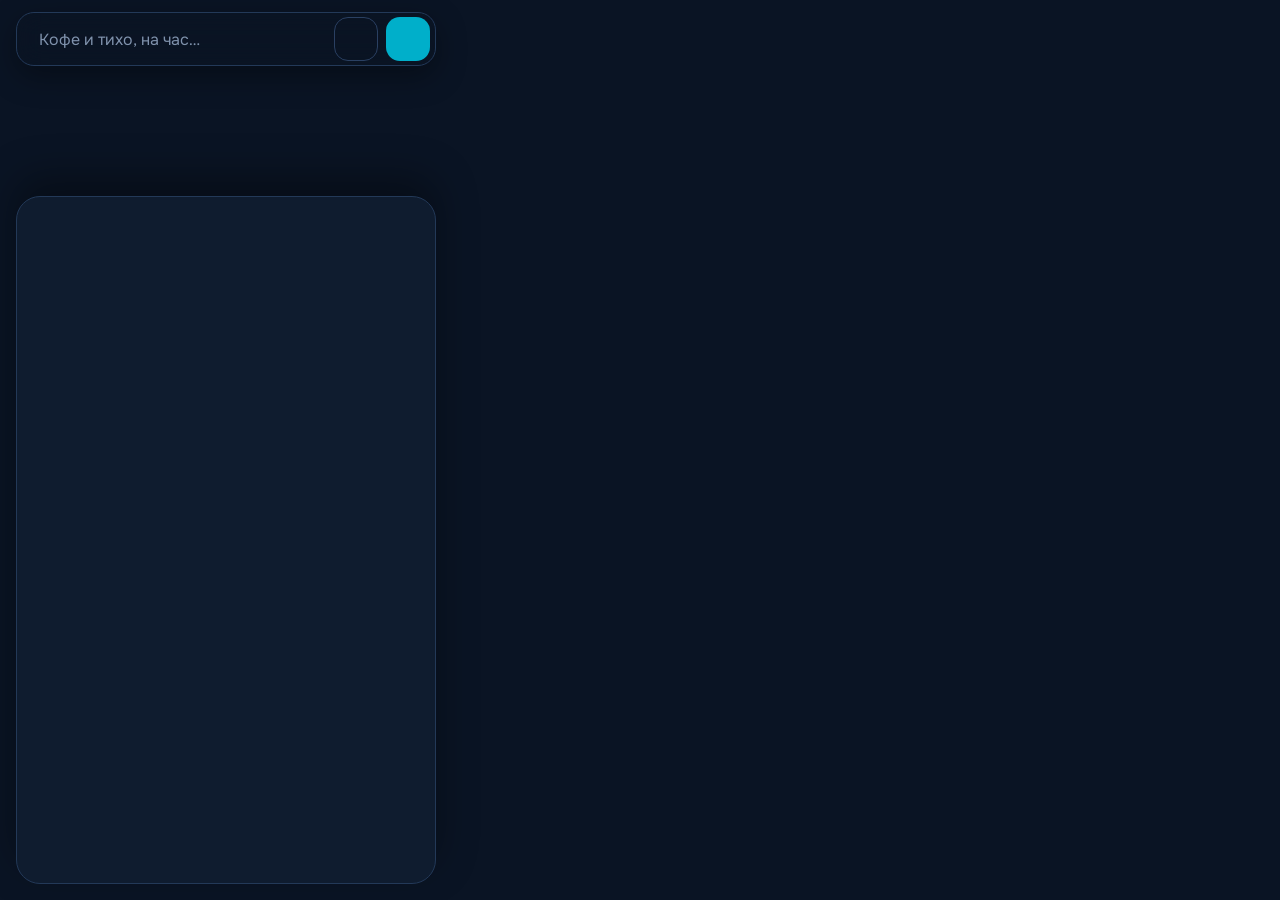
==== qydyr_data/web/index.html @ 6bf4c0cb "baseline: merged prod + data_2" ====
<!doctype html>
<html lang="ru" data-theme="dark">
<head>
<meta charset="utf-8">
<meta name="viewport" content="width=device-width, initial-scale=1, viewport-fit=cover">
<meta name="theme-color" content="#0A1424">
<meta name="description" content="Qydyr — подскажу, куда пойти рядом в Астане прямо сейчас: с учётом времени, погоды, часов работы и событий.">
<title>Qydyr — куда пойти рядом</title>
<link rel="icon" href="data:image/svg+xml,%3Csvg xmlns='http://www.w3.org/2000/svg' viewBox='0 0 24 24' fill='none' stroke='%2300AFCA' stroke-width='1.8'%3E%3Ccircle cx='12' cy='12' r='9.5'/%3E%3Ccircle cx='12' cy='12' r='3.2'/%3E%3Cpath d='M4.2 7.5C8 10 16 10 19.8 7.5M4.2 16.5C8 14 16 14 19.8 16.5M8.8 2.9C10.5 7 10.5 17 8.8 21.1M15.2 2.9C13.5 7 13.5 17 15.2 21.1'/%3E%3C/svg%3E">
<link rel="stylesheet" href="assets/fonts.css">
<link rel="stylesheet" href="assets/vendor/maplibre-gl.css">
<link rel="stylesheet" href="assets/app.css">
<script src="https://telegram.org/js/telegram-web-app.js?59" defer></script>
<script type="module" src="assets/app.js"></script>
</head>
<body>
<div id="app">
  <div id="map" role="region" aria-label="Карта"></div>
  <canvas id="fx" aria-hidden="true"></canvas>

  <div class="top">
    <form id="ask" class="ask" role="search" autocomplete="off">
      <span id="logo" aria-hidden="true"></span>
      <label class="sr-only" for="q">Что хотите сделать</label>
      <input id="q" type="text" enterkeyhint="search" placeholder="Кофе и тихо, на час…">
      <button id="mic" class="icon-btn" type="button" aria-label="Сказать голосом"></button>
      <button id="go" class="icon-btn solid" type="submit" aria-label="Спросить"></button>
    </form>
    <div id="chips" class="chips" role="toolbar" aria-label="Как я понял запрос"></div>
    <div id="wx" class="wx" hidden></div>
  </div>

  <section id="sheet" class="sheet" aria-label="Подборка">
    <div class="grab" role="button" tabindex="0" aria-label="Развернуть или свернуть"><span></span></div>
    <div class="body" aria-live="polite"></div>
  </section>
</div>
<noscript>Для работы Qydyr нужен JavaScript.</noscript>
</body>
</html>
---- qydyr_data/web/assets/fonts.css ----
/* Vendored from @fontsource (SIL Open Font License 1.1): Unbounded, Onest, JetBrains Mono. */
@font-face {
  font-family: 'Unbounded';
  font-style: normal;
  font-display: swap;
  font-weight: 600;
  src: url(./fonts/unbounded-cyrillic-ext-600-normal.woff2) format('woff2');
  unicode-range: U+0460-052F,U+1C80-1C8A,U+20B4,U+2DE0-2DFF,U+A640-A69F,U+FE2E-FE2F;
}
@font-face {
  font-family: 'Unbounded';
  font-style: normal;
  font-display: swap;
  font-weight: 600;
  src: url(./fonts/unbounded-cyrillic-600-normal.woff2) format('woff2');
  unicode-range: U+0301,U+0400-045F,U+0490-0491,U+04B0-04B1,U+2116;
}
@font-face {
  font-family: 'Unbounded';
  font-style: normal;
  font-display: swap;
  font-weight: 600;
  src: url(./fonts/unbounded-latin-ext-600-normal.woff2) format('woff2');
  unicode-range: U+0100-02BA,U+02BD-02C5,U+02C7-02CC,U+02CE-02D7,U+02DD-02FF,U+0304,U+0308,U+0329,U+1D00-1DBF,U+1E00-1E9F,U+1EF2-1EFF,U+2020,U+20A0-20AB,U+20AD-20C0,U+2113,U+2C60-2C7F,U+A720-A7FF;
}
@font-face {
  font-family: 'Unbounded';
  font-style: normal;
  font-display: swap;
  font-weight: 600;
  src: url(./fonts/unbounded-latin-600-normal.woff2) format('woff2');
  unicode-range: U+0000-00FF,U+0131,U+0152-0153,U+02BB-02BC,U+02C6,U+02DA,U+02DC,U+0304,U+0308,U+0329,U+2000-206F,U+20AC,U+2122,U+2191,U+2193,U+2212,U+2215,U+FEFF,U+FFFD;
}
@font-face {
  font-family: 'Unbounded';
  font-style: normal;
  font-display: swap;
  font-weight: 700;
  src: url(./fonts/unbounded-cyrillic-ext-700-normal.woff2) format('woff2');
  unicode-range: U+0460-052F,U+1C80-1C8A,U+20B4,U+2DE0-2DFF,U+A640-A69F,U+FE2E-FE2F;
}
@font-face {
  font-family: 'Unbounded';
  font-style: normal;
  font-display: swap;
  font-weight: 700;
  src: url(./fonts/unbounded-cyrillic-700-normal.woff2) format('woff2');
  unicode-range: U+0301,U+0400-045F,U+0490-0491,U+04B0-04B1,U+2116;
}
@font-face {
  font-family: 'Unbounded';
  font-style: normal;
  font-display: swap;
  font-weight: 700;
  src: url(./fonts/unbounded-latin-ext-700-normal.woff2) format('woff2');
  unicode-range: U+0100-02BA,U+02BD-02C5,U+02C7-02CC,U+02CE-02D7,U+02DD-02FF,U+0304,U+0308,U+0329,U+1D00-1DBF,U+1E00-1E9F,U+1EF2-1EFF,U+2020,U+20A0-20AB,U+20AD-20C0,U+2113,U+2C60-2C7F,U+A720-A7FF;
}
@font-face {
  font-family: 'Unbounded';
  font-style: normal;
  font-display: swap;
  font-weight: 700;
  src: url(./fonts/unbounded-latin-700-normal.woff2) format('woff2');
  unicode-range: U+0000-00FF,U+0131,U+0152-0153,U+02BB-02BC,U+02C6,U+02DA,U+02DC,U+0304,U+0308,U+0329,U+2000-206F,U+20AC,U+2122,U+2191,U+2193,U+2212,U+2215,U+FEFF,U+FFFD;
}
@font-face {
  font-family: 'Onest';
  font-style: normal;
  font-display: swap;
  font-weight: 400;
  src: url(./fonts/onest-cyrillic-ext-400-normal.woff2) format('woff2');
  unicode-range: U+0460-052F,U+1C80-1C8A,U+20B4,U+2DE0-2DFF,U+A640-A69F,U+FE2E-FE2F;
}
@font-face {
  font-family: 'Onest';
  font-style: normal;
  font-display: swap;
  font-weight: 400;
  src: url(./fonts/onest-cyrillic-400-normal.woff2) format('woff2');
  unicode-range: U+0301,U+0400-045F,U+0490-0491,U+04B0-04B1,U+2116;
}
@font-face {
  font-family: 'Onest';
  font-style: normal;
  font-display: swap;
  font-weight: 400;
  src: url(./fonts/onest-latin-ext-400-normal.woff2) format('woff2');
  unicode-range: U+0100-02BA,U+02BD-02C5,U+02C7-02CC,U+02CE-02D7,U+02DD-02FF,U+0304,U+0308,U+0329,U+1D00-1DBF,U+1E00-1E9F,U+1EF2-1EFF,U+2020,U+20A0-20AB,U+20AD-20C0,U+2113,U+2C60-2C7F,U+A720-A7FF;
}
@font-face {
  font-family: 'Onest';
  font-style: normal;
  font-display: swap;
  font-weight: 400;
  src: url(./fonts/onest-latin-400-normal.woff2) format('woff2');
  unicode-range: U+0000-00FF,U+0131,U+0152-0153,U+02BB-02BC,U+02C6,U+02DA,U+02DC,U+0304,U+0308,U+0329,U+2000-206F,U+20AC,U+2122,U+2191,U+2193,U+2212,U+2215,U+FEFF,U+FFFD;
}
@font-face {
  font-family: 'Onest';
  font-style: normal;
  font-display: swap;
  font-weight: 500;
  src: url(./fonts/onest-cyrillic-ext-500-normal.woff2) format('woff2');
  unicode-range: U+0460-052F,U+1C80-1C8A,U+20B4,U+2DE0-2DFF,U+A640-A69F,U+FE2E-FE2F;
}
@font-face {
  font-family: 'Onest';
  font-style: normal;
  font-display: swap;
  font-weight: 500;
  src: url(./fonts/onest-cyrillic-500-normal.woff2) format('woff2');
  unicode-range: U+0301,U+0400-045F,U+0490-0491,U+04B0-04B1,U+2116;
}
@font-face {
  font-family: 'Onest';
  font-style: normal;
  font-display: swap;
  font-weight: 500;
  src: url(./fonts/onest-latin-ext-500-normal.woff2) format('woff2');
  unicode-range: U+0100-02BA,U+02BD-02C5,U+02C7-02CC,U+02CE-02D7,U+02DD-02FF,U+0304,U+0308,U+0329,U+1D00-1DBF,U+1E00-1E9F,U+1EF2-1EFF,U+2020,U+20A0-20AB,U+20AD-20C0,U+2113,U+2C60-2C7F,U+A720-A7FF;
}
@font-face {
  font-family: 'Onest';
  font-style: normal;
  font-display: swap;
  font-weight: 500;
  src: url(./fonts/onest-latin-500-normal.woff2) format('woff2');
  unicode-range: U+0000-00FF,U+0131,U+0152-0153,U+02BB-02BC,U+02C6,U+02DA,U+02DC,U+0304,U+0308,U+0329,U+2000-206F,U+20AC,U+2122,U+2191,U+2193,U+2212,U+2215,U+FEFF,U+FFFD;
}
@font-face {
  font-family: 'Onest';
  font-style: normal;
  font-display: swap;
  font-weight: 600;
  src: url(./fonts/onest-cyrillic-ext-600-normal.woff2) format('woff2');
  unicode-range: U+0460-052F,U+1C80-1C8A,U+20B4,U+2DE0-2DFF,U+A640-A69F,U+FE2E-FE2F;
}
@font-face {
  font-family: 'Onest';
  font-style: normal;
  font-display: swap;
  font-weight: 600;
  src: url(./fonts/onest-cyrillic-600-normal.woff2) format('woff2');
  unicode-range: U+0301,U+0400-045F,U+0490-0491,U+04B0-04B1,U+2116;
}
@font-face {
  font-family: 'Onest';
  font-style: normal;
  font-display: swap;
  font-weight: 600;
  src: url(./fonts/onest-latin-ext-600-normal.woff2) format('woff2');
  unicode-range: U+0100-02BA,U+02BD-02C5,U+02C7-02CC,U+02CE-02D7,U+02DD-02FF,U+0304,U+0308,U+0329,U+1D00-1DBF,U+1E00-1E9F,U+1EF2-1EFF,U+2020,U+20A0-20AB,U+20AD-20C0,U+2113,U+2C60-2C7F,U+A720-A7FF;
}
@font-face {
  font-family: 'Onest';
  font-style: normal;
  font-display: swap;
  font-weight: 600;
  src: url(./fonts/onest-latin-600-normal.woff2) format('woff2');
  unicode-range: U+0000-00FF,U+0131,U+0152-0153,U+02BB-02BC,U+02C6,U+02DA,U+02DC,U+0304,U+0308,U+0329,U+2000-206F,U+20AC,U+2122,U+2191,U+2193,U+2212,U+2215,U+FEFF,U+FFFD;
}
@font-face {
  font-family: 'Onest';
  font-style: normal;
  font-display: swap;
  font-weight: 700;
  src: url(./fonts/onest-cyrillic-ext-700-normal.woff2) format('woff2');
  unicode-range: U+0460-052F,U+1C80-1C8A,U+20B4,U+2DE0-2DFF,U+A640-A69F,U+FE2E-FE2F;
}
@font-face {
  font-family: 'Onest';
  font-style: normal;
  font-display: swap;
  font-weight: 700;
  src: url(./fonts/onest-cyrillic-700-normal.woff2) format('woff2');
  unicode-range: U+0301,U+0400-045F,U+0490-0491,U+04B0-04B1,U+2116;
}
@font-face {
  font-family: 'Onest';
  font-style: normal;
  font-display: swap;
  font-weight: 700;
  src: url(./fonts/onest-latin-ext-700-normal.woff2) format('woff2');
  unicode-range: U+0100-02BA,U+02BD-02C5,U+02C7-02CC,U+02CE-02D7,U+02DD-02FF,U+0304,U+0308,U+0329,U+1D00-1DBF,U+1E00-1E9F,U+1EF2-1EFF,U+2020,U+20A0-20AB,U+20AD-20C0,U+2113,U+2C60-2C7F,U+A720-A7FF;
}
@font-face {
  font-family: 'Onest';
  font-style: normal;
  font-display: swap;
  font-weight: 700;
  src: url(./fonts/onest-latin-700-normal.woff2) format('woff2');
  unicode-range: U+0000-00FF,U+0131,U+0152-0153,U+02BB-02BC,U+02C6,U+02DA,U+02DC,U+0304,U+0308,U+0329,U+2000-206F,U+20AC,U+2122,U+2191,U+2193,U+2212,U+2215,U+FEFF,U+FFFD;
}
@font-face {
  font-family: 'JetBrains Mono';
  font-style: normal;
  font-display: swap;
  font-weight: 400;
  src: url(./fonts/jetbrains-mono-cyrillic-ext-400-normal.woff2) format('woff2');
  unicode-range: U+0460-052F,U+1C80-1C8A,U+20B4,U+2DE0-2DFF,U+A640-A69F,U+FE2E-FE2F;
}
@font-face {
  font-family: 'JetBrains Mono';
  font-style: normal;
  font-display: swap;
  font-weight: 400;
  src: url(./fonts/jetbrains-mono-cyrillic-400-normal.woff2) format('woff2');
  unicode-range: U+0301,U+0400-045F,U+0490-0491,U+04B0-04B1,U+2116;
}
@font-face {
  font-family: 'JetBrains Mono';
  font-style: normal;
  font-display: swap;
  font-weight: 400;
  src: url(./fonts/jetbrains-mono-latin-ext-400-normal.woff2) format('woff2');
  unicode-range: U+0100-02BA,U+02BD-02C5,U+02C7-02CC,U+02CE-02D7,U+02DD-02FF,U+0304,U+0308,U+0329,U+1D00-1DBF,U+1E00-1E9F,U+1EF2-1EFF,U+2020,U+20A0-20AB,U+20AD-20C0,U+2113,U+2C60-2C7F,U+A720-A7FF;
}
@font-face {
  font-family: 'JetBrains Mono';
  font-style: normal;
  font-display: swap;
  font-weight: 400;
  src: url(./fonts/jetbrains-mono-latin-400-normal.woff2) format('woff2');
  unicode-range: U+0000-00FF,U+0131,U+0152-0153,U+02BB-02BC,U+02C6,U+02DA,U+02DC,U+0304,U+0308,U+0329,U+2000-206F,U+20AC,U+2122,U+2191,U+2193,U+2212,U+2215,U+FEFF,U+FFFD;
}
@font-face {
  font-family: 'JetBrains Mono';
  font-style: normal;
  font-display: swap;
  font-weight: 500;
  src: url(./fonts/jetbrains-mono-cyrillic-ext-500-normal.woff2) format('woff2');
  unicode-range: U+0460-052F,U+1C80-1C8A,U+20B4,U+2DE0-2DFF,U+A640-A69F,U+FE2E-FE2F;
}
@font-face {
  font-family: 'JetBrains Mono';
  font-style: normal;
  font-display: swap;
  font-weight: 500;
  src: url(./fonts/jetbrains-mono-cyrillic-500-normal.woff2) format('woff2');
  unicode-range: U+0301,U+0400-045F,U+0490-0491,U+04B0-04B1,U+2116;
}
@font-face {
  font-family: 'JetBrains Mono';
  font-style: normal;
  font-display: swap;
  font-weight: 500;
  src: url(./fonts/jetbrains-mono-latin-ext-500-normal.woff2) format('woff2');
  unicode-range: U+0100-02BA,U+02BD-02C5,U+02C7-02CC,U+02CE-02D7,U+02DD-02FF,U+0304,U+0308,U+0329,U+1D00-1DBF,U+1E00-1E9F,U+1EF2-1EFF,U+2020,U+20A0-20AB,U+20AD-20C0,U+2113,U+2C60-2C7F,U+A720-A7FF;
}
@font-face {
  font-family: 'JetBrains Mono';
  font-style: normal;
  font-display: swap;
  font-weight: 500;
  src: url(./fonts/jetbrains-mono-latin-500-normal.woff2) format('woff2');
  unicode-range: U+0000-00FF,U+0131,U+0152-0153,U+02BB-02BC,U+02C6,U+02DA,U+02DC,U+0304,U+0308,U+0329,U+2000-206F,U+20AC,U+2122,U+2191,U+2193,U+2212,U+2215,U+FEFF,U+FFFD;
}
---- qydyr_data/web/assets/vendor/maplibre-gl.css ----
.maplibregl-map{font:12px/20px Helvetica Neue,Arial,Helvetica,sans-serif;overflow:hidden;position:relative;-webkit-tap-highlight-color:rgb(0 0 0/0);-webkit-touch-callout:none}.maplibregl-canvas{position:absolute;left:0;top:0}.maplibregl-map:fullscreen{width:100%;height:100%}.maplibregl-ctrl-group button.maplibregl-ctrl-compass{touch-action:none}.maplibregl-canvas-container.maplibregl-interactive,.maplibregl-ctrl-group button.maplibregl-ctrl-compass{cursor:grab;-webkit-user-select:none;-moz-user-select:none;user-select:none}.maplibregl-canvas-container.maplibregl-interactive.maplibregl-track-pointer{cursor:pointer}.maplibregl-canvas-container.maplibregl-interactive:active,.maplibregl-ctrl-group button.maplibregl-ctrl-compass:active{cursor:grabbing}.maplibregl-canvas-container.maplibregl-touch-zoom-rotate,.maplibregl-canvas-container.maplibregl-touch-zoom-rotate .maplibregl-canvas{touch-action:pan-x pan-y}.maplibregl-canvas-container.maplibregl-touch-drag-pan,.maplibregl-canvas-container.maplibregl-touch-drag-pan .maplibregl-canvas{touch-action:pinch-zoom}.maplibregl-canvas-container.maplibregl-touch-zoom-rotate.maplibregl-touch-drag-pan,.maplibregl-canvas-container.maplibregl-touch-zoom-rotate.maplibregl-touch-drag-pan .maplibregl-canvas{touch-action:none}.maplibregl-canvas-container.maplibregl-touch-drag-pan.maplibregl-cooperative-gestures,.maplibregl-canvas-container.maplibregl-touch-drag-pan.maplibregl-cooperative-gestures .maplibregl-canvas{touch-action:pan-x pan-y}.maplibregl-ctrl-bottom-left,.maplibregl-ctrl-bottom-right,.maplibregl-ctrl-top-left,.maplibregl-ctrl-top-right{position:absolute;pointer-events:none;z-index:2}.maplibregl-ctrl-top-left{top:0;left:0}.maplibregl-ctrl-top-right{top:0;right:0}.maplibregl-ctrl-bottom-left{bottom:0;left:0}.maplibregl-ctrl-bottom-right{right:0;bottom:0}.maplibregl-ctrl{clear:both;pointer-events:auto;transform:translate(0)}.maplibregl-ctrl-top-left .maplibregl-ctrl{margin:10px 0 0 10px;float:left}.maplibregl-ctrl-top-right .maplibregl-ctrl{margin:10px 10px 0 0;float:right}.maplibregl-ctrl-bottom-left .maplibregl-ctrl{margin:0 0 10px 10px;float:left}.maplibregl-ctrl-bottom-right .maplibregl-ctrl{margin:0 10px 10px 0;float:right}.maplibregl-ctrl-group{border-radius:4px;background:#fff}.maplibregl-ctrl-group:not(:empty){box-shadow:0 0 0 2px rgba(0,0,0,.1)}.maplibregl-ctrl-group button{width:29px;height:29px;display:block;padding:0;outline:none;border:0;box-sizing:border-box;background-color:transparent;cursor:pointer}.maplibregl-ctrl button{-webkit-user-select:none;-moz-user-select:none;user-select:none}.maplibregl-ctrl-group button+button{border-top:1px solid #ddd}.maplibregl-ctrl button .maplibregl-ctrl-icon{display:block;width:100%;height:100%;background-repeat:no-repeat;background-position:50%}@media(forced-colors:active){.maplibregl-ctrl-group:not(:empty){box-shadow:0 0 0 2px ButtonText}.maplibregl-ctrl-icon{background-color:transparent}.maplibregl-ctrl-group button+button{border-top:1px solid buttontext}}.maplibregl-ctrl button::-moz-focus-inner{border:0;padding:0}.maplibregl-ctrl-attrib-button:focus,.maplibregl-ctrl-group button:focus{box-shadow:0 0 2px 2px #0096ff}.maplibregl-ctrl button:disabled{cursor:not-allowed}.maplibregl-ctrl button:disabled .maplibregl-ctrl-icon{opacity:.25}@media(hover:hover){.maplibregl-ctrl button:not(:disabled):hover{background-color:rgba(0,0,0,.05)}}.maplibregl-ctrl button:not(:disabled):active{background-color:rgba(0,0,0,.05)}.maplibregl-ctrl-group button:focus:focus-visible{box-shadow:0 0 2px 2px #0096ff}.maplibregl-ctrl-group button:focus:not(:focus-visible){box-shadow:none}.maplibregl-ctrl-group button:focus:first-child{border-radius:4px 4px 0 0}.maplibregl-ctrl-group button:focus:last-child{border-radius:0 0 4px 4px}.maplibregl-ctrl-group button:focus:only-child{border-radius:inherit}.maplibregl-ctrl button.maplibregl-ctrl-zoom-out .maplibregl-ctrl-icon{background-image:url("data:image/svg+xml;charset=utf-8,%3Csvg xmlns='http://www.w3.org/2000/svg' width='29' height='29' viewBox='0 0 29 29' fill='%23333'%3E %3Cpath d='M10 13c-.75 0-1.5.75-1.5 1.5S9.25 16 10 16h9c.75 0 1.5-.75 1.5-1.5S19.75 13 19 13z'/%3E %3C/svg%3E")}.maplibregl-ctrl button.maplibregl-ctrl-zoom-in .maplibregl-ctrl-icon{background-image:url("data:image/svg+xml;charset=utf-8,%3Csvg xmlns='http://www.w3.org/2000/svg' width='29' height='29' viewBox='0 0 29 29' fill='%23333'%3E %3Cpath d='M14.5 8.5c-.75 0-1.5.75-1.5 1.5v3h-3c-.75 0-1.5.75-1.5 1.5S9.25 16 10 16h3v3c0 .75.75 1.5 1.5 1.5S16 19.75 16 19v-3h3c.75 0 1.5-.75 1.5-1.5S19.75 13 19 13h-3v-3c0-.75-.75-1.5-1.5-1.5'/%3E %3C/svg%3E")}@media(forced-colors:active){.maplibregl-ctrl button.maplibregl-ctrl-zoom-out .maplibregl-ctrl-icon{background-image:url("data:image/svg+xml;charset=utf-8,%3Csvg xmlns='http://www.w3.org/2000/svg' width='29' height='29' viewBox='0 0 29 29' fill='%23fff'%3E %3Cpath d='M10 13c-.75 0-1.5.75-1.5 1.5S9.25 16 10 16h9c.75 0 1.5-.75 1.5-1.5S19.75 13 19 13z'/%3E %3C/svg%3E")}.maplibregl-ctrl button.maplibregl-ctrl-zoom-in .maplibregl-ctrl-icon{background-image:url("data:image/svg+xml;charset=utf-8,%3Csvg xmlns='http://www.w3.org/2000/svg' width='29' height='29' viewBox='0 0 29 29' fill='%23fff'%3E %3Cpath d='M14.5 8.5c-.75 0-1.5.75-1.5 1.5v3h-3c-.75 0-1.5.75-1.5 1.5S9.25 16 10 16h3v3c0 .75.75 1.5 1.5 1.5S16 19.75 16 19v-3h3c.75 0 1.5-.75 1.5-1.5S19.75 13 19 13h-3v-3c0-.75-.75-1.5-1.5-1.5'/%3E %3C/svg%3E")}}@media(forced-colors:active) and (prefers-color-scheme:light){.maplibregl-ctrl button.maplibregl-ctrl-zoom-out .maplibregl-ctrl-icon{background-image:url("data:image/svg+xml;charset=utf-8,%3Csvg xmlns='http://www.w3.org/2000/svg' width='29' height='29' viewBox='0 0 29 29' fill='%23000'%3E %3Cpath d='M10 13c-.75 0-1.5.75-1.5 1.5S9.25 16 10 16h9c.75 0 1.5-.75 1.5-1.5S19.75 13 19 13z'/%3E %3C/svg%3E")}.maplibregl-ctrl button.maplibregl-ctrl-zoom-in .maplibregl-ctrl-icon{background-image:url("data:image/svg+xml;charset=utf-8,%3Csvg xmlns='http://www.w3.org/2000/svg' width='29' height='29' viewBox='0 0 29 29' fill='%23000'%3E %3Cpath d='M14.5 8.5c-.75 0-1.5.75-1.5 1.5v3h-3c-.75 0-1.5.75-1.5 1.5S9.25 16 10 16h3v3c0 .75.75 1.5 1.5 1.5S16 19.75 16 19v-3h3c.75 0 1.5-.75 1.5-1.5S19.75 13 19 13h-3v-3c0-.75-.75-1.5-1.5-1.5'/%3E %3C/svg%3E")}}.maplibregl-ctrl button.maplibregl-ctrl-fullscreen .maplibregl-ctrl-icon{background-image:url("data:image/svg+xml;charset=utf-8,%3Csvg xmlns='http://www.w3.org/2000/svg' width='29' height='29' viewBox='0 0 29 29' fill='%23333'%3E %3Cpath d='M24 16v5.5c0 1.75-.75 2.5-2.5 2.5H16v-1l3-1.5-4-5.5 1-1 5.5 4 1.5-3zM6 16l1.5 3 5.5-4 1 1-4 5.5 3 1.5v1H7.5C5.75 24 5 23.25 5 21.5V16zm7-11v1l-3 1.5 4 5.5-1 1-5.5-4L6 13H5V7.5C5 5.75 5.75 5 7.5 5zm11 2.5c0-1.75-.75-2.5-2.5-2.5H16v1l3 1.5-4 5.5 1 1 5.5-4 1.5 3h1z'/%3E %3C/svg%3E")}.maplibregl-ctrl button.maplibregl-ctrl-shrink .maplibregl-ctrl-icon{background-image:url("data:image/svg+xml;charset=utf-8,%3Csvg xmlns='http://www.w3.org/2000/svg' width='29' height='29' viewBox='0 0 29 29'%3E %3Cpath d='M18.5 16c-1.75 0-2.5.75-2.5 2.5V24h1l1.5-3 5.5 4 1-1-4-5.5 3-1.5v-1zM13 18.5c0-1.75-.75-2.5-2.5-2.5H5v1l3 1.5L4 24l1 1 5.5-4 1.5 3h1zm3-8c0 1.75.75 2.5 2.5 2.5H24v-1l-3-1.5L25 5l-1-1-5.5 4L17 5h-1zM10.5 13c1.75 0 2.5-.75 2.5-2.5V5h-1l-1.5 3L5 4 4 5l4 5.5L5 12v1z'/%3E %3C/svg%3E")}@media(forced-colors:active){.maplibregl-ctrl button.maplibregl-ctrl-fullscreen .maplibregl-ctrl-icon{background-image:url("data:image/svg+xml;charset=utf-8,%3Csvg xmlns='http://www.w3.org/2000/svg' width='29' height='29' viewBox='0 0 29 29' fill='%23fff'%3E %3Cpath d='M24 16v5.5c0 1.75-.75 2.5-2.5 2.5H16v-1l3-1.5-4-5.5 1-1 5.5 4 1.5-3zM6 16l1.5 3 5.5-4 1 1-4 5.5 3 1.5v1H7.5C5.75 24 5 23.25 5 21.5V16zm7-11v1l-3 1.5 4 5.5-1 1-5.5-4L6 13H5V7.5C5 5.75 5.75 5 7.5 5zm11 2.5c0-1.75-.75-2.5-2.5-2.5H16v1l3 1.5-4 5.5 1 1 5.5-4 1.5 3h1z'/%3E %3C/svg%3E")}.maplibregl-ctrl button.maplibregl-ctrl-shrink .maplibregl-ctrl-icon{background-image:url("data:image/svg+xml;charset=utf-8,%3Csvg xmlns='http://www.w3.org/2000/svg' width='29' height='29' viewBox='0 0 29 29' fill='%23fff'%3E %3Cpath d='M18.5 16c-1.75 0-2.5.75-2.5 2.5V24h1l1.5-3 5.5 4 1-1-4-5.5 3-1.5v-1zM13 18.5c0-1.75-.75-2.5-2.5-2.5H5v1l3 1.5L4 24l1 1 5.5-4 1.5 3h1zm3-8c0 1.75.75 2.5 2.5 2.5H24v-1l-3-1.5L25 5l-1-1-5.5 4L17 5h-1zM10.5 13c1.75 0 2.5-.75 2.5-2.5V5h-1l-1.5 3L5 4 4 5l4 5.5L5 12v1z'/%3E %3C/svg%3E")}}@media(forced-colors:active) and (prefers-color-scheme:light){.maplibregl-ctrl button.maplibregl-ctrl-fullscreen .maplibregl-ctrl-icon{background-image:url("data:image/svg+xml;charset=utf-8,%3Csvg xmlns='http://www.w3.org/2000/svg' width='29' height='29' viewBox='0 0 29 29' fill='%23000'%3E %3Cpath d='M24 16v5.5c0 1.75-.75 2.5-2.5 2.5H16v-1l3-1.5-4-5.5 1-1 5.5 4 1.5-3zM6 16l1.5 3 5.5-4 1 1-4 5.5 3 1.5v1H7.5C5.75 24 5 23.25 5 21.5V16zm7-11v1l-3 1.5 4 5.5-1 1-5.5-4L6 13H5V7.5C5 5.75 5.75 5 7.5 5zm11 2.5c0-1.75-.75-2.5-2.5-2.5H16v1l3 1.5-4 5.5 1 1 5.5-4 1.5 3h1z'/%3E %3C/svg%3E")}.maplibregl-ctrl button.maplibregl-ctrl-shrink .maplibregl-ctrl-icon{background-image:url("data:image/svg+xml;charset=utf-8,%3Csvg xmlns='http://www.w3.org/2000/svg' width='29' height='29' viewBox='0 0 29 29' fill='%23000'%3E %3Cpath d='M18.5 16c-1.75 0-2.5.75-2.5 2.5V24h1l1.5-3 5.5 4 1-1-4-5.5 3-1.5v-1zM13 18.5c0-1.75-.75-2.5-2.5-2.5H5v1l3 1.5L4 24l1 1 5.5-4 1.5 3h1zm3-8c0 1.75.75 2.5 2.5 2.5H24v-1l-3-1.5L25 5l-1-1-5.5 4L17 5h-1zM10.5 13c1.75 0 2.5-.75 2.5-2.5V5h-1l-1.5 3L5 4 4 5l4 5.5L5 12v1z'/%3E %3C/svg%3E")}}.maplibregl-ctrl button.maplibregl-ctrl-compass .maplibregl-ctrl-icon{background-image:url("data:image/svg+xml;charset=utf-8,%3Csvg xmlns='http://www.w3.org/2000/svg' width='29' height='29' viewBox='0 0 29 29' fill='%23333'%3E %3Cpath d='m10.5 14 4-8 4 8z'/%3E %3Cpath fill='%23ccc' d='m10.5 16 4 8 4-8z'/%3E %3C/svg%3E")}@media(forced-colors:active){.maplibregl-ctrl button.maplibregl-ctrl-compass .maplibregl-ctrl-icon{background-image:url("data:image/svg+xml;charset=utf-8,%3Csvg xmlns='http://www.w3.org/2000/svg' width='29' height='29' viewBox='0 0 29 29' fill='%23fff'%3E %3Cpath d='m10.5 14 4-8 4 8z'/%3E %3Cpath fill='%23ccc' d='m10.5 16 4 8 4-8z'/%3E %3C/svg%3E")}}@media(forced-colors:active) and (prefers-color-scheme:light){.maplibregl-ctrl button.maplibregl-ctrl-compass .maplibregl-ctrl-icon{background-image:url("data:image/svg+xml;charset=utf-8,%3Csvg xmlns='http://www.w3.org/2000/svg' width='29' height='29' viewBox='0 0 29 29' fill='%23000'%3E %3Cpath d='m10.5 14 4-8 4 8z'/%3E %3Cpath fill='%23ccc' d='m10.5 16 4 8 4-8z'/%3E %3C/svg%3E")}}.maplibregl-ctrl button.maplibregl-ctrl-globe .maplibregl-ctrl-icon{background-image:url("data:image/svg+xml;charset=utf-8,%3Csvg xmlns='http://www.w3.org/2000/svg' width='22' height='22' fill='none' viewBox='0 0 22 22' stroke='%23333'%3E %3Ccircle cx='11' cy='11' r='8.5'/%3E %3Cpath d='M17.5 11c0 4.819-3.02 8.5-6.5 8.5S4.5 15.819 4.5 11 7.52 2.5 11 2.5s6.5 3.681 6.5 8.5Z'/%3E %3Cpath d='M13.5 11c0 2.447-.331 4.64-.853 6.206-.262.785-.562 1.384-.872 1.777-.314.399-.58.517-.775.517-.195 0-.461-.118-.775-.517-.31-.393-.61-.992-.872-1.777C8.831 15.64 8.5 13.446 8.5 11c0-2.447.331-4.64.853-6.206.262-.785.562-1.384.872-1.777.314-.399.58-.517.775-.517.195 0 .461.118.775.517.31.393.61.992.872 1.777.522 1.565.853 3.76.853 6.206Z'/%3E %3Cpath d='M11 7.5c-1.909 0-3.622-.166-4.845-.428-.616-.132-1.08-.283-1.379-.434a1.333 1.333 0 0 1-.224-.138c.047-.038.12-.085.224-.138.299-.151.763-.302 1.379-.434C7.378 5.666 9.091 5.5 11 5.5c1.909 0 3.622.166 4.845.428.616.132 1.08.283 1.379.434.105.053.177.1.224.138-.047.038-.12.085-.224.138-.299.151-.763.302-1.379.434-1.223.262-2.936.428-4.845.428ZM4.486 6.436ZM11 16.5c-1.909 0-3.622-.166-4.845-.428-.616-.132-1.08-.283-1.379-.434a1.33 1.33 0 0 1-.224-.138 1.33 1.33 0 0 1 .224-.138c.299-.151.763-.302 1.379-.434C7.378 14.666 9.091 14.5 11 14.5c1.909 0 3.622.166 4.845.428.616.132 1.08.283 1.379.434.105.053.177.1.224.138a1.33 1.33 0 0 1-.224.138c-.299.151-.763.302-1.379.434-1.223.262-2.936.428-4.845.428Zm-6.514-1.064ZM11 12.5c-2.46 0-4.672-.222-6.255-.574-.796-.177-1.406-.38-1.805-.59a1.465 1.465 0 0 1-.39-.272.293.293 0 0 1-.047-.064.293.293 0 0 1 .048-.064c.066-.073.189-.167.389-.272.399-.21 1.009-.413 1.805-.59C6.328 9.722 8.54 9.5 11 9.5s4.672.222 6.256.574c.795.177 1.405.38 1.804.59.2.105.323.2.39.272a.33.33 0 0 1 .047.064.293.293 0 0 1-.048.064 1.435 1.435 0 0 1-.389.272c-.399.21-1.009.413-1.804.59-1.584.352-3.796.574-6.256.574Zm-8.501-1.51v.002-.002Zm0 .018v.002-.002Zm17.002.002v-.002.002Zm0-.018v-.002.002Z'/%3E %3C/svg%3E")}.maplibregl-ctrl button.maplibregl-ctrl-globe-enabled .maplibregl-ctrl-icon{background-image:url("data:image/svg+xml;charset=utf-8,%3Csvg xmlns='http://www.w3.org/2000/svg' width='22' height='22' fill='none' viewBox='0 0 22 22' stroke='%2333b5e5'%3E %3Ccircle cx='11' cy='11' r='8.5'/%3E %3Cpath d='M17.5 11c0 4.819-3.02 8.5-6.5 8.5S4.5 15.819 4.5 11 7.52 2.5 11 2.5s6.5 3.681 6.5 8.5Z'/%3E %3Cpath d='M13.5 11c0 2.447-.331 4.64-.853 6.206-.262.785-.562 1.384-.872 1.777-.314.399-.58.517-.775.517-.195 0-.461-.118-.775-.517-.31-.393-.61-.992-.872-1.777C8.831 15.64 8.5 13.446 8.5 11c0-2.447.331-4.64.853-6.206.262-.785.562-1.384.872-1.777.314-.399.58-.517.775-.517.195 0 .461.118.775.517.31.393.61.992.872 1.777.522 1.565.853 3.76.853 6.206Z'/%3E %3Cpath d='M11 7.5c-1.909 0-3.622-.166-4.845-.428-.616-.132-1.08-.283-1.379-.434a1.333 1.333 0 0 1-.224-.138c.047-.038.12-.085.224-.138.299-.151.763-.302 1.379-.434C7.378 5.666 9.091 5.5 11 5.5c1.909 0 3.622.166 4.845.428.616.132 1.08.283 1.379.434.105.053.177.1.224.138-.047.038-.12.085-.224.138-.299.151-.763.302-1.379.434-1.223.262-2.936.428-4.845.428ZM4.486 6.436ZM11 16.5c-1.909 0-3.622-.166-4.845-.428-.616-.132-1.08-.283-1.379-.434a1.33 1.33 0 0 1-.224-.138 1.33 1.33 0 0 1 .224-.138c.299-.151.763-.302 1.379-.434C7.378 14.666 9.091 14.5 11 14.5c1.909 0 3.622.166 4.845.428.616.132 1.08.283 1.379.434.105.053.177.1.224.138a1.33 1.33 0 0 1-.224.138c-.299.151-.763.302-1.379.434-1.223.262-2.936.428-4.845.428Zm-6.514-1.064ZM11 12.5c-2.46 0-4.672-.222-6.255-.574-.796-.177-1.406-.38-1.805-.59a1.465 1.465 0 0 1-.39-.272.293.293 0 0 1-.047-.064.293.293 0 0 1 .048-.064c.066-.073.189-.167.389-.272.399-.21 1.009-.413 1.805-.59C6.328 9.722 8.54 9.5 11 9.5s4.672.222 6.256.574c.795.177 1.405.38 1.804.59.2.105.323.2.39.272a.33.33 0 0 1 .047.064.293.293 0 0 1-.048.064 1.435 1.435 0 0 1-.389.272c-.399.21-1.009.413-1.804.59-1.584.352-3.796.574-6.256.574Zm-8.501-1.51v.002-.002Zm0 .018v.002-.002Zm17.002.002v-.002.002Zm0-.018v-.002.002Z'/%3E %3C/svg%3E")}.maplibregl-ctrl button.maplibregl-ctrl-terrain .maplibregl-ctrl-icon{background-image:url("data:image/svg+xml;charset=utf-8,%3Csvg xmlns='http://www.w3.org/2000/svg' width='22' height='22' viewBox='0 0 22 22' fill='%23333'%3E %3Cpath d='m1.754 13.406 4.453-4.851 3.09 3.09 3.281 3.277.969-.969-3.309-3.312 3.844-4.121 6.148 6.886h1.082v-.855l-7.207-8.07-4.84 5.187L6.169 6.57l-5.48 5.965v.871ZM.688 16.844h20.625v1.375H.688Zm0 0'/%3E %3C/svg%3E")}.maplibregl-ctrl button.maplibregl-ctrl-terrain-enabled .maplibregl-ctrl-icon{background-image:url("data:image/svg+xml;charset=utf-8,%3Csvg xmlns='http://www.w3.org/2000/svg' width='22' height='22' viewBox='0 0 22 22' fill='%2333b5e5'%3E %3Cpath d='m1.754 13.406 4.453-4.851 3.09 3.09 3.281 3.277.969-.969-3.309-3.312 3.844-4.121 6.148 6.886h1.082v-.855l-7.207-8.07-4.84 5.187L6.169 6.57l-5.48 5.965v.871ZM.688 16.844h20.625v1.375H.688Zm0 0'/%3E %3C/svg%3E")}.maplibregl-ctrl button.maplibregl-ctrl-geolocate .maplibregl-ctrl-icon{background-image:url("data:image/svg+xml;charset=utf-8,%3Csvg xmlns='http://www.w3.org/2000/svg' width='29' height='29' viewBox='0 0 20 20' fill='%23333'%3E %3Cpath d='M10 4C9 4 9 5 9 5v.1A5 5 0 0 0 5.1 9H5s-1 0-1 1 1 1 1 1h.1A5 5 0 0 0 9 14.9v.1s0 1 1 1 1-1 1-1v-.1a5 5 0 0 0 3.9-3.9h.1s1 0 1-1-1-1-1-1h-.1A5 5 0 0 0 11 5.1V5s0-1-1-1m0 2.5a3.5 3.5 0 1 1 0 7 3.5 3.5 0 1 1 0-7'/%3E %3Ccircle id='dot' cx='10' cy='10' r='2'/%3E %3Cpath id='stroke' d='m14 5 1 1-9 9-1-1z' display='none'/%3E %3C/svg%3E")}.maplibregl-ctrl button.maplibregl-ctrl-geolocate:disabled .maplibregl-ctrl-icon{background-image:url("data:image/svg+xml;charset=utf-8,%3Csvg xmlns='http://www.w3.org/2000/svg' width='29' height='29' viewBox='0 0 20 20' fill='%23aaa'%3E %3Cpath d='M10 4C9 4 9 5 9 5v.1A5 5 0 0 0 5.1 9H5s-1 0-1 1 1 1 1 1h.1A5 5 0 0 0 9 14.9v.1s0 1 1 1 1-1 1-1v-.1a5 5 0 0 0 3.9-3.9h.1s1 0 1-1-1-1-1-1h-.1A5 5 0 0 0 11 5.1V5s0-1-1-1m0 2.5a3.5 3.5 0 1 1 0 7 3.5 3.5 0 1 1 0-7'/%3E %3Ccircle id='dot' cx='10' cy='10' r='2'/%3E %3Cpath id='stroke' d='m14 5 1 1-9 9-1-1z' fill='%23f00'/%3E %3C/svg%3E")}.maplibregl-ctrl button.maplibregl-ctrl-geolocate.maplibregl-ctrl-geolocate-active .maplibregl-ctrl-icon{background-image:url("data:image/svg+xml;charset=utf-8,%3Csvg xmlns='http://www.w3.org/2000/svg' width='29' height='29' viewBox='0 0 20 20' fill='%2333b5e5'%3E %3Cpath d='M10 4C9 4 9 5 9 5v.1A5 5 0 0 0 5.1 9H5s-1 0-1 1 1 1 1 1h.1A5 5 0 0 0 9 14.9v.1s0 1 1 1 1-1 1-1v-.1a5 5 0 0 0 3.9-3.9h.1s1 0 1-1-1-1-1-1h-.1A5 5 0 0 0 11 5.1V5s0-1-1-1m0 2.5a3.5 3.5 0 1 1 0 7 3.5 3.5 0 1 1 0-7'/%3E %3Ccircle id='dot' cx='10' cy='10' r='2'/%3E %3Cpath id='stroke' d='m14 5 1 1-9 9-1-1z' display='none'/%3E %3C/svg%3E")}.maplibregl-ctrl button.maplibregl-ctrl-geolocate.maplibregl-ctrl-geolocate-active-error .maplibregl-ctrl-icon{background-image:url("data:image/svg+xml;charset=utf-8,%3Csvg xmlns='http://www.w3.org/2000/svg' width='29' height='29' viewBox='0 0 20 20' fill='%23e58978'%3E %3Cpath d='M10 4C9 4 9 5 9 5v.1A5 5 0 0 0 5.1 9H5s-1 0-1 1 1 1 1 1h.1A5 5 0 0 0 9 14.9v.1s0 1 1 1 1-1 1-1v-.1a5 5 0 0 0 3.9-3.9h.1s1 0 1-1-1-1-1-1h-.1A5 5 0 0 0 11 5.1V5s0-1-1-1m0 2.5a3.5 3.5 0 1 1 0 7 3.5 3.5 0 1 1 0-7'/%3E %3Ccircle id='dot' cx='10' cy='10' r='2'/%3E %3Cpath id='stroke' d='m14 5 1 1-9 9-1-1z' display='none'/%3E %3C/svg%3E")}.maplibregl-ctrl button.maplibregl-ctrl-geolocate.maplibregl-ctrl-geolocate-background .maplibregl-ctrl-icon{background-image:url("data:image/svg+xml;charset=utf-8,%3Csvg xmlns='http://www.w3.org/2000/svg' width='29' height='29' viewBox='0 0 20 20' fill='%2333b5e5'%3E %3Cpath d='M10 4C9 4 9 5 9 5v.1A5 5 0 0 0 5.1 9H5s-1 0-1 1 1 1 1 1h.1A5 5 0 0 0 9 14.9v.1s0 1 1 1 1-1 1-1v-.1a5 5 0 0 0 3.9-3.9h.1s1 0 1-1-1-1-1-1h-.1A5 5 0 0 0 11 5.1V5s0-1-1-1m0 2.5a3.5 3.5 0 1 1 0 7 3.5 3.5 0 1 1 0-7'/%3E %3Ccircle id='dot' cx='10' cy='10' r='2' display='none'/%3E %3Cpath id='stroke' d='m14 5 1 1-9 9-1-1z' display='none'/%3E %3C/svg%3E")}.maplibregl-ctrl button.maplibregl-ctrl-geolocate.maplibregl-ctrl-geolocate-background-error .maplibregl-ctrl-icon{background-image:url("data:image/svg+xml;charset=utf-8,%3Csvg xmlns='http://www.w3.org/2000/svg' width='29' height='29' viewBox='0 0 20 20' fill='%23e54e33'%3E %3Cpath d='M10 4C9 4 9 5 9 5v.1A5 5 0 0 0 5.1 9H5s-1 0-1 1 1 1 1 1h.1A5 5 0 0 0 9 14.9v.1s0 1 1 1 1-1 1-1v-.1a5 5 0 0 0 3.9-3.9h.1s1 0 1-1-1-1-1-1h-.1A5 5 0 0 0 11 5.1V5s0-1-1-1m0 2.5a3.5 3.5 0 1 1 0 7 3.5 3.5 0 1 1 0-7'/%3E %3Ccircle id='dot' cx='10' cy='10' r='2' display='none'/%3E %3Cpath id='stroke' d='m14 5 1 1-9 9-1-1z' display='none'/%3E %3C/svg%3E")}.maplibregl-ctrl button.maplibregl-ctrl-geolocate.maplibregl-ctrl-geolocate-waiting .maplibregl-ctrl-icon{animation:maplibregl-spin 2s linear infinite}@media(forced-colors:active){.maplibregl-ctrl button.maplibregl-ctrl-geolocate .maplibregl-ctrl-icon{background-image:url("data:image/svg+xml;charset=utf-8,%3Csvg xmlns='http://www.w3.org/2000/svg' width='29' height='29' viewBox='0 0 20 20' fill='%23fff'%3E %3Cpath d='M10 4C9 4 9 5 9 5v.1A5 5 0 0 0 5.1 9H5s-1 0-1 1 1 1 1 1h.1A5 5 0 0 0 9 14.9v.1s0 1 1 1 1-1 1-1v-.1a5 5 0 0 0 3.9-3.9h.1s1 0 1-1-1-1-1-1h-.1A5 5 0 0 0 11 5.1V5s0-1-1-1m0 2.5a3.5 3.5 0 1 1 0 7 3.5 3.5 0 1 1 0-7'/%3E %3Ccircle id='dot' cx='10' cy='10' r='2'/%3E %3Cpath id='stroke' d='m14 5 1 1-9 9-1-1z' display='none'/%3E %3C/svg%3E")}.maplibregl-ctrl button.maplibregl-ctrl-geolocate:disabled .maplibregl-ctrl-icon{background-image:url("data:image/svg+xml;charset=utf-8,%3Csvg xmlns='http://www.w3.org/2000/svg' width='29' height='29' viewBox='0 0 20 20' fill='%23999'%3E %3Cpath d='M10 4C9 4 9 5 9 5v.1A5 5 0 0 0 5.1 9H5s-1 0-1 1 1 1 1 1h.1A5 5 0 0 0 9 14.9v.1s0 1 1 1 1-1 1-1v-.1a5 5 0 0 0 3.9-3.9h.1s1 0 1-1-1-1-1-1h-.1A5 5 0 0 0 11 5.1V5s0-1-1-1m0 2.5a3.5 3.5 0 1 1 0 7 3.5 3.5 0 1 1 0-7'/%3E %3Ccircle id='dot' cx='10' cy='10' r='2'/%3E %3Cpath id='stroke' d='m14 5 1 1-9 9-1-1z' fill='%23f00'/%3E %3C/svg%3E")}.maplibregl-ctrl button.maplibregl-ctrl-geolocate.maplibregl-ctrl-geolocate-active .maplibregl-ctrl-icon{background-image:url("data:image/svg+xml;charset=utf-8,%3Csvg xmlns='http://www.w3.org/2000/svg' width='29' height='29' viewBox='0 0 20 20' fill='%2333b5e5'%3E %3Cpath d='M10 4C9 4 9 5 9 5v.1A5 5 0 0 0 5.1 9H5s-1 0-1 1 1 1 1 1h.1A5 5 0 0 0 9 14.9v.1s0 1 1 1 1-1 1-1v-.1a5 5 0 0 0 3.9-3.9h.1s1 0 1-1-1-1-1-1h-.1A5 5 0 0 0 11 5.1V5s0-1-1-1m0 2.5a3.5 3.5 0 1 1 0 7 3.5 3.5 0 1 1 0-7'/%3E %3Ccircle id='dot' cx='10' cy='10' r='2'/%3E %3Cpath id='stroke' d='m14 5 1 1-9 9-1-1z' display='none'/%3E %3C/svg%3E")}.maplibregl-ctrl button.maplibregl-ctrl-geolocate.maplibregl-ctrl-geolocate-active-error .maplibregl-ctrl-icon{background-image:url("data:image/svg+xml;charset=utf-8,%3Csvg xmlns='http://www.w3.org/2000/svg' width='29' height='29' viewBox='0 0 20 20' fill='%23e58978'%3E %3Cpath d='M10 4C9 4 9 5 9 5v.1A5 5 0 0 0 5.1 9H5s-1 0-1 1 1 1 1 1h.1A5 5 0 0 0 9 14.9v.1s0 1 1 1 1-1 1-1v-.1a5 5 0 0 0 3.9-3.9h.1s1 0 1-1-1-1-1-1h-.1A5 5 0 0 0 11 5.1V5s0-1-1-1m0 2.5a3.5 3.5 0 1 1 0 7 3.5 3.5 0 1 1 0-7'/%3E %3Ccircle id='dot' cx='10' cy='10' r='2'/%3E %3Cpath id='stroke' d='m14 5 1 1-9 9-1-1z' display='none'/%3E %3C/svg%3E")}.maplibregl-ctrl button.maplibregl-ctrl-geolocate.maplibregl-ctrl-geolocate-background .maplibregl-ctrl-icon{background-image:url("data:image/svg+xml;charset=utf-8,%3Csvg xmlns='http://www.w3.org/2000/svg' width='29' height='29' viewBox='0 0 20 20' fill='%2333b5e5'%3E %3Cpath d='M10 4C9 4 9 5 9 5v.1A5 5 0 0 0 5.1 9H5s-1 0-1 1 1 1 1 1h.1A5 5 0 0 0 9 14.9v.1s0 1 1 1 1-1 1-1v-.1a5 5 0 0 0 3.9-3.9h.1s1 0 1-1-1-1-1-1h-.1A5 5 0 0 0 11 5.1V5s0-1-1-1m0 2.5a3.5 3.5 0 1 1 0 7 3.5 3.5 0 1 1 0-7'/%3E %3Ccircle id='dot' cx='10' cy='10' r='2' display='none'/%3E %3Cpath id='stroke' d='m14 5 1 1-9 9-1-1z' display='none'/%3E %3C/svg%3E")}.maplibregl-ctrl button.maplibregl-ctrl-geolocate.maplibregl-ctrl-geolocate-background-error .maplibregl-ctrl-icon{background-image:url("data:image/svg+xml;charset=utf-8,%3Csvg xmlns='http://www.w3.org/2000/svg' width='29' height='29' viewBox='0 0 20 20' fill='%23e54e33'%3E %3Cpath d='M10 4C9 4 9 5 9 5v.1A5 5 0 0 0 5.1 9H5s-1 0-1 1 1 1 1 1h.1A5 5 0 0 0 9 14.9v.1s0 1 1 1 1-1 1-1v-.1a5 5 0 0 0 3.9-3.9h.1s1 0 1-1-1-1-1-1h-.1A5 5 0 0 0 11 5.1V5s0-1-1-1m0 2.5a3.5 3.5 0 1 1 0 7 3.5 3.5 0 1 1 0-7'/%3E %3Ccircle id='dot' cx='10' cy='10' r='2' display='none'/%3E %3Cpath id='stroke' d='m14 5 1 1-9 9-1-1z' display='none'/%3E %3C/svg%3E")}}@media(forced-colors:active) and (prefers-color-scheme:light){.maplibregl-ctrl button.maplibregl-ctrl-geolocate .maplibregl-ctrl-icon{background-image:url("data:image/svg+xml;charset=utf-8,%3Csvg xmlns='http://www.w3.org/2000/svg' width='29' height='29' viewBox='0 0 20 20' fill='%23000'%3E %3Cpath d='M10 4C9 4 9 5 9 5v.1A5 5 0 0 0 5.1 9H5s-1 0-1 1 1 1 1 1h.1A5 5 0 0 0 9 14.9v.1s0 1 1 1 1-1 1-1v-.1a5 5 0 0 0 3.9-3.9h.1s1 0 1-1-1-1-1-1h-.1A5 5 0 0 0 11 5.1V5s0-1-1-1m0 2.5a3.5 3.5 0 1 1 0 7 3.5 3.5 0 1 1 0-7'/%3E %3Ccircle id='dot' cx='10' cy='10' r='2'/%3E %3Cpath id='stroke' d='m14 5 1 1-9 9-1-1z' display='none'/%3E %3C/svg%3E")}.maplibregl-ctrl button.maplibregl-ctrl-geolocate:disabled .maplibregl-ctrl-icon{background-image:url("data:image/svg+xml;charset=utf-8,%3Csvg xmlns='http://www.w3.org/2000/svg' width='29' height='29' viewBox='0 0 20 20' fill='%23666'%3E %3Cpath d='M10 4C9 4 9 5 9 5v.1A5 5 0 0 0 5.1 9H5s-1 0-1 1 1 1 1 1h.1A5 5 0 0 0 9 14.9v.1s0 1 1 1 1-1 1-1v-.1a5 5 0 0 0 3.9-3.9h.1s1 0 1-1-1-1-1-1h-.1A5 5 0 0 0 11 5.1V5s0-1-1-1m0 2.5a3.5 3.5 0 1 1 0 7 3.5 3.5 0 1 1 0-7'/%3E %3Ccircle id='dot' cx='10' cy='10' r='2'/%3E %3Cpath id='stroke' d='m14 5 1 1-9 9-1-1z' fill='%23f00'/%3E %3C/svg%3E")}}@keyframes maplibregl-spin{0%{transform:rotate(0deg)}to{transform:rotate(1turn)}}a.maplibregl-ctrl-logo{width:88px;height:23px;margin:0 0 -4px -4px;display:block;background-repeat:no-repeat;cursor:pointer;overflow:hidden;background-image:url("data:image/svg+xml;charset=utf-8,%3Csvg xmlns='http://www.w3.org/2000/svg' width='88' height='23' fill='none'%3E %3Cpath fill='%23000' fill-opacity='.4' fill-rule='evenodd' d='M17.408 16.796h-1.827l2.501-12.095h.198l3.324 6.533.988 2.19.988-2.19 3.258-6.533h.181l2.6 12.095h-1.81l-1.218-5.644-.362-1.71-.658 1.71-2.929 5.644h-.098l-2.914-5.644-.757-1.71-.345 1.71zm1.958-3.42-.726 3.663a1.255 1.255 0 0 1-1.232 1.011h-1.827a1.255 1.255 0 0 1-1.229-1.509l2.501-12.095a1.255 1.255 0 0 1 1.23-1.001h.197a1.25 1.25 0 0 1 1.12.685l3.19 6.273 3.125-6.263a1.25 1.25 0 0 1 1.123-.695h.181a1.255 1.255 0 0 1 1.227.991l1.443 6.71a5 5 0 0 1 .314-.787l.009-.016a4.6 4.6 0 0 1 1.777-1.887c.782-.46 1.668-.667 2.611-.667a4.6 4.6 0 0 1 1.7.32l.306.134c.21-.16.474-.256.759-.256h1.694a1.255 1.255 0 0 1 1.212.925 1.255 1.255 0 0 1 1.212-.925h1.711c.284 0 .545.094.755.252.613-.3 1.312-.45 2.075-.45 1.356 0 2.557.445 3.482 1.4q.47.48.763 1.064V4.701a1.255 1.255 0 0 1 1.255-1.255h1.86A1.255 1.255 0 0 1 54.44 4.7v9.194h2.217c.19 0 .37.043.532.118v-4.77c0-.356.147-.678.385-.906a2.42 2.42 0 0 1-.682-1.71c0-.665.267-1.253.735-1.7a2.45 2.45 0 0 1 1.722-.674 2.43 2.43 0 0 1 1.705.675q.318.302.504.683V4.7a1.255 1.255 0 0 1 1.255-1.255h1.744A1.255 1.255 0 0 1 65.812 4.7v3.335a4.8 4.8 0 0 1 1.526-.246c.938 0 1.817.214 2.59.69a4.47 4.47 0 0 1 1.67 1.743v-.98a1.255 1.255 0 0 1 1.256-1.256h1.777c.233 0 .451.064.639.174a3.4 3.4 0 0 1 1.567-.372c.346 0 .861.02 1.285.232a1.25 1.25 0 0 1 .689 1.004 4.7 4.7 0 0 1 .853-.588c.795-.44 1.675-.647 2.61-.647 1.385 0 2.65.39 3.525 1.396.836.938 1.168 2.173 1.168 3.528q-.001.515-.056 1.051a1.255 1.255 0 0 1-.947 1.09l.408.952a1.255 1.255 0 0 1-.477 1.552c-.418.268-.92.463-1.458.612-.613.171-1.304.244-2.049.244-1.06 0-2.043-.207-2.886-.698l-.015-.008c-.798-.48-1.419-1.135-1.818-1.963l-.004-.008a5.8 5.8 0 0 1-.548-2.512q0-.429.053-.843a1.3 1.3 0 0 1-.333-.086l-.166-.004c-.223 0-.426.062-.643.228-.03.024-.142.139-.142.59v3.883a1.255 1.255 0 0 1-1.256 1.256h-1.777a1.255 1.255 0 0 1-1.256-1.256V15.69l-.032.057a4.8 4.8 0 0 1-1.86 1.833 5.04 5.04 0 0 1-2.484.634 4.5 4.5 0 0 1-1.935-.424 1.25 1.25 0 0 1-.764.258h-1.71a1.255 1.255 0 0 1-1.256-1.255V7.687a2.4 2.4 0 0 1-.428.625c.253.23.412.561.412.93v7.553a1.255 1.255 0 0 1-1.256 1.255h-1.843a1.25 1.25 0 0 1-.894-.373c-.228.23-.544.373-.894.373H51.32a1.255 1.255 0 0 1-1.256-1.255v-1.251l-.061.117a4.7 4.7 0 0 1-1.782 1.884 4.77 4.77 0 0 1-2.485.67 5.6 5.6 0 0 1-1.485-.188l.009 2.764a1.255 1.255 0 0 1-1.255 1.259h-1.729a1.255 1.255 0 0 1-1.255-1.255v-3.537a1.255 1.255 0 0 1-1.167.793h-1.679a1.25 1.25 0 0 1-.77-.263 4.5 4.5 0 0 1-1.945.429c-.885 0-1.724-.21-2.495-.632l-.017-.01a5 5 0 0 1-1.081-.836 1.255 1.255 0 0 1-1.254 1.312h-1.81a1.255 1.255 0 0 1-1.228-.99l-.782-3.625-2.044 3.939a1.25 1.25 0 0 1-1.115.676h-.098a1.25 1.25 0 0 1-1.116-.68l-2.061-3.994zM35.92 16.63l.207-.114.223-.15q.493-.356.735-.785l.061-.118.033 1.332h1.678V9.242h-1.694l-.033 1.267q-.133-.329-.526-.658l-.032-.028a3.2 3.2 0 0 0-.668-.428l-.27-.12a3.3 3.3 0 0 0-1.235-.23q-1.136-.001-1.974.493a3.36 3.36 0 0 0-1.3 1.382q-.445.89-.444 2.074 0 1.2.51 2.107a3.8 3.8 0 0 0 1.382 1.381 3.9 3.9 0 0 0 1.893.477q.795 0 1.455-.33zm-2.789-5.38q-.576.675-.575 1.762 0 1.102.559 1.794.576.675 1.645.675a2.25 2.25 0 0 0 .934-.19 2.2 2.2 0 0 0 .468-.29l.178-.161a2.2 2.2 0 0 0 .397-.561q.244-.5.244-1.15v-.115q0-.708-.296-1.267l-.043-.077a2.2 2.2 0 0 0-.633-.709l-.13-.086-.047-.028a2.1 2.1 0 0 0-1.073-.285q-1.052 0-1.629.692zm2.316 2.706c.163-.17.28-.407.28-.83v-.114c0-.292-.06-.508-.15-.68a.96.96 0 0 0-.353-.389.85.85 0 0 0-.464-.127c-.4 0-.56.114-.664.239l-.01.012c-.148.174-.275.45-.275.945 0 .506.122.801.27.99.097.11.266.224.68.224.303 0 .504-.09.687-.269zm7.545 1.705a2.6 2.6 0 0 0 .331.423q.319.33.755.548l.173.074q.65.255 1.49.255 1.02 0 1.844-.493a3.45 3.45 0 0 0 1.316-1.4q.493-.904.493-2.089 0-1.909-.988-2.913-.988-1.02-2.584-1.02-.898 0-1.575.347a3 3 0 0 0-.415.262l-.199.166a3.4 3.4 0 0 0-.64.82V9.242h-1.712v11.553h1.729l-.017-5.134zm.53-1.138q.206.29.48.5l.155.11.053.034q.51.296 1.119.297 1.07 0 1.645-.675.577-.69.576-1.762 0-1.119-.576-1.777-.558-.675-1.645-.675-.435 0-.835.16a2 2 0 0 0-.284.136 2 2 0 0 0-.363.254 2.2 2.2 0 0 0-.46.569l-.082.162a2.6 2.6 0 0 0-.213 1.072v.115q0 .707.296 1.267l.135.211zm.964-.818a1.1 1.1 0 0 0 .367.385.94.94 0 0 0 .476.118c.423 0 .59-.117.687-.23.159-.194.28-.478.28-.95 0-.53-.133-.8-.266-.952l-.021-.025c-.078-.094-.231-.221-.68-.221a1 1 0 0 0-.503.135l-.012.007a.86.86 0 0 0-.335.343c-.073.133-.132.324-.132.614v.115a1.4 1.4 0 0 0 .14.66zm15.7-6.222q.347-.346.346-.856a1.05 1.05 0 0 0-.345-.79 1.18 1.18 0 0 0-.84-.329q-.51 0-.855.33a1.05 1.05 0 0 0-.346.79q0 .51.346.855.345.346.856.346.51 0 .839-.346zm4.337 9.314.033-1.332q.191.403.59.747l.098.081a4 4 0 0 0 .316.224l.223.122a3.2 3.2 0 0 0 1.44.322 3.8 3.8 0 0 0 1.875-.477 3.5 3.5 0 0 0 1.382-1.366q.527-.89.526-2.09 0-1.184-.444-2.073a3.24 3.24 0 0 0-1.283-1.399q-.823-.51-1.942-.51a3.5 3.5 0 0 0-1.527.344l-.086.043-.165.09a3 3 0 0 0-.33.214q-.432.315-.656.707a2 2 0 0 0-.099.198l.082-1.283V4.701h-1.744v12.095zm.473-2.509a2.5 2.5 0 0 0 .566.7q.117.098.245.18l.144.08a2.1 2.1 0 0 0 .975.232q1.07 0 1.645-.675.576-.69.576-1.778 0-1.102-.576-1.777-.56-.691-1.645-.692a2.2 2.2 0 0 0-1.015.235q-.22.113-.415.282l-.15.142a2.1 2.1 0 0 0-.42.594q-.223.479-.223 1.1v.115q0 .705.293 1.26zm2.616-.293c.157-.191.28-.479.28-.967 0-.51-.13-.79-.276-.961l-.021-.026c-.082-.1-.232-.225-.67-.225a.87.87 0 0 0-.681.279l-.012.011c-.154.155-.274.38-.274.807v.115c0 .285.057.499.144.669a1.1 1.1 0 0 0 .367.405c.137.082.28.123.455.123.423 0 .59-.118.686-.23zm8.266-3.013q.345-.13.724-.14l.069-.002q.493 0 .642.099l.247-1.794q-.196-.099-.717-.099a2.3 2.3 0 0 0-.545.063 2 2 0 0 0-.411.148 2.2 2.2 0 0 0-.4.249 2.5 2.5 0 0 0-.485.499 2.7 2.7 0 0 0-.32.581l-.05.137v-1.48h-1.778v7.553h1.777v-3.884q0-.546.159-.943a1.5 1.5 0 0 1 .466-.636 2.5 2.5 0 0 1 .399-.253 2 2 0 0 1 .224-.099zm9.784 2.656.05-.922q0-1.743-.856-2.698-.838-.97-2.584-.97-1.119-.001-2.007.493a3.46 3.46 0 0 0-1.4 1.382q-.493.906-.493 2.106 0 1.07.428 1.975.428.89 1.332 1.432.906.526 2.255.526.973 0 1.668-.185l.044-.012.135-.04q.613-.184.984-.421l-.542-1.267q-.3.162-.642.274l-.297.087q-.51.131-1.3.131-.954 0-1.497-.444a1.6 1.6 0 0 1-.192-.193q-.366-.44-.512-1.234l-.004-.021zm-5.427-1.256-.003.022h3.752v-.138q-.011-.727-.288-1.118a1 1 0 0 0-.156-.176q-.46-.428-1.316-.428-.986 0-1.494.604-.379.45-.494 1.234zm-27.053 2.77V4.7h-1.86v12.095h5.333V15.15zm7.103-5.908v7.553h-1.843V9.242h1.843z'/%3E %3Cpath fill='%23fff' d='m19.63 11.151-.757-1.71-.345 1.71-1.12 5.644h-1.827L18.083 4.7h.197l3.325 6.533.988 2.19.988-2.19L26.839 4.7h.181l2.6 12.095h-1.81l-1.218-5.644-.362-1.71-.658 1.71-2.93 5.644h-.098l-2.913-5.644zm14.836 5.81q-1.02 0-1.893-.478a3.8 3.8 0 0 1-1.381-1.382q-.51-.906-.51-2.106 0-1.185.444-2.074a3.36 3.36 0 0 1 1.3-1.382q.839-.494 1.974-.494a3.3 3.3 0 0 1 1.234.231 3.3 3.3 0 0 1 .97.575q.396.33.527.659l.033-1.267h1.694v7.553H37.18l-.033-1.332q-.279.593-1.02 1.053a3.17 3.17 0 0 1-1.662.444zm.296-1.482q.938 0 1.58-.642.642-.66.642-1.711v-.115q0-.708-.296-1.267a2.2 2.2 0 0 0-.807-.872 2.1 2.1 0 0 0-1.119-.313q-1.053 0-1.629.692-.575.675-.575 1.76 0 1.103.559 1.795.577.675 1.645.675zm6.521-6.237h1.711v1.4q.906-1.597 2.83-1.597 1.596 0 2.584 1.02.988 1.005.988 2.914 0 1.185-.493 2.09a3.46 3.46 0 0 1-1.316 1.399 3.5 3.5 0 0 1-1.844.493q-.954 0-1.662-.329a2.67 2.67 0 0 1-1.086-.97l.017 5.134h-1.728zm4.048 6.22q1.07 0 1.645-.674.577-.69.576-1.762 0-1.119-.576-1.777-.558-.675-1.645-.675-.592 0-1.12.296-.51.28-.822.823-.296.527-.296 1.234v.115q0 .708.296 1.267.313.543.823.855.51.296 1.119.297z'/%3E %3Cpath fill='%23e1e3e9' d='M51.325 4.7h1.86v10.45h3.473v1.646h-5.333zm7.12 4.542h1.843v7.553h-1.843zm.905-1.415a1.16 1.16 0 0 1-.856-.346 1.17 1.17 0 0 1-.346-.856 1.05 1.05 0 0 1 .346-.79q.346-.329.856-.329.494 0 .839.33a1.05 1.05 0 0 1 .345.79 1.16 1.16 0 0 1-.345.855q-.33.346-.84.346zm7.875 9.133a3.17 3.17 0 0 1-1.662-.444q-.723-.46-1.004-1.053l-.033 1.332h-1.71V4.701h1.743v4.657l-.082 1.283q.279-.658 1.086-1.119a3.5 3.5 0 0 1 1.778-.477q1.119 0 1.942.51a3.24 3.24 0 0 1 1.283 1.4q.445.888.444 2.072 0 1.201-.526 2.09a3.5 3.5 0 0 1-1.382 1.366 3.8 3.8 0 0 1-1.876.477zm-.296-1.481q1.069 0 1.645-.675.577-.69.577-1.778 0-1.102-.577-1.776-.56-.691-1.645-.692a2.12 2.12 0 0 0-1.58.659q-.642.641-.642 1.694v.115q0 .71.296 1.267a2.4 2.4 0 0 0 .807.872 2.1 2.1 0 0 0 1.119.313zm5.927-6.237h1.777v1.481q.263-.757.856-1.217a2.14 2.14 0 0 1 1.349-.46q.527 0 .724.098l-.247 1.794q-.149-.099-.642-.099-.774 0-1.416.494-.626.493-.626 1.58v3.883h-1.777V9.242zm9.534 7.718q-1.35 0-2.255-.526-.904-.543-1.332-1.432a4.6 4.6 0 0 1-.428-1.975q0-1.2.493-2.106a3.46 3.46 0 0 1 1.4-1.382q.889-.495 2.007-.494 1.744 0 2.584.97.855.956.856 2.7 0 .444-.05.92h-5.43q.18 1.005.708 1.45.542.443 1.497.443.79 0 1.3-.131a4 4 0 0 0 .938-.362l.542 1.267q-.411.263-1.119.46-.708.198-1.711.197zm1.596-4.558q.016-1.02-.444-1.432-.46-.428-1.316-.428-1.728 0-1.991 1.86z'/%3E %3Cpath d='M5.074 15.948a.484.657 0 0 0-.486.659v1.84a.484.657 0 0 0 .486.659h4.101a.484.657 0 0 0 .486-.659v-1.84a.484.657 0 0 0-.486-.659zm3.56 1.16H5.617v.838h3.017z' style='fill:%23fff;fill-rule:evenodd;stroke-width:1.03600001'/%3E %3Cg style='stroke-width:1.12603545'%3E %3Cpath d='M-9.408-1.416c-3.833-.025-7.056 2.912-7.08 6.615-.02 3.08 1.653 4.832 3.107 6.268.903.892 1.721 1.74 2.32 2.902l-.525-.004c-.543-.003-.992.304-1.24.639a1.87 1.87 0 0 0-.362 1.121l-.011 1.877c-.003.402.104.787.347 1.125.244.338.688.653 1.23.656l4.142.028c.542.003.99-.306 1.238-.641a1.87 1.87 0 0 0 .363-1.121l.012-1.875a1.87 1.87 0 0 0-.348-1.127c-.243-.338-.688-.653-1.23-.656l-.518-.004c.597-1.145 1.425-1.983 2.348-2.87 1.473-1.414 3.18-3.149 3.2-6.226-.016-3.59-2.923-6.684-6.993-6.707m-.006 1.1v.002c3.274.02 5.92 2.532 5.9 5.6-.017 2.706-1.39 4.026-2.863 5.44-1.034.994-2.118 2.033-2.814 3.633-.018.041-.052.055-.075.065q-.013.004-.02.01a.34.34 0 0 1-.226.084.34.34 0 0 1-.224-.086l-.092-.077c-.699-1.615-1.768-2.669-2.781-3.67-1.454-1.435-2.797-2.762-2.78-5.478.02-3.067 2.7-5.545 5.975-5.523m-.02 2.826c-1.62-.01-2.944 1.315-2.955 2.96-.01 1.646 1.295 2.988 2.916 2.999h.002c1.621.01 2.943-1.316 2.953-2.961.011-1.646-1.294-2.988-2.916-2.998m-.005 1.1c1.017.006 1.829.83 1.822 1.89s-.83 1.874-1.848 1.867c-1.018-.006-1.829-.83-1.822-1.89s.83-1.874 1.848-1.868m-2.155 11.857 4.14.025c.271.002.49.305.487.676l-.013 1.875c-.003.37-.224.67-.495.668l-4.14-.025c-.27-.002-.487-.306-.485-.676l.012-1.875c.003-.37.224-.67.494-.668' style='color:%23000;font-style:normal;font-variant:normal;font-weight:400;font-stretch:normal;font-size:medium;line-height:normal;font-family:sans-serif;font-variant-ligatures:normal;font-variant-position:normal;font-variant-caps:normal;font-variant-numeric:normal;font-variant-alternates:normal;font-feature-settings:normal;text-indent:0;text-align:start;text-decoration:none;text-decoration-line:none;text-decoration-style:solid;text-decoration-color:%23000;letter-spacing:normal;word-spacing:normal;text-transform:none;writing-mode:lr-tb;direction:ltr;text-orientation:mixed;dominant-baseline:auto;baseline-shift:baseline;text-anchor:start;white-space:normal;shape-padding:0;clip-rule:evenodd;display:inline;overflow:visible;visibility:visible;opacity:1;isolation:auto;mix-blend-mode:normal;color-interpolation:sRGB;color-interpolation-filters:linearRGB;solid-color:%23000;solid-opacity:1;vector-effect:none;fill:%23000;fill-opacity:.4;fill-rule:evenodd;stroke:none;stroke-width:2.47727823;stroke-linecap:butt;stroke-linejoin:miter;stroke-miterlimit:4;stroke-dasharray:none;stroke-dashoffset:0;stroke-opacity:1;color-rendering:auto;image-rendering:auto;shape-rendering:auto;text-rendering:auto' transform='translate(15.553 2.85)scale(.88807)'/%3E %3Cpath d='M-9.415-.316C-12.69-.338-15.37 2.14-15.39 5.207c-.017 2.716 1.326 4.041 2.78 5.477 1.013 1 2.081 2.055 2.78 3.67l.092.076a.34.34 0 0 0 .225.086.34.34 0 0 0 .227-.083l.019-.01c.022-.009.057-.024.074-.064.697-1.6 1.78-2.64 2.814-3.634 1.473-1.414 2.847-2.733 2.864-5.44.02-3.067-2.627-5.58-5.901-5.601m-.057 8.784c1.621.011 2.944-1.315 2.955-2.96.01-1.646-1.295-2.988-2.916-2.999-1.622-.01-2.945 1.315-2.955 2.96s1.295 2.989 2.916 3' style='clip-rule:evenodd;fill:%23e1e3e9;fill-opacity:1;fill-rule:evenodd;stroke:none;stroke-width:2.47727823;stroke-miterlimit:4;stroke-dasharray:none;stroke-opacity:.4' transform='translate(15.553 2.85)scale(.88807)'/%3E %3Cpath d='M-11.594 15.465c-.27-.002-.492.297-.494.668l-.012 1.876c-.003.371.214.673.485.675l4.14.027c.271.002.492-.298.495-.668l.012-1.877c.003-.37-.215-.672-.485-.674z' style='clip-rule:evenodd;fill:%23fff;fill-opacity:1;fill-rule:evenodd;stroke:none;stroke-width:2.47727823;stroke-miterlimit:4;stroke-dasharray:none;stroke-opacity:.4' transform='translate(15.553 2.85)scale(.88807)'/%3E %3C/g%3E %3C/svg%3E")}a.maplibregl-ctrl-logo.maplibregl-compact{width:14px}@media(forced-colors:active){a.maplibregl-ctrl-logo{background-color:transparent;background-image:url("data:image/svg+xml;charset=utf-8,%3Csvg xmlns='http://www.w3.org/2000/svg' width='88' height='23' fill='none'%3E %3Cpath fill='%23000' fill-opacity='.4' fill-rule='evenodd' d='M17.408 16.796h-1.827l2.501-12.095h.198l3.324 6.533.988 2.19.988-2.19 3.258-6.533h.181l2.6 12.095h-1.81l-1.218-5.644-.362-1.71-.658 1.71-2.929 5.644h-.098l-2.914-5.644-.757-1.71-.345 1.71zm1.958-3.42-.726 3.663a1.255 1.255 0 0 1-1.232 1.011h-1.827a1.255 1.255 0 0 1-1.229-1.509l2.501-12.095a1.255 1.255 0 0 1 1.23-1.001h.197a1.25 1.25 0 0 1 1.12.685l3.19 6.273 3.125-6.263a1.25 1.25 0 0 1 1.123-.695h.181a1.255 1.255 0 0 1 1.227.991l1.443 6.71a5 5 0 0 1 .314-.787l.009-.016a4.6 4.6 0 0 1 1.777-1.887c.782-.46 1.668-.667 2.611-.667a4.6 4.6 0 0 1 1.7.32l.306.134c.21-.16.474-.256.759-.256h1.694a1.255 1.255 0 0 1 1.212.925 1.255 1.255 0 0 1 1.212-.925h1.711c.284 0 .545.094.755.252.613-.3 1.312-.45 2.075-.45 1.356 0 2.557.445 3.482 1.4q.47.48.763 1.064V4.701a1.255 1.255 0 0 1 1.255-1.255h1.86A1.255 1.255 0 0 1 54.44 4.7v9.194h2.217c.19 0 .37.043.532.118v-4.77c0-.356.147-.678.385-.906a2.42 2.42 0 0 1-.682-1.71c0-.665.267-1.253.735-1.7a2.45 2.45 0 0 1 1.722-.674 2.43 2.43 0 0 1 1.705.675q.318.302.504.683V4.7a1.255 1.255 0 0 1 1.255-1.255h1.744A1.255 1.255 0 0 1 65.812 4.7v3.335a4.8 4.8 0 0 1 1.526-.246c.938 0 1.817.214 2.59.69a4.47 4.47 0 0 1 1.67 1.743v-.98a1.255 1.255 0 0 1 1.256-1.256h1.777c.233 0 .451.064.639.174a3.4 3.4 0 0 1 1.567-.372c.346 0 .861.02 1.285.232a1.25 1.25 0 0 1 .689 1.004 4.7 4.7 0 0 1 .853-.588c.795-.44 1.675-.647 2.61-.647 1.385 0 2.65.39 3.525 1.396.836.938 1.168 2.173 1.168 3.528q-.001.515-.056 1.051a1.255 1.255 0 0 1-.947 1.09l.408.952a1.255 1.255 0 0 1-.477 1.552c-.418.268-.92.463-1.458.612-.613.171-1.304.244-2.049.244-1.06 0-2.043-.207-2.886-.698l-.015-.008c-.798-.48-1.419-1.135-1.818-1.963l-.004-.008a5.8 5.8 0 0 1-.548-2.512q0-.429.053-.843a1.3 1.3 0 0 1-.333-.086l-.166-.004c-.223 0-.426.062-.643.228-.03.024-.142.139-.142.59v3.883a1.255 1.255 0 0 1-1.256 1.256h-1.777a1.255 1.255 0 0 1-1.256-1.256V15.69l-.032.057a4.8 4.8 0 0 1-1.86 1.833 5.04 5.04 0 0 1-2.484.634 4.5 4.5 0 0 1-1.935-.424 1.25 1.25 0 0 1-.764.258h-1.71a1.255 1.255 0 0 1-1.256-1.255V7.687a2.4 2.4 0 0 1-.428.625c.253.23.412.561.412.93v7.553a1.255 1.255 0 0 1-1.256 1.255h-1.843a1.25 1.25 0 0 1-.894-.373c-.228.23-.544.373-.894.373H51.32a1.255 1.255 0 0 1-1.256-1.255v-1.251l-.061.117a4.7 4.7 0 0 1-1.782 1.884 4.77 4.77 0 0 1-2.485.67 5.6 5.6 0 0 1-1.485-.188l.009 2.764a1.255 1.255 0 0 1-1.255 1.259h-1.729a1.255 1.255 0 0 1-1.255-1.255v-3.537a1.255 1.255 0 0 1-1.167.793h-1.679a1.25 1.25 0 0 1-.77-.263 4.5 4.5 0 0 1-1.945.429c-.885 0-1.724-.21-2.495-.632l-.017-.01a5 5 0 0 1-1.081-.836 1.255 1.255 0 0 1-1.254 1.312h-1.81a1.255 1.255 0 0 1-1.228-.99l-.782-3.625-2.044 3.939a1.25 1.25 0 0 1-1.115.676h-.098a1.25 1.25 0 0 1-1.116-.68l-2.061-3.994zM35.92 16.63l.207-.114.223-.15q.493-.356.735-.785l.061-.118.033 1.332h1.678V9.242h-1.694l-.033 1.267q-.133-.329-.526-.658l-.032-.028a3.2 3.2 0 0 0-.668-.428l-.27-.12a3.3 3.3 0 0 0-1.235-.23q-1.136-.001-1.974.493a3.36 3.36 0 0 0-1.3 1.382q-.445.89-.444 2.074 0 1.2.51 2.107a3.8 3.8 0 0 0 1.382 1.381 3.9 3.9 0 0 0 1.893.477q.795 0 1.455-.33zm-2.789-5.38q-.576.675-.575 1.762 0 1.102.559 1.794.576.675 1.645.675a2.25 2.25 0 0 0 .934-.19 2.2 2.2 0 0 0 .468-.29l.178-.161a2.2 2.2 0 0 0 .397-.561q.244-.5.244-1.15v-.115q0-.708-.296-1.267l-.043-.077a2.2 2.2 0 0 0-.633-.709l-.13-.086-.047-.028a2.1 2.1 0 0 0-1.073-.285q-1.052 0-1.629.692zm2.316 2.706c.163-.17.28-.407.28-.83v-.114c0-.292-.06-.508-.15-.68a.96.96 0 0 0-.353-.389.85.85 0 0 0-.464-.127c-.4 0-.56.114-.664.239l-.01.012c-.148.174-.275.45-.275.945 0 .506.122.801.27.99.097.11.266.224.68.224.303 0 .504-.09.687-.269zm7.545 1.705a2.6 2.6 0 0 0 .331.423q.319.33.755.548l.173.074q.65.255 1.49.255 1.02 0 1.844-.493a3.45 3.45 0 0 0 1.316-1.4q.493-.904.493-2.089 0-1.909-.988-2.913-.988-1.02-2.584-1.02-.898 0-1.575.347a3 3 0 0 0-.415.262l-.199.166a3.4 3.4 0 0 0-.64.82V9.242h-1.712v11.553h1.729l-.017-5.134zm.53-1.138q.206.29.48.5l.155.11.053.034q.51.296 1.119.297 1.07 0 1.645-.675.577-.69.576-1.762 0-1.119-.576-1.777-.558-.675-1.645-.675-.435 0-.835.16a2 2 0 0 0-.284.136 2 2 0 0 0-.363.254 2.2 2.2 0 0 0-.46.569l-.082.162a2.6 2.6 0 0 0-.213 1.072v.115q0 .707.296 1.267l.135.211zm.964-.818a1.1 1.1 0 0 0 .367.385.94.94 0 0 0 .476.118c.423 0 .59-.117.687-.23.159-.194.28-.478.28-.95 0-.53-.133-.8-.266-.952l-.021-.025c-.078-.094-.231-.221-.68-.221a1 1 0 0 0-.503.135l-.012.007a.86.86 0 0 0-.335.343c-.073.133-.132.324-.132.614v.115a1.4 1.4 0 0 0 .14.66zm15.7-6.222q.347-.346.346-.856a1.05 1.05 0 0 0-.345-.79 1.18 1.18 0 0 0-.84-.329q-.51 0-.855.33a1.05 1.05 0 0 0-.346.79q0 .51.346.855.345.346.856.346.51 0 .839-.346zm4.337 9.314.033-1.332q.191.403.59.747l.098.081a4 4 0 0 0 .316.224l.223.122a3.2 3.2 0 0 0 1.44.322 3.8 3.8 0 0 0 1.875-.477 3.5 3.5 0 0 0 1.382-1.366q.527-.89.526-2.09 0-1.184-.444-2.073a3.24 3.24 0 0 0-1.283-1.399q-.823-.51-1.942-.51a3.5 3.5 0 0 0-1.527.344l-.086.043-.165.09a3 3 0 0 0-.33.214q-.432.315-.656.707a2 2 0 0 0-.099.198l.082-1.283V4.701h-1.744v12.095zm.473-2.509a2.5 2.5 0 0 0 .566.7q.117.098.245.18l.144.08a2.1 2.1 0 0 0 .975.232q1.07 0 1.645-.675.576-.69.576-1.778 0-1.102-.576-1.777-.56-.691-1.645-.692a2.2 2.2 0 0 0-1.015.235q-.22.113-.415.282l-.15.142a2.1 2.1 0 0 0-.42.594q-.223.479-.223 1.1v.115q0 .705.293 1.26zm2.616-.293c.157-.191.28-.479.28-.967 0-.51-.13-.79-.276-.961l-.021-.026c-.082-.1-.232-.225-.67-.225a.87.87 0 0 0-.681.279l-.012.011c-.154.155-.274.38-.274.807v.115c0 .285.057.499.144.669a1.1 1.1 0 0 0 .367.405c.137.082.28.123.455.123.423 0 .59-.118.686-.23zm8.266-3.013q.345-.13.724-.14l.069-.002q.493 0 .642.099l.247-1.794q-.196-.099-.717-.099a2.3 2.3 0 0 0-.545.063 2 2 0 0 0-.411.148 2.2 2.2 0 0 0-.4.249 2.5 2.5 0 0 0-.485.499 2.7 2.7 0 0 0-.32.581l-.05.137v-1.48h-1.778v7.553h1.777v-3.884q0-.546.159-.943a1.5 1.5 0 0 1 .466-.636 2.5 2.5 0 0 1 .399-.253 2 2 0 0 1 .224-.099zm9.784 2.656.05-.922q0-1.743-.856-2.698-.838-.97-2.584-.97-1.119-.001-2.007.493a3.46 3.46 0 0 0-1.4 1.382q-.493.906-.493 2.106 0 1.07.428 1.975.428.89 1.332 1.432.906.526 2.255.526.973 0 1.668-.185l.044-.012.135-.04q.613-.184.984-.421l-.542-1.267q-.3.162-.642.274l-.297.087q-.51.131-1.3.131-.954 0-1.497-.444a1.6 1.6 0 0 1-.192-.193q-.366-.44-.512-1.234l-.004-.021zm-5.427-1.256-.003.022h3.752v-.138q-.011-.727-.288-1.118a1 1 0 0 0-.156-.176q-.46-.428-1.316-.428-.986 0-1.494.604-.379.45-.494 1.234zm-27.053 2.77V4.7h-1.86v12.095h5.333V15.15zm7.103-5.908v7.553h-1.843V9.242h1.843z'/%3E %3Cpath fill='%23fff' d='m19.63 11.151-.757-1.71-.345 1.71-1.12 5.644h-1.827L18.083 4.7h.197l3.325 6.533.988 2.19.988-2.19L26.839 4.7h.181l2.6 12.095h-1.81l-1.218-5.644-.362-1.71-.658 1.71-2.93 5.644h-.098l-2.913-5.644zm14.836 5.81q-1.02 0-1.893-.478a3.8 3.8 0 0 1-1.381-1.382q-.51-.906-.51-2.106 0-1.185.444-2.074a3.36 3.36 0 0 1 1.3-1.382q.839-.494 1.974-.494a3.3 3.3 0 0 1 1.234.231 3.3 3.3 0 0 1 .97.575q.396.33.527.659l.033-1.267h1.694v7.553H37.18l-.033-1.332q-.279.593-1.02 1.053a3.17 3.17 0 0 1-1.662.444zm.296-1.482q.938 0 1.58-.642.642-.66.642-1.711v-.115q0-.708-.296-1.267a2.2 2.2 0 0 0-.807-.872 2.1 2.1 0 0 0-1.119-.313q-1.053 0-1.629.692-.575.675-.575 1.76 0 1.103.559 1.795.577.675 1.645.675zm6.521-6.237h1.711v1.4q.906-1.597 2.83-1.597 1.596 0 2.584 1.02.988 1.005.988 2.914 0 1.185-.493 2.09a3.46 3.46 0 0 1-1.316 1.399 3.5 3.5 0 0 1-1.844.493q-.954 0-1.662-.329a2.67 2.67 0 0 1-1.086-.97l.017 5.134h-1.728zm4.048 6.22q1.07 0 1.645-.674.577-.69.576-1.762 0-1.119-.576-1.777-.558-.675-1.645-.675-.592 0-1.12.296-.51.28-.822.823-.296.527-.296 1.234v.115q0 .708.296 1.267.313.543.823.855.51.296 1.119.297z'/%3E %3Cpath fill='%23e1e3e9' d='M51.325 4.7h1.86v10.45h3.473v1.646h-5.333zm7.12 4.542h1.843v7.553h-1.843zm.905-1.415a1.16 1.16 0 0 1-.856-.346 1.17 1.17 0 0 1-.346-.856 1.05 1.05 0 0 1 .346-.79q.346-.329.856-.329.494 0 .839.33a1.05 1.05 0 0 1 .345.79 1.16 1.16 0 0 1-.345.855q-.33.346-.84.346zm7.875 9.133a3.17 3.17 0 0 1-1.662-.444q-.723-.46-1.004-1.053l-.033 1.332h-1.71V4.701h1.743v4.657l-.082 1.283q.279-.658 1.086-1.119a3.5 3.5 0 0 1 1.778-.477q1.119 0 1.942.51a3.24 3.24 0 0 1 1.283 1.4q.445.888.444 2.072 0 1.201-.526 2.09a3.5 3.5 0 0 1-1.382 1.366 3.8 3.8 0 0 1-1.876.477zm-.296-1.481q1.069 0 1.645-.675.577-.69.577-1.778 0-1.102-.577-1.776-.56-.691-1.645-.692a2.12 2.12 0 0 0-1.58.659q-.642.641-.642 1.694v.115q0 .71.296 1.267a2.4 2.4 0 0 0 .807.872 2.1 2.1 0 0 0 1.119.313zm5.927-6.237h1.777v1.481q.263-.757.856-1.217a2.14 2.14 0 0 1 1.349-.46q.527 0 .724.098l-.247 1.794q-.149-.099-.642-.099-.774 0-1.416.494-.626.493-.626 1.58v3.883h-1.777V9.242zm9.534 7.718q-1.35 0-2.255-.526-.904-.543-1.332-1.432a4.6 4.6 0 0 1-.428-1.975q0-1.2.493-2.106a3.46 3.46 0 0 1 1.4-1.382q.889-.495 2.007-.494 1.744 0 2.584.97.855.956.856 2.7 0 .444-.05.92h-5.43q.18 1.005.708 1.45.542.443 1.497.443.79 0 1.3-.131a4 4 0 0 0 .938-.362l.542 1.267q-.411.263-1.119.46-.708.198-1.711.197zm1.596-4.558q.016-1.02-.444-1.432-.46-.428-1.316-.428-1.728 0-1.991 1.86z'/%3E %3Cpath d='M5.074 15.948a.484.657 0 0 0-.486.659v1.84a.484.657 0 0 0 .486.659h4.101a.484.657 0 0 0 .486-.659v-1.84a.484.657 0 0 0-.486-.659zm3.56 1.16H5.617v.838h3.017z' style='fill:%23fff;fill-rule:evenodd;stroke-width:1.03600001'/%3E %3Cg style='stroke-width:1.12603545'%3E %3Cpath d='M-9.408-1.416c-3.833-.025-7.056 2.912-7.08 6.615-.02 3.08 1.653 4.832 3.107 6.268.903.892 1.721 1.74 2.32 2.902l-.525-.004c-.543-.003-.992.304-1.24.639a1.87 1.87 0 0 0-.362 1.121l-.011 1.877c-.003.402.104.787.347 1.125.244.338.688.653 1.23.656l4.142.028c.542.003.99-.306 1.238-.641a1.87 1.87 0 0 0 .363-1.121l.012-1.875a1.87 1.87 0 0 0-.348-1.127c-.243-.338-.688-.653-1.23-.656l-.518-.004c.597-1.145 1.425-1.983 2.348-2.87 1.473-1.414 3.18-3.149 3.2-6.226-.016-3.59-2.923-6.684-6.993-6.707m-.006 1.1v.002c3.274.02 5.92 2.532 5.9 5.6-.017 2.706-1.39 4.026-2.863 5.44-1.034.994-2.118 2.033-2.814 3.633-.018.041-.052.055-.075.065q-.013.004-.02.01a.34.34 0 0 1-.226.084.34.34 0 0 1-.224-.086l-.092-.077c-.699-1.615-1.768-2.669-2.781-3.67-1.454-1.435-2.797-2.762-2.78-5.478.02-3.067 2.7-5.545 5.975-5.523m-.02 2.826c-1.62-.01-2.944 1.315-2.955 2.96-.01 1.646 1.295 2.988 2.916 2.999h.002c1.621.01 2.943-1.316 2.953-2.961.011-1.646-1.294-2.988-2.916-2.998m-.005 1.1c1.017.006 1.829.83 1.822 1.89s-.83 1.874-1.848 1.867c-1.018-.006-1.829-.83-1.822-1.89s.83-1.874 1.848-1.868m-2.155 11.857 4.14.025c.271.002.49.305.487.676l-.013 1.875c-.003.37-.224.67-.495.668l-4.14-.025c-.27-.002-.487-.306-.485-.676l.012-1.875c.003-.37.224-.67.494-.668' style='color:%23000;font-style:normal;font-variant:normal;font-weight:400;font-stretch:normal;font-size:medium;line-height:normal;font-family:sans-serif;font-variant-ligatures:normal;font-variant-position:normal;font-variant-caps:normal;font-variant-numeric:normal;font-variant-alternates:normal;font-feature-settings:normal;text-indent:0;text-align:start;text-decoration:none;text-decoration-line:none;text-decoration-style:solid;text-decoration-color:%23000;letter-spacing:normal;word-spacing:normal;text-transform:none;writing-mode:lr-tb;direction:ltr;text-orientation:mixed;dominant-baseline:auto;baseline-shift:baseline;text-anchor:start;white-space:normal;shape-padding:0;clip-rule:evenodd;display:inline;overflow:visible;visibility:visible;opacity:1;isolation:auto;mix-blend-mode:normal;color-interpolation:sRGB;color-interpolation-filters:linearRGB;solid-color:%23000;solid-opacity:1;vector-effect:none;fill:%23000;fill-opacity:.4;fill-rule:evenodd;stroke:none;stroke-width:2.47727823;stroke-linecap:butt;stroke-linejoin:miter;stroke-miterlimit:4;stroke-dasharray:none;stroke-dashoffset:0;stroke-opacity:1;color-rendering:auto;image-rendering:auto;shape-rendering:auto;text-rendering:auto' transform='translate(15.553 2.85)scale(.88807)'/%3E %3Cpath d='M-9.415-.316C-12.69-.338-15.37 2.14-15.39 5.207c-.017 2.716 1.326 4.041 2.78 5.477 1.013 1 2.081 2.055 2.78 3.67l.092.076a.34.34 0 0 0 .225.086.34.34 0 0 0 .227-.083l.019-.01c.022-.009.057-.024.074-.064.697-1.6 1.78-2.64 2.814-3.634 1.473-1.414 2.847-2.733 2.864-5.44.02-3.067-2.627-5.58-5.901-5.601m-.057 8.784c1.621.011 2.944-1.315 2.955-2.96.01-1.646-1.295-2.988-2.916-2.999-1.622-.01-2.945 1.315-2.955 2.96s1.295 2.989 2.916 3' style='clip-rule:evenodd;fill:%23e1e3e9;fill-opacity:1;fill-rule:evenodd;stroke:none;stroke-width:2.47727823;stroke-miterlimit:4;stroke-dasharray:none;stroke-opacity:.4' transform='translate(15.553 2.85)scale(.88807)'/%3E %3Cpath d='M-11.594 15.465c-.27-.002-.492.297-.494.668l-.012 1.876c-.003.371.214.673.485.675l4.14.027c.271.002.492-.298.495-.668l.012-1.877c.003-.37-.215-.672-.485-.674z' style='clip-rule:evenodd;fill:%23fff;fill-opacity:1;fill-rule:evenodd;stroke:none;stroke-width:2.47727823;stroke-miterlimit:4;stroke-dasharray:none;stroke-opacity:.4' transform='translate(15.553 2.85)scale(.88807)'/%3E %3C/g%3E %3C/svg%3E")}}@media(forced-colors:active) and (prefers-color-scheme:light){a.maplibregl-ctrl-logo{background-image:url("data:image/svg+xml;charset=utf-8,%3Csvg xmlns='http://www.w3.org/2000/svg' width='88' height='23' fill='none'%3E %3Cpath fill='%23000' fill-opacity='.4' fill-rule='evenodd' d='M17.408 16.796h-1.827l2.501-12.095h.198l3.324 6.533.988 2.19.988-2.19 3.258-6.533h.181l2.6 12.095h-1.81l-1.218-5.644-.362-1.71-.658 1.71-2.929 5.644h-.098l-2.914-5.644-.757-1.71-.345 1.71zm1.958-3.42-.726 3.663a1.255 1.255 0 0 1-1.232 1.011h-1.827a1.255 1.255 0 0 1-1.229-1.509l2.501-12.095a1.255 1.255 0 0 1 1.23-1.001h.197a1.25 1.25 0 0 1 1.12.685l3.19 6.273 3.125-6.263a1.25 1.25 0 0 1 1.123-.695h.181a1.255 1.255 0 0 1 1.227.991l1.443 6.71a5 5 0 0 1 .314-.787l.009-.016a4.6 4.6 0 0 1 1.777-1.887c.782-.46 1.668-.667 2.611-.667a4.6 4.6 0 0 1 1.7.32l.306.134c.21-.16.474-.256.759-.256h1.694a1.255 1.255 0 0 1 1.212.925 1.255 1.255 0 0 1 1.212-.925h1.711c.284 0 .545.094.755.252.613-.3 1.312-.45 2.075-.45 1.356 0 2.557.445 3.482 1.4q.47.48.763 1.064V4.701a1.255 1.255 0 0 1 1.255-1.255h1.86A1.255 1.255 0 0 1 54.44 4.7v9.194h2.217c.19 0 .37.043.532.118v-4.77c0-.356.147-.678.385-.906a2.42 2.42 0 0 1-.682-1.71c0-.665.267-1.253.735-1.7a2.45 2.45 0 0 1 1.722-.674 2.43 2.43 0 0 1 1.705.675q.318.302.504.683V4.7a1.255 1.255 0 0 1 1.255-1.255h1.744A1.255 1.255 0 0 1 65.812 4.7v3.335a4.8 4.8 0 0 1 1.526-.246c.938 0 1.817.214 2.59.69a4.47 4.47 0 0 1 1.67 1.743v-.98a1.255 1.255 0 0 1 1.256-1.256h1.777c.233 0 .451.064.639.174a3.4 3.4 0 0 1 1.567-.372c.346 0 .861.02 1.285.232a1.25 1.25 0 0 1 .689 1.004 4.7 4.7 0 0 1 .853-.588c.795-.44 1.675-.647 2.61-.647 1.385 0 2.65.39 3.525 1.396.836.938 1.168 2.173 1.168 3.528q-.001.515-.056 1.051a1.255 1.255 0 0 1-.947 1.09l.408.952a1.255 1.255 0 0 1-.477 1.552c-.418.268-.92.463-1.458.612-.613.171-1.304.244-2.049.244-1.06 0-2.043-.207-2.886-.698l-.015-.008c-.798-.48-1.419-1.135-1.818-1.963l-.004-.008a5.8 5.8 0 0 1-.548-2.512q0-.429.053-.843a1.3 1.3 0 0 1-.333-.086l-.166-.004c-.223 0-.426.062-.643.228-.03.024-.142.139-.142.59v3.883a1.255 1.255 0 0 1-1.256 1.256h-1.777a1.255 1.255 0 0 1-1.256-1.256V15.69l-.032.057a4.8 4.8 0 0 1-1.86 1.833 5.04 5.04 0 0 1-2.484.634 4.5 4.5 0 0 1-1.935-.424 1.25 1.25 0 0 1-.764.258h-1.71a1.255 1.255 0 0 1-1.256-1.255V7.687a2.4 2.4 0 0 1-.428.625c.253.23.412.561.412.93v7.553a1.255 1.255 0 0 1-1.256 1.255h-1.843a1.25 1.25 0 0 1-.894-.373c-.228.23-.544.373-.894.373H51.32a1.255 1.255 0 0 1-1.256-1.255v-1.251l-.061.117a4.7 4.7 0 0 1-1.782 1.884 4.77 4.77 0 0 1-2.485.67 5.6 5.6 0 0 1-1.485-.188l.009 2.764a1.255 1.255 0 0 1-1.255 1.259h-1.729a1.255 1.255 0 0 1-1.255-1.255v-3.537a1.255 1.255 0 0 1-1.167.793h-1.679a1.25 1.25 0 0 1-.77-.263 4.5 4.5 0 0 1-1.945.429c-.885 0-1.724-.21-2.495-.632l-.017-.01a5 5 0 0 1-1.081-.836 1.255 1.255 0 0 1-1.254 1.312h-1.81a1.255 1.255 0 0 1-1.228-.99l-.782-3.625-2.044 3.939a1.25 1.25 0 0 1-1.115.676h-.098a1.25 1.25 0 0 1-1.116-.68l-2.061-3.994zM35.92 16.63l.207-.114.223-.15q.493-.356.735-.785l.061-.118.033 1.332h1.678V9.242h-1.694l-.033 1.267q-.133-.329-.526-.658l-.032-.028a3.2 3.2 0 0 0-.668-.428l-.27-.12a3.3 3.3 0 0 0-1.235-.23q-1.136-.001-1.974.493a3.36 3.36 0 0 0-1.3 1.382q-.445.89-.444 2.074 0 1.2.51 2.107a3.8 3.8 0 0 0 1.382 1.381 3.9 3.9 0 0 0 1.893.477q.795 0 1.455-.33zm-2.789-5.38q-.576.675-.575 1.762 0 1.102.559 1.794.576.675 1.645.675a2.25 2.25 0 0 0 .934-.19 2.2 2.2 0 0 0 .468-.29l.178-.161a2.2 2.2 0 0 0 .397-.561q.244-.5.244-1.15v-.115q0-.708-.296-1.267l-.043-.077a2.2 2.2 0 0 0-.633-.709l-.13-.086-.047-.028a2.1 2.1 0 0 0-1.073-.285q-1.052 0-1.629.692zm2.316 2.706c.163-.17.28-.407.28-.83v-.114c0-.292-.06-.508-.15-.68a.96.96 0 0 0-.353-.389.85.85 0 0 0-.464-.127c-.4 0-.56.114-.664.239l-.01.012c-.148.174-.275.45-.275.945 0 .506.122.801.27.99.097.11.266.224.68.224.303 0 .504-.09.687-.269zm7.545 1.705a2.6 2.6 0 0 0 .331.423q.319.33.755.548l.173.074q.65.255 1.49.255 1.02 0 1.844-.493a3.45 3.45 0 0 0 1.316-1.4q.493-.904.493-2.089 0-1.909-.988-2.913-.988-1.02-2.584-1.02-.898 0-1.575.347a3 3 0 0 0-.415.262l-.199.166a3.4 3.4 0 0 0-.64.82V9.242h-1.712v11.553h1.729l-.017-5.134zm.53-1.138q.206.29.48.5l.155.11.053.034q.51.296 1.119.297 1.07 0 1.645-.675.577-.69.576-1.762 0-1.119-.576-1.777-.558-.675-1.645-.675-.435 0-.835.16a2 2 0 0 0-.284.136 2 2 0 0 0-.363.254 2.2 2.2 0 0 0-.46.569l-.082.162a2.6 2.6 0 0 0-.213 1.072v.115q0 .707.296 1.267l.135.211zm.964-.818a1.1 1.1 0 0 0 .367.385.94.94 0 0 0 .476.118c.423 0 .59-.117.687-.23.159-.194.28-.478.28-.95 0-.53-.133-.8-.266-.952l-.021-.025c-.078-.094-.231-.221-.68-.221a1 1 0 0 0-.503.135l-.012.007a.86.86 0 0 0-.335.343c-.073.133-.132.324-.132.614v.115a1.4 1.4 0 0 0 .14.66zm15.7-6.222q.347-.346.346-.856a1.05 1.05 0 0 0-.345-.79 1.18 1.18 0 0 0-.84-.329q-.51 0-.855.33a1.05 1.05 0 0 0-.346.79q0 .51.346.855.345.346.856.346.51 0 .839-.346zm4.337 9.314.033-1.332q.191.403.59.747l.098.081a4 4 0 0 0 .316.224l.223.122a3.2 3.2 0 0 0 1.44.322 3.8 3.8 0 0 0 1.875-.477 3.5 3.5 0 0 0 1.382-1.366q.527-.89.526-2.09 0-1.184-.444-2.073a3.24 3.24 0 0 0-1.283-1.399q-.823-.51-1.942-.51a3.5 3.5 0 0 0-1.527.344l-.086.043-.165.09a3 3 0 0 0-.33.214q-.432.315-.656.707a2 2 0 0 0-.099.198l.082-1.283V4.701h-1.744v12.095zm.473-2.509a2.5 2.5 0 0 0 .566.7q.117.098.245.18l.144.08a2.1 2.1 0 0 0 .975.232q1.07 0 1.645-.675.576-.69.576-1.778 0-1.102-.576-1.777-.56-.691-1.645-.692a2.2 2.2 0 0 0-1.015.235q-.22.113-.415.282l-.15.142a2.1 2.1 0 0 0-.42.594q-.223.479-.223 1.1v.115q0 .705.293 1.26zm2.616-.293c.157-.191.28-.479.28-.967 0-.51-.13-.79-.276-.961l-.021-.026c-.082-.1-.232-.225-.67-.225a.87.87 0 0 0-.681.279l-.012.011c-.154.155-.274.38-.274.807v.115c0 .285.057.499.144.669a1.1 1.1 0 0 0 .367.405c.137.082.28.123.455.123.423 0 .59-.118.686-.23zm8.266-3.013q.345-.13.724-.14l.069-.002q.493 0 .642.099l.247-1.794q-.196-.099-.717-.099a2.3 2.3 0 0 0-.545.063 2 2 0 0 0-.411.148 2.2 2.2 0 0 0-.4.249 2.5 2.5 0 0 0-.485.499 2.7 2.7 0 0 0-.32.581l-.05.137v-1.48h-1.778v7.553h1.777v-3.884q0-.546.159-.943a1.5 1.5 0 0 1 .466-.636 2.5 2.5 0 0 1 .399-.253 2 2 0 0 1 .224-.099zm9.784 2.656.05-.922q0-1.743-.856-2.698-.838-.97-2.584-.97-1.119-.001-2.007.493a3.46 3.46 0 0 0-1.4 1.382q-.493.906-.493 2.106 0 1.07.428 1.975.428.89 1.332 1.432.906.526 2.255.526.973 0 1.668-.185l.044-.012.135-.04q.613-.184.984-.421l-.542-1.267q-.3.162-.642.274l-.297.087q-.51.131-1.3.131-.954 0-1.497-.444a1.6 1.6 0 0 1-.192-.193q-.366-.44-.512-1.234l-.004-.021zm-5.427-1.256-.003.022h3.752v-.138q-.011-.727-.288-1.118a1 1 0 0 0-.156-.176q-.46-.428-1.316-.428-.986 0-1.494.604-.379.45-.494 1.234zm-27.053 2.77V4.7h-1.86v12.095h5.333V15.15zm7.103-5.908v7.553h-1.843V9.242h1.843z'/%3E %3Cpath fill='%23fff' d='m19.63 11.151-.757-1.71-.345 1.71-1.12 5.644h-1.827L18.083 4.7h.197l3.325 6.533.988 2.19.988-2.19L26.839 4.7h.181l2.6 12.095h-1.81l-1.218-5.644-.362-1.71-.658 1.71-2.93 5.644h-.098l-2.913-5.644zm14.836 5.81q-1.02 0-1.893-.478a3.8 3.8 0 0 1-1.381-1.382q-.51-.906-.51-2.106 0-1.185.444-2.074a3.36 3.36 0 0 1 1.3-1.382q.839-.494 1.974-.494a3.3 3.3 0 0 1 1.234.231 3.3 3.3 0 0 1 .97.575q.396.33.527.659l.033-1.267h1.694v7.553H37.18l-.033-1.332q-.279.593-1.02 1.053a3.17 3.17 0 0 1-1.662.444zm.296-1.482q.938 0 1.58-.642.642-.66.642-1.711v-.115q0-.708-.296-1.267a2.2 2.2 0 0 0-.807-.872 2.1 2.1 0 0 0-1.119-.313q-1.053 0-1.629.692-.575.675-.575 1.76 0 1.103.559 1.795.577.675 1.645.675zm6.521-6.237h1.711v1.4q.906-1.597 2.83-1.597 1.596 0 2.584 1.02.988 1.005.988 2.914 0 1.185-.493 2.09a3.46 3.46 0 0 1-1.316 1.399 3.5 3.5 0 0 1-1.844.493q-.954 0-1.662-.329a2.67 2.67 0 0 1-1.086-.97l.017 5.134h-1.728zm4.048 6.22q1.07 0 1.645-.674.577-.69.576-1.762 0-1.119-.576-1.777-.558-.675-1.645-.675-.592 0-1.12.296-.51.28-.822.823-.296.527-.296 1.234v.115q0 .708.296 1.267.313.543.823.855.51.296 1.119.297z'/%3E %3Cpath fill='%23e1e3e9' d='M51.325 4.7h1.86v10.45h3.473v1.646h-5.333zm7.12 4.542h1.843v7.553h-1.843zm.905-1.415a1.16 1.16 0 0 1-.856-.346 1.17 1.17 0 0 1-.346-.856 1.05 1.05 0 0 1 .346-.79q.346-.329.856-.329.494 0 .839.33a1.05 1.05 0 0 1 .345.79 1.16 1.16 0 0 1-.345.855q-.33.346-.84.346zm7.875 9.133a3.17 3.17 0 0 1-1.662-.444q-.723-.46-1.004-1.053l-.033 1.332h-1.71V4.701h1.743v4.657l-.082 1.283q.279-.658 1.086-1.119a3.5 3.5 0 0 1 1.778-.477q1.119 0 1.942.51a3.24 3.24 0 0 1 1.283 1.4q.445.888.444 2.072 0 1.201-.526 2.09a3.5 3.5 0 0 1-1.382 1.366 3.8 3.8 0 0 1-1.876.477zm-.296-1.481q1.069 0 1.645-.675.577-.69.577-1.778 0-1.102-.577-1.776-.56-.691-1.645-.692a2.12 2.12 0 0 0-1.58.659q-.642.641-.642 1.694v.115q0 .71.296 1.267a2.4 2.4 0 0 0 .807.872 2.1 2.1 0 0 0 1.119.313zm5.927-6.237h1.777v1.481q.263-.757.856-1.217a2.14 2.14 0 0 1 1.349-.46q.527 0 .724.098l-.247 1.794q-.149-.099-.642-.099-.774 0-1.416.494-.626.493-.626 1.58v3.883h-1.777V9.242zm9.534 7.718q-1.35 0-2.255-.526-.904-.543-1.332-1.432a4.6 4.6 0 0 1-.428-1.975q0-1.2.493-2.106a3.46 3.46 0 0 1 1.4-1.382q.889-.495 2.007-.494 1.744 0 2.584.97.855.956.856 2.7 0 .444-.05.92h-5.43q.18 1.005.708 1.45.542.443 1.497.443.79 0 1.3-.131a4 4 0 0 0 .938-.362l.542 1.267q-.411.263-1.119.46-.708.198-1.711.197zm1.596-4.558q.016-1.02-.444-1.432-.46-.428-1.316-.428-1.728 0-1.991 1.86z'/%3E %3Cpath d='M5.074 15.948a.484.657 0 0 0-.486.659v1.84a.484.657 0 0 0 .486.659h4.101a.484.657 0 0 0 .486-.659v-1.84a.484.657 0 0 0-.486-.659zm3.56 1.16H5.617v.838h3.017z' style='fill:%23fff;fill-rule:evenodd;stroke-width:1.03600001'/%3E %3Cg style='stroke-width:1.12603545'%3E %3Cpath d='M-9.408-1.416c-3.833-.025-7.056 2.912-7.08 6.615-.02 3.08 1.653 4.832 3.107 6.268.903.892 1.721 1.74 2.32 2.902l-.525-.004c-.543-.003-.992.304-1.24.639a1.87 1.87 0 0 0-.362 1.121l-.011 1.877c-.003.402.104.787.347 1.125.244.338.688.653 1.23.656l4.142.028c.542.003.99-.306 1.238-.641a1.87 1.87 0 0 0 .363-1.121l.012-1.875a1.87 1.87 0 0 0-.348-1.127c-.243-.338-.688-.653-1.23-.656l-.518-.004c.597-1.145 1.425-1.983 2.348-2.87 1.473-1.414 3.18-3.149 3.2-6.226-.016-3.59-2.923-6.684-6.993-6.707m-.006 1.1v.002c3.274.02 5.92 2.532 5.9 5.6-.017 2.706-1.39 4.026-2.863 5.44-1.034.994-2.118 2.033-2.814 3.633-.018.041-.052.055-.075.065q-.013.004-.02.01a.34.34 0 0 1-.226.084.34.34 0 0 1-.224-.086l-.092-.077c-.699-1.615-1.768-2.669-2.781-3.67-1.454-1.435-2.797-2.762-2.78-5.478.02-3.067 2.7-5.545 5.975-5.523m-.02 2.826c-1.62-.01-2.944 1.315-2.955 2.96-.01 1.646 1.295 2.988 2.916 2.999h.002c1.621.01 2.943-1.316 2.953-2.961.011-1.646-1.294-2.988-2.916-2.998m-.005 1.1c1.017.006 1.829.83 1.822 1.89s-.83 1.874-1.848 1.867c-1.018-.006-1.829-.83-1.822-1.89s.83-1.874 1.848-1.868m-2.155 11.857 4.14.025c.271.002.49.305.487.676l-.013 1.875c-.003.37-.224.67-.495.668l-4.14-.025c-.27-.002-.487-.306-.485-.676l.012-1.875c.003-.37.224-.67.494-.668' style='color:%23000;font-style:normal;font-variant:normal;font-weight:400;font-stretch:normal;font-size:medium;line-height:normal;font-family:sans-serif;font-variant-ligatures:normal;font-variant-position:normal;font-variant-caps:normal;font-variant-numeric:normal;font-variant-alternates:normal;font-feature-settings:normal;text-indent:0;text-align:start;text-decoration:none;text-decoration-line:none;text-decoration-style:solid;text-decoration-color:%23000;letter-spacing:normal;word-spacing:normal;text-transform:none;writing-mode:lr-tb;direction:ltr;text-orientation:mixed;dominant-baseline:auto;baseline-shift:baseline;text-anchor:start;white-space:normal;shape-padding:0;clip-rule:evenodd;display:inline;overflow:visible;visibility:visible;opacity:1;isolation:auto;mix-blend-mode:normal;color-interpolation:sRGB;color-interpolation-filters:linearRGB;solid-color:%23000;solid-opacity:1;vector-effect:none;fill:%23000;fill-opacity:.4;fill-rule:evenodd;stroke:none;stroke-width:2.47727823;stroke-linecap:butt;stroke-linejoin:miter;stroke-miterlimit:4;stroke-dasharray:none;stroke-dashoffset:0;stroke-opacity:1;color-rendering:auto;image-rendering:auto;shape-rendering:auto;text-rendering:auto' transform='translate(15.553 2.85)scale(.88807)'/%3E %3Cpath d='M-9.415-.316C-12.69-.338-15.37 2.14-15.39 5.207c-.017 2.716 1.326 4.041 2.78 5.477 1.013 1 2.081 2.055 2.78 3.67l.092.076a.34.34 0 0 0 .225.086.34.34 0 0 0 .227-.083l.019-.01c.022-.009.057-.024.074-.064.697-1.6 1.78-2.64 2.814-3.634 1.473-1.414 2.847-2.733 2.864-5.44.02-3.067-2.627-5.58-5.901-5.601m-.057 8.784c1.621.011 2.944-1.315 2.955-2.96.01-1.646-1.295-2.988-2.916-2.999-1.622-.01-2.945 1.315-2.955 2.96s1.295 2.989 2.916 3' style='clip-rule:evenodd;fill:%23e1e3e9;fill-opacity:1;fill-rule:evenodd;stroke:none;stroke-width:2.47727823;stroke-miterlimit:4;stroke-dasharray:none;stroke-opacity:.4' transform='translate(15.553 2.85)scale(.88807)'/%3E %3Cpath d='M-11.594 15.465c-.27-.002-.492.297-.494.668l-.012 1.876c-.003.371.214.673.485.675l4.14.027c.271.002.492-.298.495-.668l.012-1.877c.003-.37-.215-.672-.485-.674z' style='clip-rule:evenodd;fill:%23fff;fill-opacity:1;fill-rule:evenodd;stroke:none;stroke-width:2.47727823;stroke-miterlimit:4;stroke-dasharray:none;stroke-opacity:.4' transform='translate(15.553 2.85)scale(.88807)'/%3E %3C/g%3E %3C/svg%3E")}}.maplibregl-ctrl.maplibregl-ctrl-attrib{padding:0 5px;background-color:hsla(0,0%,100%,.5);margin:0}@media screen{.maplibregl-ctrl-attrib.maplibregl-compact{min-height:20px;padding:2px 24px 2px 0;margin:10px;position:relative;background-color:#fff;color:#000;border-radius:12px;box-sizing:content-box}.maplibregl-ctrl-attrib.maplibregl-compact-show{padding:2px 28px 2px 8px;visibility:visible}.maplibregl-ctrl-bottom-left>.maplibregl-ctrl-attrib.maplibregl-compact-show,.maplibregl-ctrl-top-left>.maplibregl-ctrl-attrib.maplibregl-compact-show{padding:2px 8px 2px 28px;border-radius:12px}.maplibregl-ctrl-attrib.maplibregl-compact .maplibregl-ctrl-attrib-inner{display:none}.maplibregl-ctrl-attrib-button{display:none;cursor:pointer;position:absolute;background-image:url("data:image/svg+xml;charset=utf-8,%3Csvg xmlns='http://www.w3.org/2000/svg' width='24' height='24' fill-rule='evenodd' viewBox='0 0 20 20'%3E %3Cpath d='M4 10a6 6 0 1 0 12 0 6 6 0 1 0-12 0m5-3a1 1 0 1 0 2 0 1 1 0 1 0-2 0m0 3a1 1 0 1 1 2 0v3a1 1 0 1 1-2 0'/%3E %3C/svg%3E");background-color:hsla(0,0%,100%,.5);width:24px;height:24px;box-sizing:border-box;border-radius:12px;outline:none;top:0;right:0;border:0}.maplibregl-ctrl-attrib summary.maplibregl-ctrl-attrib-button{-webkit-appearance:none;-moz-appearance:none;appearance:none;list-style:none}.maplibregl-ctrl-attrib summary.maplibregl-ctrl-attrib-button::-webkit-details-marker{display:none}.maplibregl-ctrl-bottom-left .maplibregl-ctrl-attrib-button,.maplibregl-ctrl-top-left .maplibregl-ctrl-attrib-button{left:0}.maplibregl-ctrl-attrib.maplibregl-compact .maplibregl-ctrl-attrib-button,.maplibregl-ctrl-attrib.maplibregl-compact-show .maplibregl-ctrl-attrib-inner{display:block}.maplibregl-ctrl-attrib.maplibregl-compact-show .maplibregl-ctrl-attrib-button{background-color:rgba(0,0,0,.05)}.maplibregl-ctrl-bottom-right>.maplibregl-ctrl-attrib.maplibregl-compact:after{bottom:0;right:0}.maplibregl-ctrl-top-right>.maplibregl-ctrl-attrib.maplibregl-compact:after{top:0;right:0}.maplibregl-ctrl-top-left>.maplibregl-ctrl-attrib.maplibregl-compact:after{top:0;left:0}.maplibregl-ctrl-bottom-left>.maplibregl-ctrl-attrib.maplibregl-compact:after{bottom:0;left:0}}@media screen and (forced-colors:active){.maplibregl-ctrl-attrib.maplibregl-compact:after{background-image:url("data:image/svg+xml;charset=utf-8,%3Csvg xmlns='http://www.w3.org/2000/svg' width='24' height='24' fill-rule='evenodd' viewBox='0 0 20 20' fill='%23fff'%3E %3Cpath d='M4 10a6 6 0 1 0 12 0 6 6 0 1 0-12 0m5-3a1 1 0 1 0 2 0 1 1 0 1 0-2 0m0 3a1 1 0 1 1 2 0v3a1 1 0 1 1-2 0'/%3E %3C/svg%3E")}}@media screen and (forced-colors:active) and (prefers-color-scheme:light){.maplibregl-ctrl-attrib.maplibregl-compact:after{background-image:url("data:image/svg+xml;charset=utf-8,%3Csvg xmlns='http://www.w3.org/2000/svg' width='24' height='24' fill-rule='evenodd' viewBox='0 0 20 20'%3E %3Cpath d='M4 10a6 6 0 1 0 12 0 6 6 0 1 0-12 0m5-3a1 1 0 1 0 2 0 1 1 0 1 0-2 0m0 3a1 1 0 1 1 2 0v3a1 1 0 1 1-2 0'/%3E %3C/svg%3E")}}.maplibregl-ctrl-attrib a{color:rgba(0,0,0,.75);text-decoration:none}.maplibregl-ctrl-attrib a:hover{color:inherit;text-decoration:underline}.maplibregl-attrib-empty{display:none}.maplibregl-ctrl-scale{background-color:hsla(0,0%,100%,.75);font-size:10px;white-space:nowrap;border-color:#333;border-style:none solid solid;border-width:medium 2px 2px;padding:0 5px;color:#333;box-sizing:border-box}.maplibregl-popup{position:absolute;top:0;left:0;display:flex;will-change:transform;pointer-events:none}.maplibregl-popup-anchor-top,.maplibregl-popup-anchor-top-left,.maplibregl-popup-anchor-top-right{flex-direction:column}.maplibregl-popup-anchor-bottom,.maplibregl-popup-anchor-bottom-left,.maplibregl-popup-anchor-bottom-right{flex-direction:column-reverse}.maplibregl-popup-anchor-left{flex-direction:row}.maplibregl-popup-anchor-right,[dir=rtl] .maplibregl-popup-anchor-left{flex-direction:row-reverse}.maplibregl-popup-tip{width:0;height:0;border:10px solid transparent;z-index:1}.maplibregl-popup-anchor-top .maplibregl-popup-tip{align-self:center;border-top:none;border-bottom-color:#fff}.maplibregl-popup-anchor-top-left .maplibregl-popup-tip{align-self:flex-start;border-top:none;border-left:none;border-bottom-color:#fff}.maplibregl-popup-anchor-top-right .maplibregl-popup-tip{align-self:flex-end;border-top:none;border-right:none;border-bottom-color:#fff}.maplibregl-popup-anchor-bottom .maplibregl-popup-tip{align-self:center;border-bottom:none;border-top-color:#fff}.maplibregl-popup-anchor-bottom-left .maplibregl-popup-tip{align-self:flex-start;border-bottom:none;border-left:none;border-top-color:#fff}.maplibregl-popup-anchor-bottom-right .maplibregl-popup-tip{align-self:flex-end;border-bottom:none;border-right:none;border-top-color:#fff}.maplibregl-popup-anchor-left .maplibregl-popup-tip{align-self:center;border-left:none;border-right-color:#fff}.maplibregl-popup-anchor-right .maplibregl-popup-tip{align-self:center;border-right:none;border-left-color:#fff}[dir=rtl] .maplibregl-popup-anchor-right{flex-direction:row}[dir=rtl] .maplibregl-popup-anchor-top-left .maplibregl-popup-tip{align-self:flex-end}[dir=rtl] .maplibregl-popup-anchor-top-right .maplibregl-popup-tip{align-self:flex-start}[dir=rtl] .maplibregl-popup-anchor-bottom-left .maplibregl-popup-tip{align-self:flex-end}[dir=rtl] .maplibregl-popup-anchor-bottom-right .maplibregl-popup-tip{align-self:flex-start}.maplibregl-popup-close-button{position:absolute;right:0;top:0;border:0;border-radius:0 3px 0 0;cursor:pointer;background-color:transparent}.maplibregl-popup-close-button:hover{background-color:rgba(0,0,0,.05)}.maplibregl-popup-content{position:relative;background:#fff;border-radius:3px;box-shadow:0 1px 2px rgba(0,0,0,.1);padding:15px 10px;pointer-events:auto}.maplibregl-popup-anchor-top-left .maplibregl-popup-content{border-top-left-radius:0}.maplibregl-popup-anchor-top-right .maplibregl-popup-content{border-top-right-radius:0}.maplibregl-popup-anchor-bottom-left .maplibregl-popup-content{border-bottom-left-radius:0}.maplibregl-popup-anchor-bottom-right .maplibregl-popup-content{border-bottom-right-radius:0}.maplibregl-popup-track-pointer{display:none}.maplibregl-popup-track-pointer *{pointer-events:none;-webkit-user-select:none;-moz-user-select:none;user-select:none}.maplibregl-map:hover .maplibregl-popup-track-pointer{display:flex}.maplibregl-map:active .maplibregl-popup-track-pointer{display:none}.maplibregl-marker{position:absolute;top:0;left:0;will-change:transform;transition:opacity .2s}.maplibregl-marker-draggable{cursor:grab}.maplibregl-user-location-dot,.maplibregl-user-location-dot:before{background-color:#1da1f2;width:15px;height:15px;border-radius:50%}.maplibregl-user-location-dot:before{content:"";position:absolute;animation:maplibregl-user-location-dot-pulse 2s infinite}.maplibregl-user-location-dot:after{border-radius:50%;border:2px solid #fff;content:"";height:19px;left:-2px;position:absolute;top:-2px;width:19px;box-sizing:border-box;box-shadow:0 0 3px rgba(0,0,0,.35)}@media(prefers-reduced-motion:reduce){.maplibregl-user-location-dot:before{animation:none}}@keyframes maplibregl-user-location-dot-pulse{0%{transform:scale(1);opacity:1}70%{transform:scale(3);opacity:0}to{transform:scale(1);opacity:0}}.maplibregl-user-location-dot-stale{background-color:#aaa}.maplibregl-user-location-dot-stale:after{display:none}.maplibregl-user-location-accuracy-circle{background-color:#1da1f233;width:1px;height:1px;border-radius:100%}.maplibregl-crosshair,.maplibregl-crosshair .maplibregl-interactive,.maplibregl-crosshair .maplibregl-interactive:active{cursor:crosshair}.maplibregl-boxzoom{position:absolute;top:0;left:0;width:0;height:0;background:#fff;border:2px dotted #202020;opacity:.5}.maplibregl-cooperative-gesture-screen{background:rgba(0,0,0,.4);position:absolute;inset:0;display:flex;justify-content:center;align-items:center;color:#fff;padding:1rem;font-size:1.4em;line-height:1.2;opacity:0;pointer-events:none;transition:opacity 1s 1s;z-index:99999}.maplibregl-cooperative-gesture-screen.maplibregl-show{opacity:1;transition:opacity .05s}.maplibregl-cooperative-gesture-screen .maplibregl-mobile-message{display:none}@media(hover:none),(pointer:coarse){.maplibregl-cooperative-gesture-screen .maplibregl-desktop-message{display:none}.maplibregl-cooperative-gesture-screen .maplibregl-mobile-message{display:block}}.maplibregl-pseudo-fullscreen{position:fixed!important;width:100%!important;height:100%!important;top:0!important;left:0!important;z-index:99999}
---- qydyr_data/web/assets/app.css ----
/* Qydyr — «Ночная степь». Tokens match the design canvas; light theme «Снег» for Telegram light mode. */
:root {
  --bg: #0A1424;
  --surface: #0F1C2F;
  --card: #13233A;
  --card-2: #16263E;
  --line: #233958;
  --line-2: #2A4062;
  --text: #EDF2F7;
  --text-2: #A7B6CA;
  --text-3: #8093AD;
  --sky: #00AFCA;
  --sky-ink: #04202A;
  --sky-soft: rgba(0, 175, 202, 0.14);
  --sky-glow: rgba(0, 175, 202, 0.75);
  --sun: #FEC50C;
  --sun-text: #FEC50C;
  --sun-ink: #2A2200;
  --sun-soft: rgba(254, 197, 12, 0.13);
  --coral: #FF9A8E;
  --dusk: #4E6280;
  --pin-off: #1A2B44;
  --overlay: rgba(10, 20, 36, 0.9);
  --shadow: 0 10px 30px rgba(0, 0, 0, 0.35);
  --font-display: Unbounded, Verdana, sans-serif;
  --font-body: Onest, system-ui, -apple-system, "Segoe UI", sans-serif;
  --font-mono: "JetBrains Mono", ui-monospace, "SF Mono", Menlo, monospace;
  --safe-top: calc(var(--tg-safe-area-inset-top, 0px) + var(--tg-content-safe-area-inset-top, 0px));
  --safe-bottom: max(env(safe-area-inset-bottom, 0px), var(--tg-safe-area-inset-bottom, 0px));
  color-scheme: dark;
}

:root[data-theme="light"] {
  --bg: #EEF3F8;
  --surface: #FFFFFF;
  --card: #FFFFFF;
  --card-2: #F2F6FA;
  --line: #D5DEE8;
  --line-2: #C3CFDC;
  --text: #0B1626;
  --text-2: #3D4F66;
  --text-3: #56677D;
  --sky: #007A8F;
  --sky-ink: #FFFFFF;
  --sky-soft: rgba(0, 122, 143, 0.1);
  --sky-glow: rgba(0, 122, 143, 0.45);
  --sun-text: #7A5C00;
  --sun-soft: rgba(254, 197, 12, 0.22);
  --coral: #B23A2E;
  --dusk: #8A9BB0;
  --pin-off: #E3EAF2;
  --overlay: rgba(255, 255, 255, 0.92);
  --shadow: 0 10px 30px rgba(11, 22, 38, 0.14);
  color-scheme: light;
}

* { box-sizing: border-box; }
[hidden] { display: none !important; }
html, body { margin: 0; height: 100%; }
body {
  background: var(--bg);
  color: var(--text);
  font-family: var(--font-body);
  font-size: 15px;
  line-height: 1.4;
  -webkit-font-smoothing: antialiased;
  overflow: hidden;
  overscroll-behavior: none;
}
button, input { font: inherit; color: inherit; }
button { cursor: pointer; }
a { color: var(--sky); }
:focus-visible { outline: 2px solid var(--sky); outline-offset: 2px; }
.sr-only { position: absolute; width: 1px; height: 1px; overflow: hidden; clip: rect(0 0 0 0); white-space: nowrap; }
.mono { font-family: var(--font-mono); }
svg.i { width: 20px; height: 20px; flex-shrink: 0; }
svg.i-s { width: 16px; height: 16px; flex-shrink: 0; }

/* ---------- layout ---------- */
#app { position: fixed; inset: 0; }
#map { position: absolute; inset: 0; background: var(--bg); }
#fx { position: absolute; inset: 0; width: 100%; height: 100%; pointer-events: none; z-index: 2; }
.top {
  position: absolute; z-index: 5; left: 12px; right: 12px; top: calc(12px + var(--safe-top));
  display: flex; flex-direction: column; gap: 10px; pointer-events: none;
}
.top > * { pointer-events: auto; }

/* ---------- ask bar ---------- */
.ask {
  display: flex; align-items: center; gap: 8px; height: 54px; padding: 0 5px 0 12px;
  border-radius: 18px; background: var(--overlay); border: 1px solid var(--line);
  box-shadow: var(--shadow); backdrop-filter: blur(14px); -webkit-backdrop-filter: blur(14px);
}
.ask input {
  flex: 1; min-width: 0; height: 44px; border: 0; outline: none; background: transparent; font-size: 16px;
}
.ask input::placeholder { color: var(--text-3); }
.logo { width: 26px; height: 26px; flex-shrink: 0; }
.icon-btn {
  width: 44px; height: 44px; flex-shrink: 0; display: inline-flex; align-items: center; justify-content: center;
  border-radius: 14px; border: 1px solid var(--line-2); background: transparent; color: var(--text);
}
.icon-btn.solid { border: 0; background: var(--sky); color: var(--sky-ink); }
.icon-btn.listening { background: var(--sun); color: var(--sun-ink); animation: beat 1s ease-in-out infinite; }
.icon-btn[hidden] { display: none; }

/* ---------- chips ---------- */
.chips { display: flex; gap: 8px; overflow-x: auto; scrollbar-width: none; margin: 0 -12px; padding: 0 12px; }
.chips::-webkit-scrollbar { display: none; }
.chip {
  flex-shrink: 0; display: inline-flex; align-items: center; gap: 6px; min-height: 44px; padding: 0 14px;
  border-radius: 999px; border: 1px solid var(--line-2); background: var(--overlay); color: var(--text);
  font-size: 14px; white-space: nowrap; backdrop-filter: blur(10px); -webkit-backdrop-filter: blur(10px);
}
.chip.on { border-color: var(--sky); background: color-mix(in srgb, var(--sky) 16%, var(--overlay)); }
.chip.off { border-style: dashed; border-color: var(--dusk); color: var(--text-2); }
.chip .q {
  display: inline-flex; align-items: center; justify-content: center; width: 18px; height: 18px; border-radius: 50%;
  background: var(--sun); color: var(--sun-ink); font-size: 11px; font-weight: 700;
}
.chip-menu {
  position: absolute; z-index: 30; min-width: 200px; padding: 6px; border-radius: 16px; background: var(--surface);
  border: 1px solid var(--line-2); box-shadow: var(--shadow); display: flex; flex-direction: column; gap: 2px;
}
.chip-menu button {
  min-height: 44px; padding: 0 12px; border: 0; border-radius: 10px; background: transparent; text-align: left;
  display: flex; align-items: center; justify-content: space-between; gap: 12px; font-size: 15px;
}
.chip-menu button:hover, .chip-menu button[aria-checked="true"] { background: var(--sky-soft); }

/* ---------- weather pill ---------- */
.wx {
  align-self: flex-end; display: flex; align-items: center; gap: 10px; padding: 8px 12px; border-radius: 14px;
  background: var(--overlay); border: 1px solid var(--line); min-height: 44px;
}
.wx .t { font-family: var(--font-display); font-weight: 600; font-size: 18px; }
.wx .d { display: flex; flex-direction: column; gap: 4px; font-size: 12px; }
.meter { display: flex; gap: 3px; }
.meter span { width: 14px; height: 4px; border-radius: 2px; background: var(--line-2); }
.meter span.on { background: var(--sky); }

/* ---------- sheet ---------- */
.sheet {
  position: absolute; z-index: 10; left: 0; right: 0; bottom: 0; height: 88vh;
  display: flex; flex-direction: column; border-radius: 28px 28px 0 0; background: var(--surface);
  border-top: 1px solid var(--line); box-shadow: 0 -18px 40px rgba(0, 0, 0, 0.35);
  transform: translateY(calc(88vh - var(--peek, 46vh))); transition: transform 0.32s cubic-bezier(0.2, 0.8, 0.2, 1);
  will-change: transform; touch-action: none;
}
.sheet.dragging { transition: none; }
.sheet .grab { flex-shrink: 0; display: flex; justify-content: center; padding: 10px 0 6px; cursor: grab; }
.sheet .grab span { width: 40px; height: 5px; border-radius: 3px; background: var(--line-2); }
.sheet .body {
  flex: 1; overflow-y: auto; overscroll-behavior: contain; padding: 4px 16px calc(24px + var(--safe-bottom));
  display: flex; flex-direction: column; gap: 12px; touch-action: pan-y;
}
/* rows that scroll sideways (walk cards, chips) have min-height 0 in a flex column: never let them shrink */
.sheet .body > * { flex-shrink: 0; }
.view-head { display: flex; align-items: center; justify-content: space-between; gap: 12px; }
.view-head h1, .view-head h2 { margin: 0; font-family: var(--font-display); font-weight: 600; font-size: 17px; line-height: 1.3; letter-spacing: -0.01em; min-width: 0; }
.view-head h1.one { white-space: nowrap; overflow: hidden; text-overflow: ellipsis; }
.view-head .when { font-family: var(--font-mono); font-size: 12px; color: var(--text-2); }
h3.sec { margin: 6px 0 0; font-size: 12px; font-weight: 600; letter-spacing: 0.08em; text-transform: uppercase; color: var(--text-3); }

/* ---------- cards ---------- */
.card {
  display: flex; flex-direction: column; gap: 10px; padding: 14px; border-radius: 20px; background: var(--card);
  border: 1px solid var(--line); transition: border-color 0.2s;
}
.card.sel { border-color: var(--sky); box-shadow: 0 0 0 3px var(--sky-soft); }
.card-top { display: flex; gap: 12px; align-items: flex-start; }
.num {
  flex-shrink: 0; display: inline-flex; align-items: center; justify-content: center; width: 30px; height: 30px;
  border-radius: 50%; background: var(--sky); color: var(--sky-ink); font-family: var(--font-display); font-weight: 700; font-size: 13px;
}
.card h2 { margin: 0; font-size: 17px; font-weight: 600; line-height: 1.25; }
.status { display: flex; gap: 8px; align-items: baseline; font-size: 13px; line-height: 1.4; }
.dot { flex-shrink: 0; width: 8px; height: 8px; border-radius: 50%; background: var(--dusk); transform: translateY(-1px); }
.dot.live { background: var(--sky); box-shadow: 0 0 0 4px var(--sky-soft); animation: beat 1.6s ease-in-out infinite; }
.dot.soon { background: var(--sun); }
.meta { font-family: var(--font-mono); font-size: 12px; color: var(--text-2); }
.why { margin: 0; font-size: 13px; line-height: 1.45; color: var(--text-2); }
.why b { color: var(--text); font-weight: 500; }
.todo { display: flex; gap: 8px; align-items: flex-start; font-size: 13px; line-height: 1.45; }
.tag { flex-shrink: 0; padding: 1px 7px; border-radius: 6px; font-size: 11px; font-weight: 600; border: 1px solid currentColor; }
.tag.fact { color: var(--sky); }
.tag.idea { color: var(--sun-text); }
.tag.sim { color: var(--sun-text); background: var(--sun-soft); }
.warn { font-size: 12px; color: var(--coral); }
.leave { display: inline-flex; align-items: center; gap: 6px; font-size: 13px; font-weight: 600; color: var(--sun-text); }
.src { font-size: 11px; color: var(--text-3); }
.actions { display: flex; gap: 8px; }
.btn {
  min-height: 44px; padding: 0 14px; white-space: nowrap; display: inline-flex; align-items: center; justify-content: center; gap: 8px;
  border-radius: 14px; border: 1px solid var(--line-2); background: transparent; font-size: 15px; font-weight: 500;
}
.btn.primary { flex: 1; border: 0; background: var(--sky); color: var(--sky-ink); font-weight: 600; }
.btn.sun { border-color: var(--sun); color: var(--sun-text); font-weight: 600; }
.btn.wide { width: 100%; }
.btn:disabled { opacity: 0.5; cursor: default; }
.mini { display: flex; align-items: center; gap: 12px; padding: 12px 14px; border-radius: 18px; background: var(--card); border: 1px solid var(--line); text-align: left; width: 100%; }
.mini .t { font-size: 15px; font-weight: 600; }

/* ---------- funnel / why-not ---------- */
.funnel-link {
  display: flex; align-items: center; justify-content: space-between; gap: 8px; min-height: 44px; padding: 0 12px;
  border-radius: 12px; background: var(--card); border: 1px solid var(--line); font-size: 12px; letter-spacing: -0.01em;
  color: var(--text-2); width: 100%; text-align: left;
}
.funnel-link b { font-family: var(--font-mono); font-weight: 500; color: var(--text); }
.funnel-link b.n { color: var(--sky); font-weight: 600; }
.funnel { display: flex; flex-direction: column; gap: 8px; }
.frow { display: grid; grid-template-columns: 140px minmax(0, 1fr) 40px; gap: 10px; align-items: center; font-size: 13px; }
.frow .bar { height: 10px; border-radius: 5px; background: var(--sky); min-width: 10px; transition: width 0.6s cubic-bezier(0.2, 0.8, 0.2, 1); }
.frow .n { font-family: var(--font-mono); text-align: right; }
.frow.last .bar { background: var(--sun); }
.frow.last .n { color: var(--sun-text); font-weight: 600; }
.rej { display: flex; gap: 12px; align-items: flex-start; padding: 10px; border-radius: 14px; width: 100%; text-align: left; border: 1px solid transparent; background: transparent; }
.rej:hover, .rej.sel { background: var(--card); border-color: var(--line-2); }
.rej .ic { flex-shrink: 0; width: 36px; height: 36px; display: inline-flex; align-items: center; justify-content: center; border-radius: 50%; background: var(--pin-off); }
.rej .t { font-size: 14px; font-weight: 600; }
.rej .r { font-size: 13px; line-height: 1.4; color: var(--text-2); }
.note { margin: 0; padding: 12px; border-radius: 14px; border: 1px dashed var(--line-2); font-size: 12px; line-height: 1.5; color: var(--text-2); }

/* ---------- banners, notes, route ---------- */
.banner { display: flex; gap: 10px; align-items: flex-start; padding: 10px 12px; border-radius: 14px; font-size: 13px; line-height: 1.4; }
.banner.sim { background: var(--sun-soft); border: 1px solid var(--sun); }
.banner.info { background: var(--card); border: 1px solid var(--line); color: var(--text-2); }
.timeline { display: flex; flex-direction: column; gap: 0; padding: 4px 0; }
.tl { display: grid; grid-template-columns: 92px 18px minmax(0, 1fr); gap: 8px; align-items: start; font-size: 13px; }
.tl .tm { font-family: var(--font-mono); font-size: 12px; color: var(--sky); padding-top: 1px; }
.tl .rail { position: relative; height: 100%; min-height: 34px; }
.tl .rail::before { content: ""; position: absolute; left: 8px; top: 4px; bottom: -4px; width: 2px; background: var(--line-2); }
.tl:last-child .rail::before { display: none; }
.tl .rail::after { content: ""; position: absolute; left: 4px; top: 4px; width: 10px; height: 10px; border-radius: 50%; background: var(--sky); }
.tl .tl-walk { color: var(--text-3); font-size: 12px; }

/* ---------- walks carousel ---------- */
.walks { display: flex; gap: 10px; overflow-x: auto; scrollbar-width: none; margin: 0 -16px; padding: 2px 16px; }
.walks::-webkit-scrollbar { display: none; }
.walk {
  flex-shrink: 0; width: 210px; display: flex; flex-direction: column; gap: 6px; padding: 14px; border-radius: 18px;
  background: var(--card); border: 1px solid var(--line); text-align: left; min-height: 116px;
}
.walk .t { font-family: var(--font-display); font-weight: 600; font-size: 14px; }
.walk .s { font-size: 13px; color: var(--text-2); }
.walk .m { margin-top: auto; font-family: var(--font-mono); font-size: 11px; color: var(--sky); }
.quick { display: flex; flex-wrap: wrap; gap: 8px; }

/* ---------- place view ---------- */
.hero { position: relative; height: 150px; margin: 0 -16px; overflow: hidden; border-radius: 0; }
.kicker { font-family: var(--font-mono); font-size: 11px; letter-spacing: 0.08em; text-transform: uppercase; color: var(--text-2); }
.place-title { margin: 0; font-family: var(--font-display); font-weight: 600; font-size: 19px; line-height: 1.3; letter-spacing: -0.01em; }
.live-box { display: flex; flex-direction: column; gap: 6px; padding: 12px; border-radius: 16px; background: var(--sky-soft); border: 1px solid color-mix(in srgb, var(--sky) 45%, transparent); }
.grid3 { display: grid; grid-template-columns: minmax(0, 1fr) minmax(0, 1fr) 44px; gap: 8px; }
.presets { display: flex; gap: 8px; overflow-x: auto; scrollbar-width: none; margin: 0 -16px; padding: 0 16px; }
.presets::-webkit-scrollbar { display: none; }
.presets .chip { background: var(--card); }
.presets .chip[aria-pressed="true"] { background: var(--sky); color: var(--sky-ink); border-color: var(--sky); font-weight: 600; }
.comfort-row { display: flex; align-items: center; justify-content: space-between; gap: 12px; padding: 10px 12px; border-radius: 14px; background: var(--card); border: 1px solid var(--line); }
.qa-in { display: flex; gap: 8px; }
.qa-in input { flex: 1; min-width: 0; height: 44px; padding: 0 14px; border-radius: 14px; border: 1px solid var(--line-2); background: var(--card); outline: none; font-size: 15px; }
.bubble-q { align-self: flex-end; max-width: 80%; padding: 9px 12px; border-radius: 16px 16px 4px 16px; background: color-mix(in srgb, var(--sky) 22%, var(--card)); font-size: 14px; }
.bubble-a { display: flex; flex-direction: column; gap: 6px; padding: 12px; border-radius: 16px 16px 16px 4px; background: var(--card); border: 1px solid var(--line); font-size: 14px; line-height: 1.45; }
.cert { align-self: flex-start; display: inline-flex; align-items: center; gap: 4px; padding: 2px 9px; border-radius: 999px; font-size: 12px; font-weight: 700; }
.cert.yes { background: var(--sky); color: var(--sky-ink); }
.cert.likely { border: 1px solid var(--sun); color: var(--sun-text); }
.cert.unknown { border: 1px solid var(--text-3); color: var(--text-2); }
.cert.no { border: 1px solid var(--coral); color: var(--coral); }
.compass { display: inline-flex; flex-direction: column; align-items: center; gap: 2px; }
.compass svg { transition: transform 0.15s linear; }

/* ---------- map markers ---------- */
.pin { position: absolute; /* a map marker: never "relative", or each pin shifts by the width of the ones before it */ width: 30px; height: 30px; cursor: pointer; padding: 0; border: 0; background: none; appearance: none; }
.pin .core {
  position: absolute; inset: 0; display: flex; align-items: center; justify-content: center; border-radius: 50%;
  background: var(--sky); color: var(--sky-ink); font-family: var(--font-display); font-weight: 700; font-size: 13px;
  box-shadow: 0 0 16px var(--sky-glow); border: 2px solid var(--bg);
}
.pin .ring { position: absolute; inset: 0; border-radius: 50%; background: var(--sky); animation: pulse 2.2s ease-out infinite; }
.pin.sel .core { transform: scale(1.18); }
.pin-label {
  position: absolute; left: 36px; top: 4px; white-space: nowrap; padding: 3px 8px; border-radius: 8px;
  background: var(--overlay); font-size: 12px; font-weight: 600; color: var(--text); pointer-events: none;
}
.pin.lab-left .pin-label { left: auto; right: 36px; }
.pin.lab-below .pin-label { left: 50%; top: 36px; transform: translateX(-50%); }
.pin.lab-above .pin-label { left: 50%; top: auto; bottom: 36px; transform: translateX(-50%); }
.pin.lab-hid .pin-label { visibility: hidden; }
.pin-off { padding: 0; appearance: none; width: 22px; height: 22px; border-radius: 50%; background: var(--pin-off); border: 1.5px solid var(--dusk); cursor: pointer; }
.pin-off.sel { border-color: var(--text); box-shadow: 0 0 0 5px color-mix(in srgb, var(--text) 14%, transparent); }
.me { width: 16px; height: 16px; border-radius: 50%; background: var(--sky); box-shadow: 0 0 0 3px var(--bg), 0 0 0 5px var(--text); }
.comet { width: 12px; height: 12px; border-radius: 50%; background: #E6FBFF; box-shadow: 0 0 14px 4px var(--sky-glow); pointer-events: none; }
.maplibregl-popup-content { background: var(--surface) !important; color: var(--text); border-radius: 14px !important; border: 1px solid var(--line-2); padding: 10px 12px !important; font-family: var(--font-body); }
.maplibregl-popup-tip { border-top-color: var(--surface) !important; border-bottom-color: var(--surface) !important; }
.maplibregl-ctrl-attrib { font-size: 10px; background: var(--overlay) !important; color: var(--text-3); }
.maplibregl-ctrl-attrib a { color: var(--text-2) !important; }

/* ---------- toasts, overlays ---------- */
.toast {
  position: absolute; z-index: 40; left: 50%; bottom: calc(24px + var(--safe-bottom)); transform: translateX(-50%);
  max-width: min(92vw, 420px); padding: 12px 16px; border-radius: 14px; background: var(--surface); border: 1px solid var(--line-2);
  box-shadow: var(--shadow); font-size: 14px; animation: rise 0.25s ease-out;
}
.loading { display: flex; align-items: center; gap: 10px; color: var(--text-2); font-size: 14px; padding: 8px 0; }
.spinner { width: 18px; height: 18px; border-radius: 50%; border: 2px solid var(--line-2); border-top-color: var(--sky); animation: spin 0.8s linear infinite; }
.asyq-wrap { position: absolute; inset: 0; z-index: 50; display: flex; align-items: center; justify-content: center; background: color-mix(in srgb, var(--bg) 55%, transparent); }
.asyq { width: 120px; height: 120px; animation: roll 1.1s cubic-bezier(0.3, 0.7, 0.3, 1) forwards; }
.skeleton { height: 120px; border-radius: 20px; background: linear-gradient(90deg, var(--card) 0%, var(--card-2) 50%, var(--card) 100%); background-size: 200% 100%; animation: shimmer 1.2s linear infinite; }

/* ---------- Суырбек, the mascot (assets/mascot.js) ---------- */
.mascot { display: block; flex-shrink: 0; overflow: visible; }
.mascot * { transform-box: view-box; }
.mascot .m-bob { animation: m-bob 3.2s ease-in-out infinite; transform-origin: 100px 192px; }
.mascot .m-eyes { animation: m-blink 4.8s infinite; transform-origin: 100px 77px; }
.mascot .m-wave { animation: m-wave 1.5s ease-in-out infinite; transform-origin: 136px 124px; }
.mascot .m-cheer { animation: m-cheer 0.9s ease-in-out infinite alternate; transform-origin: 100px 130px; }
.mascot .m-talk { animation: m-talk 0.28s ease-in-out infinite alternate; transform-origin: 100px 102px; }
.mascot .m-shiver { animation: m-shiver 0.16s linear infinite; }
.mascot .m-puff circle { animation: m-puff 2.4s ease-out infinite; }
.mascot .m-puff circle:nth-child(2) { animation-delay: 0.25s; }
.mascot .m-puff circle:nth-child(3) { animation-delay: 0.5s; }
.mascot .m-dots circle { animation: m-dot 1.2s ease-in-out infinite; }
.mascot .m-dots circle:nth-child(2) { animation-delay: 0.2s; }
.mascot .m-dots circle:nth-child(3) { animation-delay: 0.4s; }
.mascot .m-rain { animation: m-rain 0.7s linear infinite; }
.mascot .m-spark, .mascot .m-confetti { animation: m-twinkle 1.4s ease-in-out infinite; transform-origin: 100px 100px; }
.mascot.still *, .mascot.still { animation: none !important; }
.mascot-row { display: flex; align-items: flex-end; gap: 12px; }
.bubble { position: relative; flex: 1; min-width: 0; padding: 12px 14px; border-radius: 18px 18px 18px 6px; background: var(--card); border: 1px solid var(--line); font-size: 15px; line-height: 1.45; }
.bubble b { font-weight: 600; }
.bubble .who { display: block; font-family: var(--font-mono); font-size: 11px; letter-spacing: 0.08em; text-transform: uppercase; color: var(--sky); margin-bottom: 3px; }
.loading .mascot { margin: -6px 0; }
.mascot-row .bubble .warn { display: inline-block; margin-top: 4px; font-size: 13px; }

/* ---------- guided walks ---------- */
.walk.tour { border-color: color-mix(in srgb, var(--sky) 45%, var(--line)); background: linear-gradient(160deg, color-mix(in srgb, var(--sky) 9%, var(--card)) 0%, var(--card) 70%); }
.walk.tour .badge { display: inline-flex; align-items: center; gap: 6px; align-self: flex-start; margin: -2px 0 2px -4px; padding: 2px 9px 2px 3px; border-radius: 999px; background: var(--sky-soft); color: var(--sky); font-family: var(--font-mono); font-size: 11px; letter-spacing: 0.04em; }
.mini.resume { border-color: var(--sky); color: var(--text); }
.mini.resume .i { color: var(--sky); }
.stops { list-style: none; margin: 0; padding: 0; display: flex; flex-direction: column; gap: 2px; counter-reset: none; }
.stop-row { display: flex; gap: 12px; align-items: flex-start; width: 100%; padding: 10px 8px; border: 0; border-radius: 14px; background: none; color: inherit; text-align: left; cursor: pointer; }
.stop-row:hover, .stop-row.sel { background: var(--card); }
.stop-row .num { flex-shrink: 0; }
.stop-row .tx { display: flex; flex-direction: column; gap: 2px; min-width: 0; }
.stop-row .t { font-weight: 600; font-size: 15px; }
.stop-row .s { font-size: 13px; line-height: 1.4; color: var(--text-2); display: -webkit-box; -webkit-line-clamp: 2; -webkit-box-orient: vertical; overflow: hidden; }
.segs { display: flex; gap: 4px; }
.segs span { flex: 1; height: 5px; border-radius: 3px; background: var(--line-2); }
.segs span.on { background: var(--sky); }
.segs span.next { background: linear-gradient(90deg, var(--sky) 0%, var(--line-2) 100%); animation: beat 1.6s ease-in-out infinite; }
.stop-card .facts { list-style: none; margin: 0; padding: 0; display: flex; flex-direction: column; gap: 10px; }
.stop-card .facts li { display: flex; flex-direction: column; gap: 4px; padding-left: 14px; border-left: 2px solid var(--sky-soft); font-size: 14px; line-height: 1.5; }
.src.link { display: inline-flex; align-items: center; gap: 4px; align-self: flex-start; padding: 0; border: 0; background: none; color: var(--sky); font-size: 12px; font-family: var(--font-body); cursor: pointer; text-decoration: underline; text-decoration-color: color-mix(in srgb, var(--sky) 40%, transparent); text-underline-offset: 2px; }
.i-xs { width: 13px; height: 13px; }
.nudge { border-color: var(--sun); color: var(--text); }
.nudge .i-s { color: var(--sun-text); flex-shrink: 0; margin-top: 1px; }
.done-hero { display: flex; flex-direction: column; align-items: center; gap: 6px; padding: 4px 0 8px; text-align: center; }
.done-hero .big { margin: 4px 0 0; font-family: var(--font-display); font-weight: 600; font-size: 19px; }
.done-hero .why { margin: 0; }
.walker { display: flex; flex-direction: column; align-items: center; pointer-events: none; filter: drop-shadow(0 6px 10px rgba(0, 0, 0, 0.4)); }
.walker .foot { width: 10px; height: 10px; margin-top: -4px; border-radius: 50%; background: var(--sky); box-shadow: 0 0 0 3px var(--bg), 0 0 12px var(--sky-glow); }
.pin.stop .ring { animation: none; opacity: 0; }
.pin.stop.next .ring { animation: pulse 2.2s ease-out infinite; opacity: 1; }
.pin.stop:not(.next):not(.done) .core { background: var(--card-2); color: var(--text); box-shadow: none; border: 2px solid var(--sky); }
.pin.stop.done .core { box-shadow: none; }
.pin.stop.done .pin-label { opacity: 0.72; }

@keyframes m-bob { 0%, 100% { transform: translateY(0); } 50% { transform: translateY(-3px); } }
@keyframes m-blink { 0%, 93%, 100% { transform: scaleY(1); } 96% { transform: scaleY(0.12); } }
@keyframes m-wave { 0%, 100% { transform: rotate(0deg); } 50% { transform: rotate(-16deg); } }
@keyframes m-cheer { from { transform: translateY(0); } to { transform: translateY(-4px); } }
@keyframes m-talk { from { transform: scaleY(0.25); } to { transform: scaleY(1); } }
@keyframes m-shiver { 0%, 100% { transform: translateX(0); } 25% { transform: translateX(-1.2px); } 75% { transform: translateX(1.2px); } }
@keyframes m-puff { 0% { opacity: 0; transform: translate(0, 0); } 30% { opacity: 1; } 100% { opacity: 0; transform: translate(10px, -10px); } }
@keyframes m-dot { 0%, 100% { opacity: 0.25; } 50% { opacity: 1; } }
@keyframes m-rain { from { transform: translateY(-6px); opacity: 0.4; } to { transform: translateY(8px); opacity: 1; } }
@keyframes m-twinkle { 0%, 100% { opacity: 1; } 50% { opacity: 0.55; } }

@keyframes pulse { 0% { transform: scale(1); opacity: 0.55; } 100% { transform: scale(2.7); opacity: 0; } }
@keyframes beat { 0%, 100% { opacity: 1; } 50% { opacity: 0.55; } }
@keyframes spin { to { transform: rotate(360deg); } }
@keyframes rise { from { transform: translate(-50%, 12px); opacity: 0; } to { transform: translate(-50%, 0); opacity: 1; } }
@keyframes shimmer { to { background-position: -200% 0; } }
@keyframes roll {
  0% { transform: translate(-140px, 120px) rotate(-200deg) scale(0.6); opacity: 0; }
  35% { opacity: 1; }
  70% { transform: translate(10px, -12px) rotate(380deg) scale(1.05); }
  100% { transform: translate(0, 0) rotate(360deg) scale(1); }
}
@media (prefers-reduced-motion: reduce) {
  *, *::before, *::after { animation-duration: 0.01ms !important; animation-iteration-count: 1 !important; transition-duration: 0.01ms !important; }
}

/* ---------- desktop: the sheet becomes a side panel ---------- */
@media (min-width: 900px) {
  .top { left: 16px; right: auto; width: 420px; }
  .sheet {
    left: 16px; right: auto; bottom: 16px; top: calc(196px + var(--safe-top)); width: 420px; height: auto;
    border-radius: 24px; border: 1px solid var(--line); transform: none !important;
  }
  .sheet .grab { display: none; }
  .chips { margin: 0; padding: 0 0 2px; }
  .wx { position: absolute; right: -16px; top: 0; transform: translateX(100%); }
}
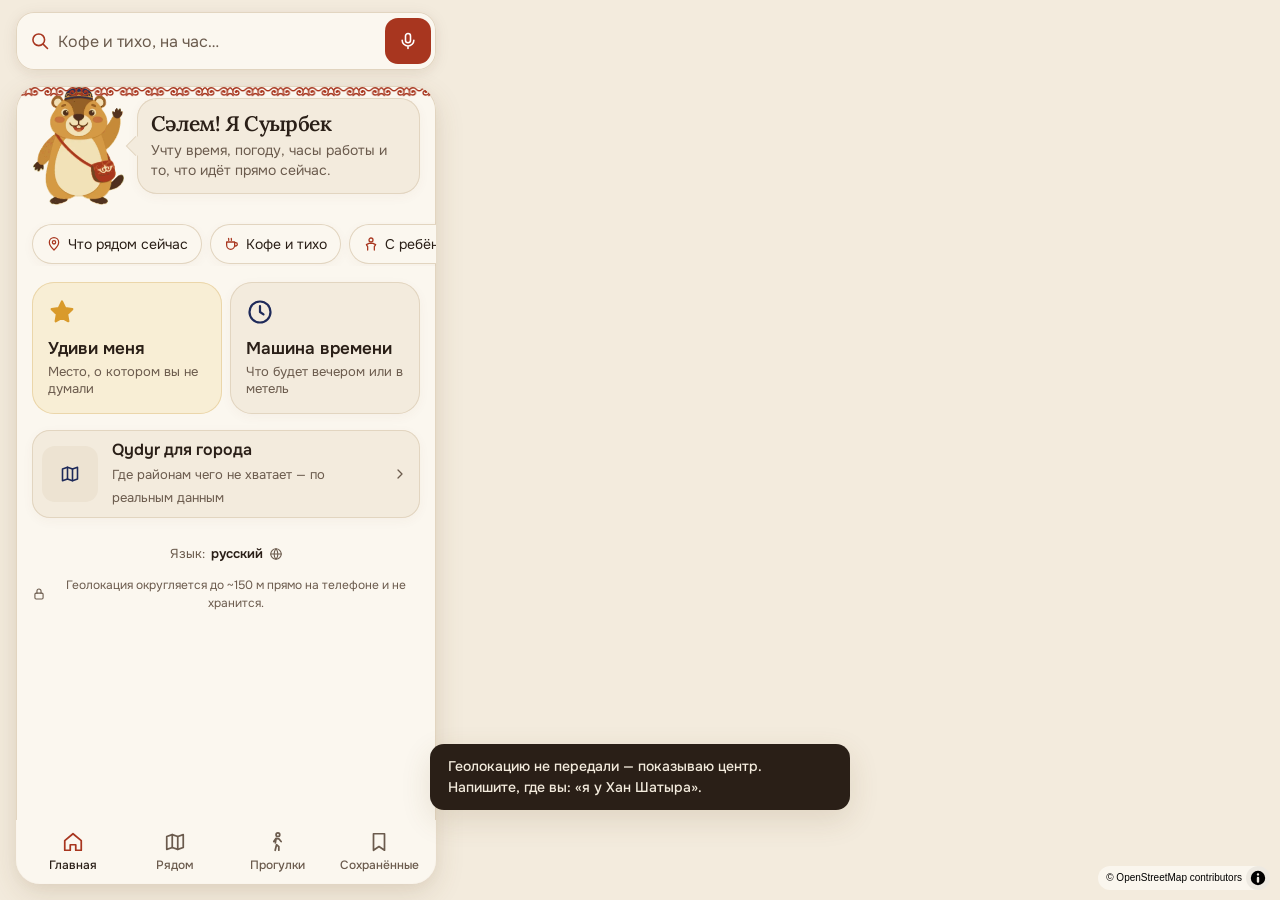
==== commit 04a41113: "Mini App: v5 design «Тёплая бумага» — Lora and Onest, the drawn Suyrbek, category art, tab bar, resu" ====
--- a/qydyr_data/web/index.html
+++ b/qydyr_data/web/index.html
@@ -1,9 +1,9 @@
 <!doctype html>
-<html lang="ru" data-theme="dark">
+<html lang="ru" data-theme="light">
 <head>
 <meta charset="utf-8">
 <meta name="viewport" content="width=device-width, initial-scale=1, viewport-fit=cover">
-<meta name="theme-color" content="#0A1424">
+<meta name="theme-color" content="#F3EBDD">
 <meta name="description" content="Qydyr — подскажу, куда пойти рядом в Астане прямо сейчас: с учётом времени, погоды, часов работы и событий.">
 <title>Qydyr — куда пойти рядом</title>
 <link rel="icon" href="data:image/svg+xml,%3Csvg xmlns='http://www.w3.org/2000/svg' viewBox='0 0 24 24' fill='none' stroke='%2300AFCA' stroke-width='1.8'%3E%3Ccircle cx='12' cy='12' r='9.5'/%3E%3Ccircle cx='12' cy='12' r='3.2'/%3E%3Cpath d='M4.2 7.5C8 10 16 10 19.8 7.5M4.2 16.5C8 14 16 14 19.8 16.5M8.8 2.9C10.5 7 10.5 17 8.8 21.1M15.2 2.9C13.5 7 13.5 17 15.2 21.1'/%3E%3C/svg%3E">
@@ -23,8 +23,10 @@
       <span id="logo" aria-hidden="true"></span>
       <label class="sr-only" for="q">Что хотите сделать</label>
       <input id="q" type="text" enterkeyhint="search" placeholder="Кофе и тихо, на час…">
+      <button id="go" class="icon-btn solid" type="submit" aria-label="Спросить"></button>
+      <button id="cam" class="icon-btn" type="button" aria-label="Где я? По фото" hidden></button>
       <button id="mic" class="icon-btn" type="button" aria-label="Сказать голосом"></button>
-      <button id="go" class="icon-btn solid" type="submit" aria-label="Спросить"></button>
+      <input id="photo" type="file" accept="image/*" capture="environment" hidden>
     </form>
     <div id="chips" class="chips" role="toolbar" aria-label="Как я понял запрос"></div>
     <div id="wx" class="wx" hidden></div>
@@ -34,6 +36,7 @@
     <div class="grab" role="button" tabindex="0" aria-label="Развернуть или свернуть"><span></span></div>
     <div class="body" aria-live="polite"></div>
   </section>
+  <nav id="tabbar" class="tabbar" aria-label="Разделы" hidden></nav>
 </div>
 <noscript>Для работы Qydyr нужен JavaScript.</noscript>
 </body>
--- a/qydyr_data/web/assets/fonts.css
+++ b/qydyr_data/web/assets/fonts.css
@@ -1,4 +1,12 @@
-/* Vendored from @fontsource (SIL Open Font License 1.1): Unbounded, Onest, JetBrains Mono. */
+/* Vendored from @fontsource (SIL Open Font License 1.1): Unbounded, Onest, JetBrains Mono.
+   Lora 600 (SIL OFL 1.1, from the v5 design file): headings; covers Kazakh letters and ₸. */
+@font-face {
+  font-family: 'Lora';
+  font-style: normal;
+  font-display: swap;
+  font-weight: 600;
+  src: url(./fonts/lora-600.woff2) format('woff2');
+}
 @font-face {
   font-family: 'Unbounded';
   font-style: normal;
--- a/qydyr_data/web/assets/app.css
+++ b/qydyr_data/web/assets/app.css
@@ -1,84 +1,117 @@
-/* Qydyr — «Ночная степь». Tokens match the design canvas; light theme «Снег» for Telegram light mode. */
+/* Qydyr — v5 «Тёплая бумага»: palette from the illustrations — Есиль indigo, steppe gold, ornament red for marks.
+   Light paper by default, a warm dark for Telegram's dark mode. The old token names (--text, --card, --sun...)
+   stay as aliases: the city page and the pulse screen read them. */
 :root {
-  --bg: #0A1424;
-  --surface: #0F1C2F;
-  --card: #13233A;
-  --card-2: #16263E;
-  --line: #233958;
-  --line-2: #2A4062;
-  --text: #EDF2F7;
-  --text-2: #A7B6CA;
-  --text-3: #8093AD;
-  --sky: #00AFCA;
-  --sky-ink: #04202A;
-  --sky-soft: rgba(0, 175, 202, 0.14);
-  --sky-glow: rgba(0, 175, 202, 0.75);
-  --sun: #FEC50C;
-  --sun-text: #FEC50C;
-  --sun-ink: #2A2200;
-  --sun-soft: rgba(254, 197, 12, 0.13);
-  --coral: #FF9A8E;
-  --dusk: #4E6280;
-  --pin-off: #1A2B44;
-  --overlay: rgba(10, 20, 36, 0.9);
-  --shadow: 0 10px 30px rgba(0, 0, 0, 0.35);
-  --font-display: Unbounded, Verdana, sans-serif;
-  --font-body: Onest, system-ui, -apple-system, "Segoe UI", sans-serif;
+  --bg: #F3EBDD;
+  --surface: #FBF7EF;
+  --surface-2: #EDE3D2;
+  --ink: #2A1F17;
+  --muted: #6B5B4D;
+  --line: #E2D5C0;
+  --night: #1E2A5A;
+  --night-ink: #F2F4FA;
+  --gold: #D99A2B;
+  --gold-ink: #2A1F17;
+  --gold-soft: #F8EED5;
+  --tip-ink: #99661B;
+  --sky: #00788E;
+  --live: #00788E;
+  --live-soft: #E3EFEC;
+  --pin: #A8361F;
+  --warn: #B4532F;
+  --primary: #A8361F;
+  --on-primary: #FFFFFF;
+  --you: #0A7BA2;
+  --card-shadow: inset 0 0 0 1px var(--line), 0 3px 12px #6b4b240b;
+  --float-shadow: 0 2px 10px #17203b26;
+  --serif: Lora, Georgia, serif;
+  --font: Onest, system-ui, -apple-system, "Segoe UI", sans-serif;
+
+  /* aliases for the city page, the pulse screen and the older markup */
+  --card: var(--surface);
+  --card-2: var(--surface-2);
+  --line-2: var(--line);
+  --text: var(--ink);
+  --text-2: var(--muted);
+  --text-3: var(--muted);
+  --sky-ink: #FFFFFF;
+  --sky-soft: color-mix(in srgb, var(--sky) 12%, transparent);
+  --sky-glow: color-mix(in srgb, var(--sky) 55%, transparent);
+  --sun: var(--gold);
+  --sun-text: var(--tip-ink);
+  --sun-ink: var(--gold-ink);
+  --sun-soft: var(--gold-soft);
+  --coral: var(--warn);
+  --dusk: #8F8778;
+  --pin-off: #E8DFCF;
+  --overlay: color-mix(in srgb, var(--surface) 92%, transparent);
+  --shadow: 0 10px 30px #6b4b2424;
+  --font-display: var(--serif);
+  --font-body: var(--font);
   --font-mono: "JetBrains Mono", ui-monospace, "SF Mono", Menlo, monospace;
   --safe-top: calc(var(--tg-safe-area-inset-top, 0px) + var(--tg-content-safe-area-inset-top, 0px));
   --safe-bottom: max(env(safe-area-inset-bottom, 0px), var(--tg-safe-area-inset-bottom, 0px));
+  --tabbar: 0px;
+  color-scheme: light;
+}
+
+:root[data-theme="dark"] {
+  --bg: #1B1612;
+  --surface: #26201A;
+  --surface-2: #322A22;
+  --ink: #F3EBDD;
+  --muted: #B8A898;
+  --line: #3A3027;
+  --gold: #E0A83E;
+  --gold-ink: #1B1612;
+  --gold-soft: #3A2F1C;
+  --tip-ink: #E8B65A;
+  --sky: #5BB8C8;
+  --live: #5BB8C8;
+  --live-soft: #1D3236;
+  --pin: #D25A3E;
+  --warn: #EE8A68;
+  --primary: #C2462A;
+  --you: #5BB8C8;
+  --card-shadow: inset 0 0 0 1px var(--line);
+  --float-shadow: 0 2px 12px #00000059;
+  --pin-off: #3A3027;
+  --shadow: 0 10px 30px #00000066;
   color-scheme: dark;
-}
-
-:root[data-theme="light"] {
-  --bg: #EEF3F8;
-  --surface: #FFFFFF;
-  --card: #FFFFFF;
-  --card-2: #F2F6FA;
-  --line: #D5DEE8;
-  --line-2: #C3CFDC;
-  --text: #0B1626;
-  --text-2: #3D4F66;
-  --text-3: #56677D;
-  --sky: #007A8F;
-  --sky-ink: #FFFFFF;
-  --sky-soft: rgba(0, 122, 143, 0.1);
-  --sky-glow: rgba(0, 122, 143, 0.45);
-  --sun-text: #7A5C00;
-  --sun-soft: rgba(254, 197, 12, 0.22);
-  --coral: #B23A2E;
-  --dusk: #8A9BB0;
-  --pin-off: #E3EAF2;
-  --overlay: rgba(255, 255, 255, 0.92);
-  --shadow: 0 10px 30px rgba(11, 22, 38, 0.14);
-  color-scheme: light;
 }
 
 * { box-sizing: border-box; }
 [hidden] { display: none !important; }
 html, body { margin: 0; height: 100%; }
 body {
-  background: var(--bg);
-  color: var(--text);
-  font-family: var(--font-body);
-  font-size: 15px;
-  line-height: 1.4;
-  -webkit-font-smoothing: antialiased;
-  overflow: hidden;
-  overscroll-behavior: none;
+  background: var(--bg); color: var(--ink); font: 400 15px/1.5 var(--font);
+  -webkit-font-smoothing: antialiased; text-rendering: optimizeLegibility; overflow: hidden; overscroll-behavior: none;
 }
 button, input { font: inherit; color: inherit; }
-button { cursor: pointer; }
-a { color: var(--sky); }
+button { cursor: pointer; -webkit-tap-highlight-color: transparent; touch-action: manipulation; }
+button:disabled { opacity: .45; cursor: default; }
+a { color: var(--sky); text-decoration: none; }
 :focus-visible { outline: 2px solid var(--sky); outline-offset: 2px; }
+h1, h2, h3, p { margin: 0; }
+h1 { font-family: var(--serif); font-size: 27px; line-height: 1.14; font-weight: 600; letter-spacing: -.03em; text-wrap: balance; }
+h2 { font-family: var(--serif); font-size: 22px; line-height: 1.2; font-weight: 600; letter-spacing: -.025em; }
+h3 { font-size: 16px; line-height: 1.25; font-weight: 600; letter-spacing: -.01em; }
 .sr-only { position: absolute; width: 1px; height: 1px; overflow: hidden; clip: rect(0 0 0 0); white-space: nowrap; }
 .mono { font-family: var(--font-mono); }
 svg.i { width: 20px; height: 20px; flex-shrink: 0; }
 svg.i-s { width: 16px; height: 16px; flex-shrink: 0; }
-
-/* ---------- layout ---------- */
+svg.i-xs { width: 14px; height: 14px; flex-shrink: 0; }
+.muted { color: var(--muted); }
+.small { font-size: 13px; }
+.fine { font-size: 12px; color: var(--muted); }
+.grow { flex: 1; min-width: 0; }
+.row { display: flex; align-items: center; gap: 10px; }
+.between { display: flex; justify-content: space-between; align-items: baseline; gap: 10px; }
+
+/* ---------- layout: the map, the ask bar on top, the sheet over the map ---------- */
 #app { position: fixed; inset: 0; }
 #map { position: absolute; inset: 0; background: var(--bg); }
+:root[data-theme="light"] #map .maplibregl-canvas { filter: sepia(.22) saturate(.85) brightness(1.01); }
 #fx { position: absolute; inset: 0; width: 100%; height: 100%; pointer-events: none; z-index: 2; }
 .top {
   position: absolute; z-index: 5; left: 12px; right: 12px; top: calc(12px + var(--safe-top));
@@ -86,303 +119,440 @@
 }
 .top > * { pointer-events: auto; }
 
-/* ---------- ask bar ---------- */
+/* ---------- the ask bar ---------- */
 .ask {
-  display: flex; align-items: center; gap: 8px; height: 54px; padding: 0 5px 0 12px;
-  border-radius: 18px; background: var(--overlay); border: 1px solid var(--line);
-  box-shadow: var(--shadow); backdrop-filter: blur(14px); -webkit-backdrop-filter: blur(14px);
-}
-.ask input {
-  flex: 1; min-width: 0; height: 44px; border: 0; outline: none; background: transparent; font-size: 16px;
-}
-.ask input::placeholder { color: var(--text-3); }
-.logo { width: 26px; height: 26px; flex-shrink: 0; }
+  display: flex; align-items: center; gap: 4px; height: 58px; padding: 5px 5px 5px 14px; border-radius: 18px;
+  background: var(--surface); box-shadow: var(--card-shadow), 0 3px 16px #6b4b2414;
+}
+.ask > #logo { display: grid; place-items: center; color: var(--pin); }
+.ask input { flex: 1; min-width: 0; height: 46px; border: 0; outline: none; background: transparent; font-size: 16px; padding: 0 4px; }
+.ask input::placeholder { color: var(--muted); opacity: 1; }
+.ask input:placeholder-shown ~ #go { display: none; }
+.ask input:not(:placeholder-shown) ~ #mic { display: none; }
 .icon-btn {
-  width: 44px; height: 44px; flex-shrink: 0; display: inline-flex; align-items: center; justify-content: center;
-  border-radius: 14px; border: 1px solid var(--line-2); background: transparent; color: var(--text);
-}
-.icon-btn.solid { border: 0; background: var(--sky); color: var(--sky-ink); }
-.icon-btn.listening { background: var(--sun); color: var(--sun-ink); animation: beat 1s ease-in-out infinite; }
+  width: 46px; height: 46px; flex-shrink: 0; display: inline-grid; place-items: center; border-radius: 13px;
+  border: 0; background: var(--surface); box-shadow: var(--card-shadow); color: var(--ink);
+}
+.ask .icon-btn { background: transparent; box-shadow: none; }
+.ask .icon-btn.solid, .ask #mic { background: var(--primary); color: var(--on-primary); }
+.icon-btn.solid { background: var(--primary); color: var(--on-primary); box-shadow: none; }
+.icon-btn.listening { animation: beat 1s ease-in-out infinite; }
 .icon-btn[hidden] { display: none; }
+.circle-btn {
+  width: 44px; height: 44px; border-radius: 50%; border: 0; background: var(--surface); color: var(--ink);
+  display: grid; place-items: center; box-shadow: var(--float-shadow);
+}
+.circle-btn.saved { color: var(--pin); }
+.circle-btn.saved svg { fill: currentColor; }
 
 /* ---------- chips ---------- */
-.chips { display: flex; gap: 8px; overflow-x: auto; scrollbar-width: none; margin: 0 -12px; padding: 0 12px; }
-.chips::-webkit-scrollbar { display: none; }
+.chips, .chip-row { display: flex; gap: 8px; overflow-x: auto; scrollbar-width: none; margin: 0 -12px; padding: 2px 12px; }
+.chip-row { margin: 0 -16px; padding: 2px 16px; }
+.chips::-webkit-scrollbar, .chip-row::-webkit-scrollbar { display: none; }
 .chip {
-  flex-shrink: 0; display: inline-flex; align-items: center; gap: 6px; min-height: 44px; padding: 0 14px;
-  border-radius: 999px; border: 1px solid var(--line-2); background: var(--overlay); color: var(--text);
-  font-size: 14px; white-space: nowrap; backdrop-filter: blur(10px); -webkit-backdrop-filter: blur(10px);
-}
-.chip.on { border-color: var(--sky); background: color-mix(in srgb, var(--sky) 16%, var(--overlay)); }
-.chip.off { border-style: dashed; border-color: var(--dusk); color: var(--text-2); }
+  flex-shrink: 0; display: inline-flex; align-items: center; gap: 6px; min-height: 40px; padding: 8px 14px; border: 0;
+  border-radius: 999px; background: var(--surface); box-shadow: var(--card-shadow); color: var(--ink);
+  font-size: 14px; white-space: nowrap;
+}
+.chips .chip { box-shadow: var(--float-shadow); min-height: 38px; font-size: 13px; }
+.chip.on { background: var(--ink); color: var(--surface); box-shadow: none; }
+.chip.off { background: color-mix(in srgb, var(--surface) 80%, transparent); box-shadow: inset 0 0 0 1px var(--muted); }
+.chip svg { color: var(--pin); }
+.chip.on svg { color: inherit; }
 .chip .q {
-  display: inline-flex; align-items: center; justify-content: center; width: 18px; height: 18px; border-radius: 50%;
-  background: var(--sun); color: var(--sun-ink); font-size: 11px; font-weight: 700;
+  display: inline-grid; place-items: center; width: 16px; height: 16px; border-radius: 50%;
+  background: var(--gold-soft); color: var(--tip-ink); font-size: 11px; font-weight: 700;
 }
 .chip-menu {
-  position: absolute; z-index: 30; min-width: 200px; padding: 6px; border-radius: 16px; background: var(--surface);
-  border: 1px solid var(--line-2); box-shadow: var(--shadow); display: flex; flex-direction: column; gap: 2px;
+  position: absolute; z-index: 30; min-width: 210px; padding: 6px; border-radius: 16px; background: var(--surface);
+  box-shadow: var(--card-shadow), var(--shadow); display: flex; flex-direction: column; gap: 2px;
 }
 .chip-menu button {
   min-height: 44px; padding: 0 12px; border: 0; border-radius: 10px; background: transparent; text-align: left;
   display: flex; align-items: center; justify-content: space-between; gap: 12px; font-size: 15px;
 }
-.chip-menu button:hover, .chip-menu button[aria-checked="true"] { background: var(--sky-soft); }
-
-/* ---------- weather pill ---------- */
+.chip-menu button:hover, .chip-menu button[aria-checked="true"] { background: var(--surface-2); }
+
+/* ---------- the weather pill on the map ---------- */
 .wx {
-  align-self: flex-end; display: flex; align-items: center; gap: 10px; padding: 8px 12px; border-radius: 14px;
-  background: var(--overlay); border: 1px solid var(--line); min-height: 44px;
-}
-.wx .t { font-family: var(--font-display); font-weight: 600; font-size: 18px; }
-.wx .d { display: flex; flex-direction: column; gap: 4px; font-size: 12px; }
+  align-self: flex-end; display: flex; align-items: center; gap: 10px; padding: 7px 12px; border-radius: 14px;
+  background: var(--surface); box-shadow: var(--float-shadow); min-height: 42px;
+}
+.wx .t { font-family: var(--serif); font-weight: 600; font-size: 19px; }
+.wx .d { display: flex; flex-direction: column; gap: 3px; font-size: 12px; color: var(--muted); }
 .meter { display: flex; gap: 3px; }
-.meter span { width: 14px; height: 4px; border-radius: 2px; background: var(--line-2); }
-.meter span.on { background: var(--sky); }
-
-/* ---------- sheet ---------- */
+.meter span { width: 14px; height: 4px; border-radius: 2px; background: var(--surface-2); }
+.meter span.on { background: var(--gold); }
+body[data-view="home"] .chips, body[data-view="home"] .wx, body[data-view="tours"] .chips, body[data-view="tours"] .wx,
+body[data-view="saved"] .chips, body[data-view="saved"] .wx { display: none; }
+
+/* ---------- the sheet ---------- */
 .sheet {
   position: absolute; z-index: 10; left: 0; right: 0; bottom: 0; height: 88vh;
-  display: flex; flex-direction: column; border-radius: 28px 28px 0 0; background: var(--surface);
-  border-top: 1px solid var(--line); box-shadow: 0 -18px 40px rgba(0, 0, 0, 0.35);
+  display: flex; flex-direction: column; border-radius: 22px 22px 0 0; background: var(--surface); overflow: hidden;
+  box-shadow: 0 -10px 34px #6b4b241f;
   transform: translateY(calc(88vh - var(--peek, 46vh))); transition: transform 0.32s cubic-bezier(0.2, 0.8, 0.2, 1);
   will-change: transform; touch-action: none;
 }
+.sheet::before {   /* the ornament band along the top edge, from the design */
+  content: ""; position: absolute; left: 0; right: 0; top: 0; height: 12px;
+  background: url(art/ornament.svg) left top / auto 12px repeat-x; pointer-events: none;
+}
 .sheet.dragging { transition: none; }
-.sheet .grab { flex-shrink: 0; display: flex; justify-content: center; padding: 10px 0 6px; cursor: grab; }
-.sheet .grab span { width: 40px; height: 5px; border-radius: 3px; background: var(--line-2); }
+.sheet .grab { flex-shrink: 0; display: flex; justify-content: center; padding: 18px 0 6px; cursor: grab; }
+.sheet .grab span { width: 40px; height: 5px; border-radius: 3px; background: var(--line); }
 .sheet .body {
-  flex: 1; overflow-y: auto; overscroll-behavior: contain; padding: 4px 16px calc(24px + var(--safe-bottom));
-  display: flex; flex-direction: column; gap: 12px; touch-action: pan-y;
+  flex: 1; overflow-y: auto; overscroll-behavior: contain;
+  /* the sheet is 88vh tall and slides down: the hidden part is padding, so the last buttons scroll into view */
+  padding: 4px 16px calc(28px + var(--safe-bottom) + var(--tabbar) + 88vh - var(--peek, 46vh));
+  display: flex; flex-direction: column; gap: 16px; touch-action: pan-y;
 }
 /* rows that scroll sideways (walk cards, chips) have min-height 0 in a flex column: never let them shrink */
 .sheet .body > * { flex-shrink: 0; }
-.view-head { display: flex; align-items: center; justify-content: space-between; gap: 12px; }
-.view-head h1, .view-head h2 { margin: 0; font-family: var(--font-display); font-weight: 600; font-size: 17px; line-height: 1.3; letter-spacing: -0.01em; min-width: 0; }
+.view-head { display: flex; align-items: center; justify-content: space-between; gap: 8px; }
+.view-head h1 { flex: 1; min-width: 0; font-size: 24px; }
 .view-head h1.one { white-space: nowrap; overflow: hidden; text-overflow: ellipsis; }
-.view-head .when { font-family: var(--font-mono); font-size: 12px; color: var(--text-2); }
-h3.sec { margin: 6px 0 0; font-size: 12px; font-weight: 600; letter-spacing: 0.08em; text-transform: uppercase; color: var(--text-3); }
-
-/* ---------- cards ---------- */
-.card {
-  display: flex; flex-direction: column; gap: 10px; padding: 14px; border-radius: 20px; background: var(--card);
-  border: 1px solid var(--line); transition: border-color 0.2s;
-}
-.card.sel { border-color: var(--sky); box-shadow: 0 0 0 3px var(--sky-soft); }
-.card-top { display: flex; gap: 12px; align-items: flex-start; }
-.num {
-  flex-shrink: 0; display: inline-flex; align-items: center; justify-content: center; width: 30px; height: 30px;
-  border-radius: 50%; background: var(--sky); color: var(--sky-ink); font-family: var(--font-display); font-weight: 700; font-size: 13px;
-}
-.card h2 { margin: 0; font-size: 17px; font-weight: 600; line-height: 1.25; }
-.status { display: flex; gap: 8px; align-items: baseline; font-size: 13px; line-height: 1.4; }
-.dot { flex-shrink: 0; width: 8px; height: 8px; border-radius: 50%; background: var(--dusk); transform: translateY(-1px); }
-.dot.live { background: var(--sky); box-shadow: 0 0 0 4px var(--sky-soft); animation: beat 1.6s ease-in-out infinite; }
-.dot.soon { background: var(--sun); }
-.meta { font-family: var(--font-mono); font-size: 12px; color: var(--text-2); }
-.why { margin: 0; font-size: 13px; line-height: 1.45; color: var(--text-2); }
-.why b { color: var(--text); font-weight: 500; }
-.todo { display: flex; gap: 8px; align-items: flex-start; font-size: 13px; line-height: 1.45; }
-.tag { flex-shrink: 0; padding: 1px 7px; border-radius: 6px; font-size: 11px; font-weight: 600; border: 1px solid currentColor; }
-.tag.fact { color: var(--sky); }
-.tag.idea { color: var(--sun-text); }
-.tag.sim { color: var(--sun-text); background: var(--sun-soft); }
-.warn { font-size: 12px; color: var(--coral); }
-.leave { display: inline-flex; align-items: center; gap: 6px; font-size: 13px; font-weight: 600; color: var(--sun-text); }
-.src { font-size: 11px; color: var(--text-3); }
+.view-head .icon-btn { width: 42px; height: 42px; }
+.view-head .when, .sheet-head .when { font-size: 13px; color: var(--muted); font-variant-numeric: tabular-nums; white-space: nowrap; }
+.sheet-head { display: flex; align-items: baseline; justify-content: space-between; gap: 8px; }
+.section-head { display: flex; align-items: baseline; justify-content: space-between; gap: 8px; margin-bottom: 10px; }
+h3.sec { font-size: 16px; font-weight: 600; }
+.link { border: 0; background: none; color: var(--sky); font-weight: 500; font-size: 14px; min-height: 40px; display: inline-flex; align-items: center; gap: 2px; padding: 0; }
+.why-link { display: flex; align-items: center; gap: 4px; border: 0; background: none; padding: 0; color: var(--sky); font-size: 14px; font-weight: 500; min-height: 32px; text-align: left; margin-top: -8px; }
+
+/* ---------- buttons ---------- */
 .actions { display: flex; gap: 8px; }
+.actions > .btn { flex: 1; }
 .btn {
-  min-height: 44px; padding: 0 14px; white-space: nowrap; display: inline-flex; align-items: center; justify-content: center; gap: 8px;
-  border-radius: 14px; border: 1px solid var(--line-2); background: transparent; font-size: 15px; font-weight: 500;
-}
-.btn.primary { flex: 1; border: 0; background: var(--sky); color: var(--sky-ink); font-weight: 600; }
-.btn.sun { border-color: var(--sun); color: var(--sun-text); font-weight: 600; }
-.btn.wide { width: 100%; }
-.btn:disabled { opacity: 0.5; cursor: default; }
-.mini { display: flex; align-items: center; gap: 12px; padding: 12px 14px; border-radius: 18px; background: var(--card); border: 1px solid var(--line); text-align: left; width: 100%; }
-.mini .t { font-size: 15px; font-weight: 600; }
-
-/* ---------- funnel / why-not ---------- */
-.funnel-link {
-  display: flex; align-items: center; justify-content: space-between; gap: 8px; min-height: 44px; padding: 0 12px;
-  border-radius: 12px; background: var(--card); border: 1px solid var(--line); font-size: 12px; letter-spacing: -0.01em;
-  color: var(--text-2); width: 100%; text-align: left;
-}
-.funnel-link b { font-family: var(--font-mono); font-weight: 500; color: var(--text); }
-.funnel-link b.n { color: var(--sky); font-weight: 600; }
-.funnel { display: flex; flex-direction: column; gap: 8px; }
-.frow { display: grid; grid-template-columns: 140px minmax(0, 1fr) 40px; gap: 10px; align-items: center; font-size: 13px; }
-.frow .bar { height: 10px; border-radius: 5px; background: var(--sky); min-width: 10px; transition: width 0.6s cubic-bezier(0.2, 0.8, 0.2, 1); }
-.frow .n { font-family: var(--font-mono); text-align: right; }
-.frow.last .bar { background: var(--sun); }
-.frow.last .n { color: var(--sun-text); font-weight: 600; }
-.rej { display: flex; gap: 12px; align-items: flex-start; padding: 10px; border-radius: 14px; width: 100%; text-align: left; border: 1px solid transparent; background: transparent; }
-.rej:hover, .rej.sel { background: var(--card); border-color: var(--line-2); }
-.rej .ic { flex-shrink: 0; width: 36px; height: 36px; display: inline-flex; align-items: center; justify-content: center; border-radius: 50%; background: var(--pin-off); }
-.rej .t { font-size: 14px; font-weight: 600; }
-.rej .r { font-size: 13px; line-height: 1.4; color: var(--text-2); }
-.note { margin: 0; padding: 12px; border-radius: 14px; border: 1px dashed var(--line-2); font-size: 12px; line-height: 1.5; color: var(--text-2); }
-
-/* ---------- banners, notes, route ---------- */
-.banner { display: flex; gap: 10px; align-items: flex-start; padding: 10px 12px; border-radius: 14px; font-size: 13px; line-height: 1.4; }
-.banner.sim { background: var(--sun-soft); border: 1px solid var(--sun); }
-.banner.info { background: var(--card); border: 1px solid var(--line); color: var(--text-2); }
-.timeline { display: flex; flex-direction: column; gap: 0; padding: 4px 0; }
-.tl { display: grid; grid-template-columns: 92px 18px minmax(0, 1fr); gap: 8px; align-items: start; font-size: 13px; }
-.tl .tm { font-family: var(--font-mono); font-size: 12px; color: var(--sky); padding-top: 1px; }
-.tl .rail { position: relative; height: 100%; min-height: 34px; }
-.tl .rail::before { content: ""; position: absolute; left: 8px; top: 4px; bottom: -4px; width: 2px; background: var(--line-2); }
-.tl:last-child .rail::before { display: none; }
-.tl .rail::after { content: ""; position: absolute; left: 4px; top: 4px; width: 10px; height: 10px; border-radius: 50%; background: var(--sky); }
-.tl .tl-walk { color: var(--text-3); font-size: 12px; }
-
-/* ---------- walks carousel ---------- */
-.walks { display: flex; gap: 10px; overflow-x: auto; scrollbar-width: none; margin: 0 -16px; padding: 2px 16px; }
-.walks::-webkit-scrollbar { display: none; }
-.walk {
-  flex-shrink: 0; width: 210px; display: flex; flex-direction: column; gap: 6px; padding: 14px; border-radius: 18px;
-  background: var(--card); border: 1px solid var(--line); text-align: left; min-height: 116px;
-}
-.walk .t { font-family: var(--font-display); font-weight: 600; font-size: 14px; }
-.walk .s { font-size: 13px; color: var(--text-2); }
-.walk .m { margin-top: auto; font-family: var(--font-mono); font-size: 11px; color: var(--sky); }
-.quick { display: flex; flex-wrap: wrap; gap: 8px; }
-
-/* ---------- place view ---------- */
-.hero { position: relative; height: 150px; margin: 0 -16px; overflow: hidden; border-radius: 0; }
-.kicker { font-family: var(--font-mono); font-size: 11px; letter-spacing: 0.08em; text-transform: uppercase; color: var(--text-2); }
-.place-title { margin: 0; font-family: var(--font-display); font-weight: 600; font-size: 19px; line-height: 1.3; letter-spacing: -0.01em; }
-.live-box { display: flex; flex-direction: column; gap: 6px; padding: 12px; border-radius: 16px; background: var(--sky-soft); border: 1px solid color-mix(in srgb, var(--sky) 45%, transparent); }
-.grid3 { display: grid; grid-template-columns: minmax(0, 1fr) minmax(0, 1fr) 44px; gap: 8px; }
-.presets { display: flex; gap: 8px; overflow-x: auto; scrollbar-width: none; margin: 0 -16px; padding: 0 16px; }
-.presets::-webkit-scrollbar { display: none; }
-.presets .chip { background: var(--card); }
-.presets .chip[aria-pressed="true"] { background: var(--sky); color: var(--sky-ink); border-color: var(--sky); font-weight: 600; }
-.comfort-row { display: flex; align-items: center; justify-content: space-between; gap: 12px; padding: 10px 12px; border-radius: 14px; background: var(--card); border: 1px solid var(--line); }
-.qa-in { display: flex; gap: 8px; }
-.qa-in input { flex: 1; min-width: 0; height: 44px; padding: 0 14px; border-radius: 14px; border: 1px solid var(--line-2); background: var(--card); outline: none; font-size: 15px; }
-.bubble-q { align-self: flex-end; max-width: 80%; padding: 9px 12px; border-radius: 16px 16px 4px 16px; background: color-mix(in srgb, var(--sky) 22%, var(--card)); font-size: 14px; }
-.bubble-a { display: flex; flex-direction: column; gap: 6px; padding: 12px; border-radius: 16px 16px 16px 4px; background: var(--card); border: 1px solid var(--line); font-size: 14px; line-height: 1.45; }
-.cert { align-self: flex-start; display: inline-flex; align-items: center; gap: 4px; padding: 2px 9px; border-radius: 999px; font-size: 12px; font-weight: 700; }
-.cert.yes { background: var(--sky); color: var(--sky-ink); }
-.cert.likely { border: 1px solid var(--sun); color: var(--sun-text); }
-.cert.unknown { border: 1px solid var(--text-3); color: var(--text-2); }
-.cert.no { border: 1px solid var(--coral); color: var(--coral); }
-.compass { display: inline-flex; flex-direction: column; align-items: center; gap: 2px; }
+  min-height: 50px; padding: 12px 18px; border-radius: 14px; border: 0; display: inline-flex; align-items: center; justify-content: center;
+  gap: 8px; font-weight: 600; font-size: 15px; line-height: 1.2; white-space: nowrap;
+  background: var(--surface); color: var(--ink); box-shadow: var(--card-shadow); transition: transform .12s, filter .15s;
+}
+.btn:active:not(:disabled), .tile:active, .row-card:active, .walk-card:active, .option:active, .result.compact:active { transform: scale(.98); }
+.btn.primary { background: var(--primary); color: var(--on-primary); box-shadow: none; }
+.btn.primary:hover { filter: brightness(1.08); }
+.btn.secondary, .btn.sun { background: var(--surface); color: var(--ink); }
+.btn.full, .btn.wide { width: 100%; }
+.sheet .btn:not(.primary) { background: var(--bg); }
+
+/* ---------- meta, status ---------- */
+.meta { display: flex; flex-wrap: wrap; gap: 4px 12px; font-size: 13px; color: var(--muted); line-height: 1.35; }
+.meta > span { display: inline-flex; align-items: center; gap: 4px; }
+.status { display: flex; align-items: center; gap: 7px; font-size: 13px; color: var(--muted); line-height: 1.35; }
+.status.on, .live { color: var(--live); }
+.live { font-size: 14px; font-weight: 500; display: flex; align-items: center; gap: 7px; }
+.dot { flex-shrink: 0; width: 7px; height: 7px; border-radius: 50%; background: currentColor; display: inline-block; }
+.dot.live, .dot.on { color: var(--live); background: var(--live); animation: beat 2s ease-in-out infinite; }
+.dot.soon { color: var(--gold); background: var(--gold); }
+.kind { display: flex; align-items: center; gap: 8px; font-size: 13px; color: var(--muted); }
+.cat { width: 20px; height: 20px; flex: none; }
+.cat.big { width: 36px; height: 36px; }
+.spot { display: block; object-fit: contain; }
+.leave { display: inline-flex; align-items: center; gap: 6px; font-size: 13px; font-weight: 600; color: var(--tip-ink); }
+.warn { font-size: 13px; color: var(--warn); }
+.src { font-size: 12px; font-weight: 500; color: var(--sky); margin-left: 6px; }
+button.src { border: 0; background: none; padding: 0; display: inline-flex; align-items: center; gap: 3px; }
+.source { font-size: 12px; color: var(--muted); }
+.tag { flex-shrink: 0; padding: 1px 8px; border-radius: 999px; font-size: 11px; font-weight: 600; }
+.tag.fact { background: var(--live-soft); color: var(--live); }
+.tag.idea { background: var(--gold-soft); color: var(--tip-ink); }
+.note {
+  display: flex; gap: 10px; align-items: flex-start; padding: 14px; border-radius: 18px; background: var(--bg);
+  box-shadow: var(--card-shadow); font-size: 13px; color: var(--muted); line-height: 1.5;
+}
+.note svg { color: var(--live); }
+.banner { display: flex; gap: 10px; align-items: flex-start; padding: 11px 14px; border-radius: 16px; font-size: 13px; line-height: 1.4; }
+.banner.sim, .sim-note { background: var(--gold-soft); }
+.banner.sim svg, .sim-note svg { color: var(--tip-ink); }
+.sim-note { display: flex; gap: 10px; align-items: center; padding: 11px 14px; border-radius: 16px; font-size: 13px; line-height: 1.4; }
+.banner.info { background: var(--bg); box-shadow: var(--card-shadow); color: var(--muted); }
+.event-hint { display: flex; gap: 10px; align-items: center; font-size: 14px; padding: 11px 14px; border-radius: 16px; background: var(--live-soft); color: var(--live); font-weight: 500; }
+
+/* ---------- home ---------- */
+.greeting { display: flex; align-items: center; gap: 12px; margin-top: -4px; }
+.greeting .mascot { flex: none; }
+.bubble {
+  position: relative; flex: 1; min-width: 0; padding: 14px 14px; background: var(--bg); border-radius: 20px; box-shadow: var(--card-shadow);
+}
+.bubble::before {
+  content: ""; position: absolute; left: -7px; top: 50%; width: 14px; height: 14px; margin-top: -7px;
+  background: var(--bg); transform: rotate(45deg); box-shadow: -1px 1px 0 var(--line);
+}
+.bubble h1 { font-size: 21px; margin-bottom: 4px; }
+.bubble p { font-size: 14px; line-height: 1.45; color: var(--muted); }
+.bubble .who { display: block; font-size: 12px; font-weight: 700; color: var(--tip-ink); margin-bottom: 2px; }
+.mascot-row { display: flex; align-items: flex-end; gap: 10px; }
+.mascot-row .bubble { font-size: 15px; line-height: 1.45; }
+.mascot-row .bubble::before { top: auto; bottom: 18px; }
+.resume {
+  display: flex; align-items: center; gap: 12px; width: 100%; padding: 12px 14px 12px 12px; border: 0; border-radius: 18px;
+  background: var(--bg); box-shadow: var(--card-shadow); text-align: left;
+}
+.resume-play { width: 44px; height: 44px; border-radius: 50%; background: var(--primary); color: var(--on-primary); display: grid; place-items: center; flex: none; }
+.resume-kicker { display: block; font-size: 12px; color: var(--muted); }
+.resume strong { display: block; font-size: 16px; font-weight: 600; }
+.list { display: flex; flex-direction: column; gap: 8px; }
+.row-card {
+  display: flex; align-items: center; gap: 14px; width: 100%; padding: 10px 12px 10px 10px; border: 0; border-radius: 18px;
+  background: var(--bg); box-shadow: var(--card-shadow); text-align: left; min-height: 76px; transition: transform .12s;
+}
+.row-card .spot { width: 56px; height: 56px; border-radius: 13px; background: var(--surface-2); padding: 4px; flex: none; }
+.row-card strong { display: block; font-size: 16px; font-weight: 600; margin-bottom: 3px; line-height: 1.25; }
+.row-card > svg:last-child { color: var(--muted); }
+.row-card .icon-tile { width: 56px; height: 56px; border-radius: 13px; background: var(--surface-2); display: grid; place-items: center; color: var(--night); flex: none; }
+:root[data-theme="dark"] .row-card .icon-tile { color: var(--sky); }
+.tiles { display: grid; grid-template-columns: 1fr 1fr; gap: 8px; }
+.tile {
+  display: flex; flex-direction: column; gap: 4px; padding: 16px; border: 0; border-radius: 22px; min-height: 132px; text-align: left;
+  background: var(--bg); box-shadow: var(--card-shadow); transition: transform .12s;
+}
+.tile svg { width: 28px; height: 28px; margin-bottom: auto; color: var(--night); }
+:root[data-theme="dark"] .tile svg { color: var(--sky); }
+.tile strong { font-size: 17px; font-weight: 600; line-height: 1.2; }
+.tile span { font-size: 13px; color: var(--muted); line-height: 1.35; }
+.tile.gold { background: var(--gold-soft); box-shadow: inset 0 0 0 1px #ebd6aa; }
+:root[data-theme="dark"] .tile.gold { box-shadow: inset 0 0 0 1px #5a4722; }
+.tile.gold svg { color: var(--gold); fill: var(--gold); }
+.carousel { display: flex; gap: 10px; overflow-x: auto; scroll-snap-type: x mandatory; scrollbar-width: none; margin: 0 -16px; padding: 2px 16px; scroll-padding: 0 16px; }
+.carousel::-webkit-scrollbar { display: none; }
+.walk-card {
+  flex: 0 0 82%; scroll-snap-align: start; border: 0; padding: 0; border-radius: 22px; background: var(--bg); box-shadow: var(--card-shadow);
+  overflow: hidden; text-align: left; position: relative; transition: transform .12s; display: flex; flex-direction: column;
+}
+.walk-card .art { display: block; width: 100%; height: 150px; background: var(--surface-2); }
+.walk-card .art img { width: 100%; height: 100%; object-fit: contain; padding: 12px; }
+.walk-card .art img.wide { object-fit: cover; padding: 0; }
+.walk-info { display: flex; flex-direction: column; gap: 4px; padding: 12px 14px 14px; }
+.walk-info strong { font-size: 17px; font-weight: 600; line-height: 1.25; }
+.walk-info .s { font-size: 13px; color: var(--muted); line-height: 1.4; }
+.walk-card.wide { flex: none; width: 100%; }
+.badge { position: absolute; top: 12px; left: 12px; background: var(--surface); color: var(--ink); font-size: 12px; font-weight: 600; padding: 4px 10px; border-radius: 999px; box-shadow: var(--float-shadow); }
+.invite { position: relative; background: var(--bg); box-shadow: var(--card-shadow); border-radius: 24px; padding: 22px 16px 14px; overflow: hidden; display: flex; flex-direction: column; gap: 12px; }
+.invite::before { content: ""; position: absolute; left: 0; right: 0; top: 0; height: 12px; background: url(art/ornament.svg) left top / auto 12px repeat-x; }
+.invite-top { display: flex; gap: 8px; align-items: center; }
+.invite-top .mascot { margin: -8px -4px -10px -6px; flex: none; }
+.invite h2 { margin-bottom: 6px; }
+.invite p { font-size: 14px; line-height: 1.45; }
+.foot { display: flex; flex-direction: column; align-items: center; gap: 2px; }
+.lang-btn { border: 0; background: none; font-size: 13px; color: var(--muted); min-height: 40px; display: inline-flex; align-items: center; gap: 6px; }
+.lang-btn b { color: var(--ink); font-weight: 600; }
+.privacy { display: flex; gap: 6px; justify-content: center; align-items: center; font-size: 12px; color: var(--muted); text-align: center; }
+
+/* ---------- the tab bar ---------- */
+.tabbar {
+  position: absolute; z-index: 20; left: 0; right: 0; bottom: 0; display: grid; grid-template-columns: repeat(4, 1fr);
+  background: color-mix(in srgb, var(--surface) 92%, transparent); -webkit-backdrop-filter: blur(16px); backdrop-filter: blur(16px);
+  border-top: 1px solid var(--line); padding: 6px 6px calc(6px + var(--safe-bottom));
+}
+.tab { display: flex; flex-direction: column; align-items: center; justify-content: center; gap: 3px; min-height: 52px; border: 0; background: none; font-size: 12px; color: var(--muted); font-weight: 500; border-radius: 12px; }
+.tab svg { width: 22px; height: 22px; }
+.tab.on { color: var(--ink); }
+.tab.on svg { color: var(--primary); }
+#app.tabs { --tabbar: 66px; }
+
+/* ---------- results ---------- */
+.result { background: var(--bg); border-radius: 22px; overflow: hidden; box-shadow: var(--card-shadow); }
+.result-art { position: relative; display: block; width: 100%; height: 150px; background: var(--surface-2); }
+.result-art .spot { width: 100%; height: 100%; padding: 14px; }
+.result-art .numb, .result.compact .numb {
+  position: absolute; top: 12px; left: 12px; width: 30px; height: 30px; border-radius: 50%; background: var(--pin); color: #fff;
+  display: grid; place-items: center; font-weight: 700; font-size: 14px; box-shadow: 0 0 0 3px var(--surface-2);
+}
+.result-body { padding: 14px; display: flex; flex-direction: column; gap: 8px; }
+.result-body h2 { font-size: 23px; }
+.result-body .actions { margin-top: 4px; }
+.result-body .actions .icon-btn { background: var(--surface); }
+.result.compact { display: flex; align-items: center; gap: 10px; padding: 8px 8px 8px 12px; border-radius: 18px; cursor: pointer; }
+.result.compact .numb { position: static; width: 26px; height: 26px; font-size: 13px; box-shadow: none; flex: none; }
+.result.compact strong { display: block; font-size: 16px; font-weight: 600; line-height: 1.25; }
+.result.compact .icon-btn { width: 44px; height: 44px; border-radius: 12px; box-shadow: none; background: var(--surface-2); }
+.result.compact .mins { font-size: 13px; color: var(--muted); white-space: nowrap; }
+.facts { display: flex; flex-wrap: wrap; gap: 6px; }
+.fact { font-size: 13px; padding: 6px 10px; border-radius: 10px; background: var(--surface); box-shadow: var(--card-shadow); display: inline-flex; align-items: center; gap: 5px; line-height: 1.3; }
+.fact.warn { color: var(--warn); }
+.fact.gold { color: var(--tip-ink); }
+.block { display: flex; flex-direction: column; gap: 6px; }
+.block > p { font-size: 15px; line-height: 1.55; }
+.block h3 { display: flex; align-items: baseline; gap: 0; }
+.tip { display: flex; gap: 10px; align-items: flex-start; padding: 12px 14px 12px 8px; border-radius: 18px; background: var(--gold-soft); }
+.tip .mascot { flex: none; margin-top: -4px; }
+.tip-who { font-size: 12px; font-weight: 700; color: var(--tip-ink); margin-bottom: 2px; }
+.tip p:last-child { font-size: 14px; line-height: 1.45; }
+.plan { list-style: none; margin: 0; position: relative; display: flex; flex-direction: column; background: var(--bg); border-radius: 18px; padding: 12px 14px; box-shadow: var(--card-shadow); }
+.plan::before { content: ""; position: absolute; left: 21px; top: 24px; bottom: 24px; border-left: 2px dotted var(--line); }
+.plan li { position: relative; display: flex; align-items: baseline; gap: 12px; padding-left: 24px; min-height: 28px; font-size: 14px; }
+.plan li::before { content: ""; position: absolute; left: 2px; top: 6px; width: 10px; height: 10px; border-radius: 50%; background: var(--sky); box-shadow: 0 0 0 3px var(--bg); }
+.plan li.leg { color: var(--muted); font-size: 13px; min-height: 24px; }
+.plan li.leg::before { display: none; }
+.plan b { font-weight: 600; min-width: 92px; font-variant-numeric: tabular-nums; }
+.feedback { display: flex; align-items: center; gap: 8px; padding-top: 14px; border-top: 1px solid var(--line); }
+.feedback > span { flex: 1; color: var(--muted); font-size: 14px; }
+.feedback button { min-height: 40px; padding: 0 14px; border: 0; border-radius: 999px; background: var(--bg); box-shadow: var(--card-shadow); font-size: 14px; font-weight: 500; display: inline-flex; align-items: center; gap: 6px; }
+
+/* ---------- empty, why ---------- */
+.empty { text-align: center; display: flex; flex-direction: column; align-items: center; gap: 8px; }
+.empty p { font-size: 15px; max-width: 300px; }
+.option {
+  display: flex; align-items: center; gap: 12px; width: 100%; padding: 12px 14px; border: 0; border-radius: 18px;
+  background: var(--bg); box-shadow: var(--card-shadow); text-align: left; min-height: 64px; transition: transform .12s;
+}
+.option strong { display: block; font-size: 15px; font-weight: 600; }
+.option .sub { display: block; font-size: 13px; color: var(--muted); }
+.option > svg:first-child { color: var(--sky); }
+.option > svg:last-child { color: var(--muted); }
+.funnel { display: flex; flex-direction: column; gap: 12px; background: var(--bg); border-radius: 18px; padding: 16px 14px; box-shadow: var(--card-shadow); }
+.frow { display: grid; grid-template-columns: 132px minmax(0, 1fr) 36px; align-items: center; gap: 10px; font-size: 14px; }
+.frow .track { height: 12px; border-radius: 6px; background: var(--surface-2); overflow: hidden; }
+.frow .bar { display: block; height: 100%; border-radius: 6px; transition: width .6s cubic-bezier(.2, .8, .2, 1); }
+.frow .n { text-align: right; font-variant-numeric: tabular-nums; font-weight: 600; }
+.frow.last { font-weight: 600; }
+.rej { display: flex; gap: 12px; align-items: center; width: 100%; padding: 12px 4px; border: 0; border-bottom: 1px solid var(--line); background: none; text-align: left; }
+.rej:last-child { border-bottom: 0; }
+.rej.sel { background: var(--bg); border-radius: 14px; }
+.rej .ic { flex-shrink: 0; width: 36px; height: 36px; display: grid; place-items: center; border-radius: 50%; background: var(--surface-2); color: var(--muted); }
+.rej .t { display: block; font-weight: 600; font-size: 15px; }
+.rej .r { display: block; font-size: 13px; color: var(--muted); line-height: 1.4; }
+
+/* ---------- place ---------- */
+.place-hero { position: relative; height: 210px; margin: -4px -16px 0; background: var(--surface-2); overflow: hidden; }
+.place-hero .spot { width: 100%; height: 100%; padding: 34px 24px 20px; }
+.hero-tools { position: absolute; top: 12px; left: 16px; right: 16px; display: flex; justify-content: space-between; align-items: center; }
+.hero-tools .row { gap: 8px; }
+.place-title { font-size: 27px; }
+.compass { display: inline-flex; flex-direction: column; align-items: center; gap: 2px; color: var(--pin); }
 .compass svg { transition: transform 0.15s linear; }
+.events { list-style: none; margin: 0; background: var(--bg); border-radius: 18px; padding: 2px 14px; box-shadow: var(--card-shadow); }
+.events li { display: flex; align-items: center; gap: 10px; min-height: 50px; font-size: 15px; border-bottom: 1px solid var(--line); }
+.events li:last-child { border: 0; }
+.events .when { color: var(--muted); font-size: 13px; text-align: right; max-width: 45%; }
+.chat { display: flex; flex-direction: column; gap: 6px; }
+.msg { max-width: 86%; padding: 9px 13px; border-radius: 18px; font-size: 14px; line-height: 1.45; background: var(--bg); box-shadow: var(--card-shadow); align-self: flex-start; border-bottom-left-radius: 6px; }
+.msg.user { align-self: flex-end; background: var(--primary); color: var(--on-primary); box-shadow: none; border-bottom-left-radius: 18px; border-bottom-right-radius: 6px; }
+.msg b { font-weight: 600; margin-right: 4px; }
+.msg b.yes { color: var(--live); }
+.msg b.likely { color: var(--tip-ink); }
+.msg b.unknown { color: var(--muted); }
+.msg b.no { color: var(--warn); }
+.msg small { display: block; font-size: 12px; color: var(--muted); margin-top: 3px; }
+.ask-input { display: flex; align-items: center; gap: 6px; background: var(--bg); border-radius: 18px; padding: 5px 5px 5px 14px; min-height: 56px; box-shadow: var(--card-shadow); }
+.ask-input input { flex: 1; min-width: 0; border: 0; outline: 0; background: transparent; font-size: 16px; }
+.ask-input input::placeholder { color: var(--muted); }
+.ask-input button { width: 46px; height: 46px; border: 0; border-radius: 13px; background: var(--primary); color: var(--on-primary); display: grid; place-items: center; }
+.spinner { width: 18px; height: 18px; border-radius: 50%; border: 2px solid var(--line); border-top-color: var(--pin); animation: spin 0.8s linear infinite; }
+
+/* ---------- time machine ---------- */
+.weather-card { position: relative; padding: 18px 120px 18px 18px; border-radius: 24px; background: var(--bg); box-shadow: var(--card-shadow); overflow: hidden; min-height: 150px; }
+.wc-temp { font-family: var(--serif); font-size: 60px; font-weight: 600; letter-spacing: -.05em; line-height: .95; }
+.wc-say { font-size: 15px; font-weight: 500; margin: 8px 0 6px; }
+.weather-card .mascot { position: absolute; right: -6px; bottom: -10px; }
+.weather-card .meter { margin-top: 8px; }
+.slider { background: var(--bg); border-radius: 20px; padding: 14px 16px; box-shadow: var(--card-shadow); }
+.slider output { font-size: 19px; font-weight: 700; font-variant-numeric: tabular-nums; }
+.slider input { width: 100%; accent-color: var(--gold); height: 32px; margin: 6px 0 0; cursor: pointer; }
+.preset-grid { display: grid; grid-template-columns: 1fr 1fr; gap: 8px; }
+.preset { min-height: 48px; border: 0; border-radius: 14px; background: var(--bg); box-shadow: var(--card-shadow); font-size: 14px; font-weight: 500; text-align: center; }
+.preset[aria-pressed="true"] { background: var(--gold); color: var(--gold-ink); box-shadow: none; }
+
+/* ---------- saved ---------- */
+.saved-row { display: flex; align-items: center; gap: 12px; padding: 10px 6px 10px 10px; border-radius: 18px; background: var(--bg); box-shadow: var(--card-shadow); }
+.saved-row .spot { width: 58px; height: 58px; border-radius: 13px; background: var(--surface-2); padding: 4px; flex: none; }
+.saved-open { flex: 1; min-width: 0; border: 0; background: none; text-align: left; min-height: 56px; display: flex; flex-direction: column; justify-content: center; gap: 2px; padding: 0; }
+.saved-open strong { font-size: 16px; font-weight: 600; }
+.bookmark-btn { width: 44px; height: 44px; border: 0; background: none; display: grid; place-items: center; color: var(--pin); flex: none; }
+.bookmark-btn svg { fill: currentColor; }
+.empty-card { background: var(--bg); box-shadow: var(--card-shadow); border-radius: 20px; padding: 20px; text-align: center; display: flex; flex-direction: column; align-items: center; gap: 6px; }
+
+/* ---------- guided walks ---------- */
+.stops { list-style: none; margin: 0; padding: 0; position: relative; display: flex; flex-direction: column; }
+.stops::before { content: ""; position: absolute; left: 15px; top: 20px; bottom: 20px; border-left: 2px dotted var(--line); }
+.stop-item { position: relative; display: flex; gap: 14px; width: 100%; padding: 9px 4px 9px 0; border: 0; background: none; text-align: left; border-radius: 14px; }
+.stop-item.sel { background: var(--bg); }
+.stop-num { width: 32px; height: 32px; border-radius: 50%; background: var(--pin); color: #fff; display: grid; place-items: center; font-weight: 700; font-size: 14px; flex: none; box-shadow: 0 0 0 4px var(--surface); }
+.stop-item strong { display: block; font-size: 16px; font-weight: 600; margin-top: 4px; }
+.stop-item p { font-size: 13px; color: var(--muted); line-height: 1.4; display: -webkit-box; -webkit-line-clamp: 2; -webkit-box-orient: vertical; overflow: hidden; }
+.walk-progress { display: flex; gap: 4px; }
+.walk-progress span { height: 6px; background: var(--surface-2); border-radius: 3px; flex: 1; }
+.walk-progress .on { background: var(--gold); }
+.walk-progress .next { background: color-mix(in srgb, var(--gold) 40%, var(--surface-2)); }
+.next { font-size: 14px; color: var(--muted); display: flex; align-items: center; gap: 6px; }
+.next b { color: var(--ink); font-weight: 600; }
+.stop-card { background: var(--bg); border-radius: 22px; padding: 16px; display: flex; flex-direction: column; gap: 4px; box-shadow: var(--card-shadow); }
+.stop-card h2 { font-size: 25px; margin-bottom: 4px; }
+.fact-row { display: flex; justify-content: space-between; gap: 12px; align-items: center; padding: 11px 0; border-top: 1px solid var(--line); font-size: 15px; line-height: 1.45; }
+.fact-row .src { margin-left: 0; flex: none; }
+.stop-card .tip, .stop-card .actions { margin-top: 8px; }
+.done { display: flex; flex-direction: column; gap: 14px; }
+.done-art { position: relative; height: 190px; display: grid; place-items: center; }
+.done-art .mascot { position: relative; z-index: 1; }
+.confetti { position: absolute; width: 8px; height: 15px; border-radius: 2px; }
+.done h1 { text-align: center; font-size: 32px; }
+.done .center { text-align: center; }
+.stats { position: relative; display: grid; grid-template-columns: repeat(3, 1fr); background: var(--bg); border-radius: 22px; padding: 24px 8px 16px; box-shadow: var(--card-shadow); overflow: hidden; }
+.stats::before { content: ""; position: absolute; left: 0; right: 0; top: 0; height: 12px; background: url(art/ornament.svg) left top / auto 12px repeat-x; }
+.stats > div { text-align: center; }
+.stats > div + div { border-left: 1px solid var(--line); }
+.stat-v { font-family: var(--serif); font-size: 36px; font-weight: 600; letter-spacing: -.04em; line-height: 1.05; }
+.stat-l { font-size: 13px; color: var(--muted); }
+
+/* ---------- loading ---------- */
+.thinking { display: flex; align-items: center; gap: 12px; }
+.thinking .mascot { flex: none; }
+.loading { display: flex; align-items: center; gap: 10px; color: var(--muted); font-size: 14px; padding: 8px 0; }
+.skeleton { display: flex; gap: 12px; align-items: center; padding: 12px; border-radius: 18px; min-height: 78px; background: var(--bg); box-shadow: var(--card-shadow); }
+.skeleton::before { content: ""; width: 54px; height: 54px; border-radius: 12px; background: var(--surface-2); flex: none; animation: skel 1.6s ease-in-out infinite; }
+.skeleton::after { content: ""; flex: 1; height: 34px; border-radius: 6px; background: linear-gradient(var(--surface-2) 0 10px, transparent 10px 22px, var(--surface-2) 22px 32px) 0 0 / 72% 100% no-repeat; animation: skel 1.6s ease-in-out infinite; }
 
 /* ---------- map markers ---------- */
 .pin { position: absolute; /* a map marker: never "relative", or each pin shifts by the width of the ones before it */ width: 30px; height: 30px; cursor: pointer; padding: 0; border: 0; background: none; appearance: none; }
 .pin .core {
   position: absolute; inset: 0; display: flex; align-items: center; justify-content: center; border-radius: 50%;
-  background: var(--sky); color: var(--sky-ink); font-family: var(--font-display); font-weight: 700; font-size: 13px;
-  box-shadow: 0 0 16px var(--sky-glow); border: 2px solid var(--bg);
-}
-.pin .ring { position: absolute; inset: 0; border-radius: 50%; background: var(--sky); animation: pulse 2.2s ease-out infinite; }
-.pin.sel .core { transform: scale(1.18); }
+  background: var(--pin); color: #fff; font-family: var(--font); font-weight: 700; font-size: 13px;
+  border: 2px solid #fff; box-shadow: 0 3px 8px #17203b33;
+}
+.pin .ring { position: absolute; inset: 0; border-radius: 50%; background: var(--pin); animation: pulse 2.4s ease-out infinite; }
+.pin.sel .core { transform: scale(1.2); }
 .pin-label {
-  position: absolute; left: 36px; top: 4px; white-space: nowrap; padding: 3px 8px; border-radius: 8px;
-  background: var(--overlay); font-size: 12px; font-weight: 600; color: var(--text); pointer-events: none;
+  position: absolute; left: 36px; top: 3px; white-space: nowrap; padding: 4px 9px; border-radius: 10px;
+  background: #fff; color: #17203B; font-size: 12px; font-weight: 600; pointer-events: none; box-shadow: 0 2px 10px #17203b22;
 }
 .pin.lab-left .pin-label { left: auto; right: 36px; }
 .pin.lab-below .pin-label { left: 50%; top: 36px; transform: translateX(-50%); }
 .pin.lab-above .pin-label { left: 50%; top: auto; bottom: 36px; transform: translateX(-50%); }
 .pin.lab-hid .pin-label { visibility: hidden; }
-.pin-off { padding: 0; appearance: none; width: 22px; height: 22px; border-radius: 50%; background: var(--pin-off); border: 1.5px solid var(--dusk); cursor: pointer; }
-.pin-off.sel { border-color: var(--text); box-shadow: 0 0 0 5px color-mix(in srgb, var(--text) 14%, transparent); }
-.me { width: 16px; height: 16px; border-radius: 50%; background: var(--sky); box-shadow: 0 0 0 3px var(--bg), 0 0 0 5px var(--text); }
-.comet { width: 12px; height: 12px; border-radius: 50%; background: #E6FBFF; box-shadow: 0 0 14px 4px var(--sky-glow); pointer-events: none; }
-.maplibregl-popup-content { background: var(--surface) !important; color: var(--text); border-radius: 14px !important; border: 1px solid var(--line-2); padding: 10px 12px !important; font-family: var(--font-body); }
+.pin-off { padding: 0; appearance: none; width: 14px; height: 14px; border-radius: 50%; background: #8f8778; border: 2px solid #fff; cursor: pointer; box-shadow: 0 1px 4px #17203b33; }
+.pin-off.sel { background: var(--pin); box-shadow: 0 0 0 5px color-mix(in srgb, var(--pin) 22%, transparent); }
+.me { width: 16px; height: 16px; border-radius: 50%; background: var(--you); border: 3px solid #fff; box-shadow: 0 0 0 10px color-mix(in srgb, var(--you) 17%, transparent); }
+.comet { width: 12px; height: 12px; border-radius: 50%; background: #fff; box-shadow: 0 0 12px 4px color-mix(in srgb, var(--pin) 60%, transparent); pointer-events: none; }
+.walker { display: flex; flex-direction: column; align-items: center; pointer-events: none; filter: drop-shadow(0 6px 8px #2a1f1759); }
+.walker .foot { width: 10px; height: 10px; margin-top: -4px; border-radius: 50%; background: var(--you); box-shadow: 0 0 0 3px #fff; }
+.pin.stop .ring { animation: none; opacity: 0; }
+.pin.stop.next .ring { animation: pulse 2.2s ease-out infinite; opacity: 1; }
+.pin.stop:not(.next):not(.done) .core { background: #fff; color: #17203B; border: 2px solid #17203b30; box-shadow: 0 2px 6px #17203b26; }
+.pin.stop.done .core { background: var(--live); }
+.pin.stop.done .pin-label { opacity: 0.72; }
+.maplibregl-popup-content { background: var(--surface) !important; color: var(--ink); border-radius: 14px !important; box-shadow: var(--card-shadow), var(--shadow) !important; padding: 10px 12px !important; font-family: var(--font); }
 .maplibregl-popup-tip { border-top-color: var(--surface) !important; border-bottom-color: var(--surface) !important; }
-.maplibregl-ctrl-attrib { font-size: 10px; background: var(--overlay) !important; color: var(--text-3); }
-.maplibregl-ctrl-attrib a { color: var(--text-2) !important; }
+.maplibregl-ctrl-attrib { font-size: 10px; background: var(--overlay) !important; color: var(--muted); }
+.maplibregl-ctrl-attrib a { color: var(--muted) !important; }
 
 /* ---------- toasts, overlays ---------- */
 .toast {
-  position: absolute; z-index: 40; left: 50%; bottom: calc(24px + var(--safe-bottom)); transform: translateX(-50%);
-  max-width: min(92vw, 420px); padding: 12px 16px; border-radius: 14px; background: var(--surface); border: 1px solid var(--line-2);
-  box-shadow: var(--shadow); font-size: 14px; animation: rise 0.25s ease-out;
-}
-.loading { display: flex; align-items: center; gap: 10px; color: var(--text-2); font-size: 14px; padding: 8px 0; }
-.spinner { width: 18px; height: 18px; border-radius: 50%; border: 2px solid var(--line-2); border-top-color: var(--sky); animation: spin 0.8s linear infinite; }
+  position: absolute; z-index: 40; left: 0; right: 0; margin: 0 auto; width: fit-content; bottom: calc(24px + var(--safe-bottom) + var(--tabbar));
+  max-width: min(92vw, 420px); padding: 12px 18px; border-radius: 14px; background: var(--ink); color: var(--bg);
+  box-shadow: var(--shadow); font-size: 14px; font-weight: 500; animation: rise 0.25s ease-out;
+}
 .asyq-wrap { position: absolute; inset: 0; z-index: 50; display: flex; align-items: center; justify-content: center; background: color-mix(in srgb, var(--bg) 55%, transparent); }
 .asyq { width: 120px; height: 120px; animation: roll 1.1s cubic-bezier(0.3, 0.7, 0.3, 1) forwards; }
-.skeleton { height: 120px; border-radius: 20px; background: linear-gradient(90deg, var(--card) 0%, var(--card-2) 50%, var(--card) 100%); background-size: 200% 100%; animation: shimmer 1.2s linear infinite; }
-
-/* ---------- Суырбек, the mascot (assets/mascot.js) ---------- */
-.mascot { display: block; flex-shrink: 0; overflow: visible; }
-.mascot * { transform-box: view-box; }
-.mascot .m-bob { animation: m-bob 3.2s ease-in-out infinite; transform-origin: 100px 192px; }
-.mascot .m-eyes { animation: m-blink 4.8s infinite; transform-origin: 100px 77px; }
-.mascot .m-wave { animation: m-wave 1.5s ease-in-out infinite; transform-origin: 136px 124px; }
-.mascot .m-cheer { animation: m-cheer 0.9s ease-in-out infinite alternate; transform-origin: 100px 130px; }
-.mascot .m-talk { animation: m-talk 0.28s ease-in-out infinite alternate; transform-origin: 100px 102px; }
-.mascot .m-shiver { animation: m-shiver 0.16s linear infinite; }
-.mascot .m-puff circle { animation: m-puff 2.4s ease-out infinite; }
-.mascot .m-puff circle:nth-child(2) { animation-delay: 0.25s; }
-.mascot .m-puff circle:nth-child(3) { animation-delay: 0.5s; }
-.mascot .m-dots circle { animation: m-dot 1.2s ease-in-out infinite; }
-.mascot .m-dots circle:nth-child(2) { animation-delay: 0.2s; }
-.mascot .m-dots circle:nth-child(3) { animation-delay: 0.4s; }
-.mascot .m-rain { animation: m-rain 0.7s linear infinite; }
-.mascot .m-spark, .mascot .m-confetti { animation: m-twinkle 1.4s ease-in-out infinite; transform-origin: 100px 100px; }
-.mascot.still *, .mascot.still { animation: none !important; }
-.mascot-row { display: flex; align-items: flex-end; gap: 12px; }
-.bubble { position: relative; flex: 1; min-width: 0; padding: 12px 14px; border-radius: 18px 18px 18px 6px; background: var(--card); border: 1px solid var(--line); font-size: 15px; line-height: 1.45; }
-.bubble b { font-weight: 600; }
-.bubble .who { display: block; font-family: var(--font-mono); font-size: 11px; letter-spacing: 0.08em; text-transform: uppercase; color: var(--sky); margin-bottom: 3px; }
-.loading .mascot { margin: -6px 0; }
-.mascot-row .bubble .warn { display: inline-block; margin-top: 4px; font-size: 13px; }
-
-/* ---------- guided walks ---------- */
-.walk.tour { border-color: color-mix(in srgb, var(--sky) 45%, var(--line)); background: linear-gradient(160deg, color-mix(in srgb, var(--sky) 9%, var(--card)) 0%, var(--card) 70%); }
-.walk.tour .badge { display: inline-flex; align-items: center; gap: 6px; align-self: flex-start; margin: -2px 0 2px -4px; padding: 2px 9px 2px 3px; border-radius: 999px; background: var(--sky-soft); color: var(--sky); font-family: var(--font-mono); font-size: 11px; letter-spacing: 0.04em; }
-.mini.resume { border-color: var(--sky); color: var(--text); }
-.mini.resume .i { color: var(--sky); }
-.stops { list-style: none; margin: 0; padding: 0; display: flex; flex-direction: column; gap: 2px; counter-reset: none; }
-.stop-row { display: flex; gap: 12px; align-items: flex-start; width: 100%; padding: 10px 8px; border: 0; border-radius: 14px; background: none; color: inherit; text-align: left; cursor: pointer; }
-.stop-row:hover, .stop-row.sel { background: var(--card); }
-.stop-row .num { flex-shrink: 0; }
-.stop-row .tx { display: flex; flex-direction: column; gap: 2px; min-width: 0; }
-.stop-row .t { font-weight: 600; font-size: 15px; }
-.stop-row .s { font-size: 13px; line-height: 1.4; color: var(--text-2); display: -webkit-box; -webkit-line-clamp: 2; -webkit-box-orient: vertical; overflow: hidden; }
-.segs { display: flex; gap: 4px; }
-.segs span { flex: 1; height: 5px; border-radius: 3px; background: var(--line-2); }
-.segs span.on { background: var(--sky); }
-.segs span.next { background: linear-gradient(90deg, var(--sky) 0%, var(--line-2) 100%); animation: beat 1.6s ease-in-out infinite; }
-.stop-card .facts { list-style: none; margin: 0; padding: 0; display: flex; flex-direction: column; gap: 10px; }
-.stop-card .facts li { display: flex; flex-direction: column; gap: 4px; padding-left: 14px; border-left: 2px solid var(--sky-soft); font-size: 14px; line-height: 1.5; }
-.src.link { display: inline-flex; align-items: center; gap: 4px; align-self: flex-start; padding: 0; border: 0; background: none; color: var(--sky); font-size: 12px; font-family: var(--font-body); cursor: pointer; text-decoration: underline; text-decoration-color: color-mix(in srgb, var(--sky) 40%, transparent); text-underline-offset: 2px; }
-.i-xs { width: 13px; height: 13px; }
-.nudge { border-color: var(--sun); color: var(--text); }
-.nudge .i-s { color: var(--sun-text); flex-shrink: 0; margin-top: 1px; }
-.done-hero { display: flex; flex-direction: column; align-items: center; gap: 6px; padding: 4px 0 8px; text-align: center; }
-.done-hero .big { margin: 4px 0 0; font-family: var(--font-display); font-weight: 600; font-size: 19px; }
-.done-hero .why { margin: 0; }
-.walker { display: flex; flex-direction: column; align-items: center; pointer-events: none; filter: drop-shadow(0 6px 10px rgba(0, 0, 0, 0.4)); }
-.walker .foot { width: 10px; height: 10px; margin-top: -4px; border-radius: 50%; background: var(--sky); box-shadow: 0 0 0 3px var(--bg), 0 0 12px var(--sky-glow); }
-.pin.stop .ring { animation: none; opacity: 0; }
-.pin.stop.next .ring { animation: pulse 2.2s ease-out infinite; opacity: 1; }
-.pin.stop:not(.next):not(.done) .core { background: var(--card-2); color: var(--text); box-shadow: none; border: 2px solid var(--sky); }
-.pin.stop.done .core { box-shadow: none; }
-.pin.stop.done .pin-label { opacity: 0.72; }
+.mascot { display: block; flex-shrink: 0; object-fit: contain; user-select: none; -webkit-user-drag: none; }
+.mascot.m-hello, .mascot.m-celebrate { animation: m-bob 3.2s ease-in-out infinite; transform-origin: 50% 100%; }
+.mascot.still { animation: none !important; }
 
 @keyframes m-bob { 0%, 100% { transform: translateY(0); } 50% { transform: translateY(-3px); } }
-@keyframes m-blink { 0%, 93%, 100% { transform: scaleY(1); } 96% { transform: scaleY(0.12); } }
-@keyframes m-wave { 0%, 100% { transform: rotate(0deg); } 50% { transform: rotate(-16deg); } }
-@keyframes m-cheer { from { transform: translateY(0); } to { transform: translateY(-4px); } }
-@keyframes m-talk { from { transform: scaleY(0.25); } to { transform: scaleY(1); } }
-@keyframes m-shiver { 0%, 100% { transform: translateX(0); } 25% { transform: translateX(-1.2px); } 75% { transform: translateX(1.2px); } }
-@keyframes m-puff { 0% { opacity: 0; transform: translate(0, 0); } 30% { opacity: 1; } 100% { opacity: 0; transform: translate(10px, -10px); } }
-@keyframes m-dot { 0%, 100% { opacity: 0.25; } 50% { opacity: 1; } }
-@keyframes m-rain { from { transform: translateY(-6px); opacity: 0.4; } to { transform: translateY(8px); opacity: 1; } }
-@keyframes m-twinkle { 0%, 100% { opacity: 1; } 50% { opacity: 0.55; } }
-
-@keyframes pulse { 0% { transform: scale(1); opacity: 0.55; } 100% { transform: scale(2.7); opacity: 0; } }
+@keyframes pulse { 0% { transform: scale(1); opacity: 0.5; } 100% { transform: scale(2.6); opacity: 0; } }
 @keyframes beat { 0%, 100% { opacity: 1; } 50% { opacity: 0.55; } }
+@keyframes skel { 50% { opacity: .5; } }
 @keyframes spin { to { transform: rotate(360deg); } }
-@keyframes rise { from { transform: translate(-50%, 12px); opacity: 0; } to { transform: translate(-50%, 0); opacity: 1; } }
-@keyframes shimmer { to { background-position: -200% 0; } }
+@keyframes rise { from { transform: translateY(12px); opacity: 0; } to { transform: none; opacity: 1; } }
 @keyframes roll {
   0% { transform: translate(-140px, 120px) rotate(-200deg) scale(0.6); opacity: 0; }
   35% { opacity: 1; }
@@ -392,15 +562,23 @@
 @media (prefers-reduced-motion: reduce) {
   *, *::before, *::after { animation-duration: 0.01ms !important; animation-iteration-count: 1 !important; transition-duration: 0.01ms !important; }
 }
+@media (max-width: 360px) {
+  h1 { font-size: 24px; }
+  .frow { grid-template-columns: 110px minmax(0, 1fr) 30px; font-size: 13px; }
+  .weather-card { padding-right: 100px; }
+}
 
 /* ---------- desktop: the sheet becomes a side panel ---------- */
 @media (min-width: 900px) {
   .top { left: 16px; right: auto; width: 420px; }
   .sheet {
     left: 16px; right: auto; bottom: 16px; top: calc(196px + var(--safe-top)); width: 420px; height: auto;
-    border-radius: 24px; border: 1px solid var(--line); transform: none !important;
+    border-radius: 24px; box-shadow: var(--card-shadow), var(--shadow); transform: none !important;
   }
+  .sheet .body { padding-bottom: calc(28px + var(--tabbar)); }
   .sheet .grab { display: none; }
+  body[data-view="home"] .sheet, body[data-view="tours"] .sheet, body[data-view="saved"] .sheet { top: calc(86px + var(--safe-top)); }
   .chips { margin: 0; padding: 0 0 2px; }
   .wx { position: absolute; right: -16px; top: 0; transform: translateX(100%); }
-}
+  .tabbar { left: 16px; right: auto; width: 420px; bottom: 16px; border-radius: 0 0 24px 24px; border: 0; }
+}
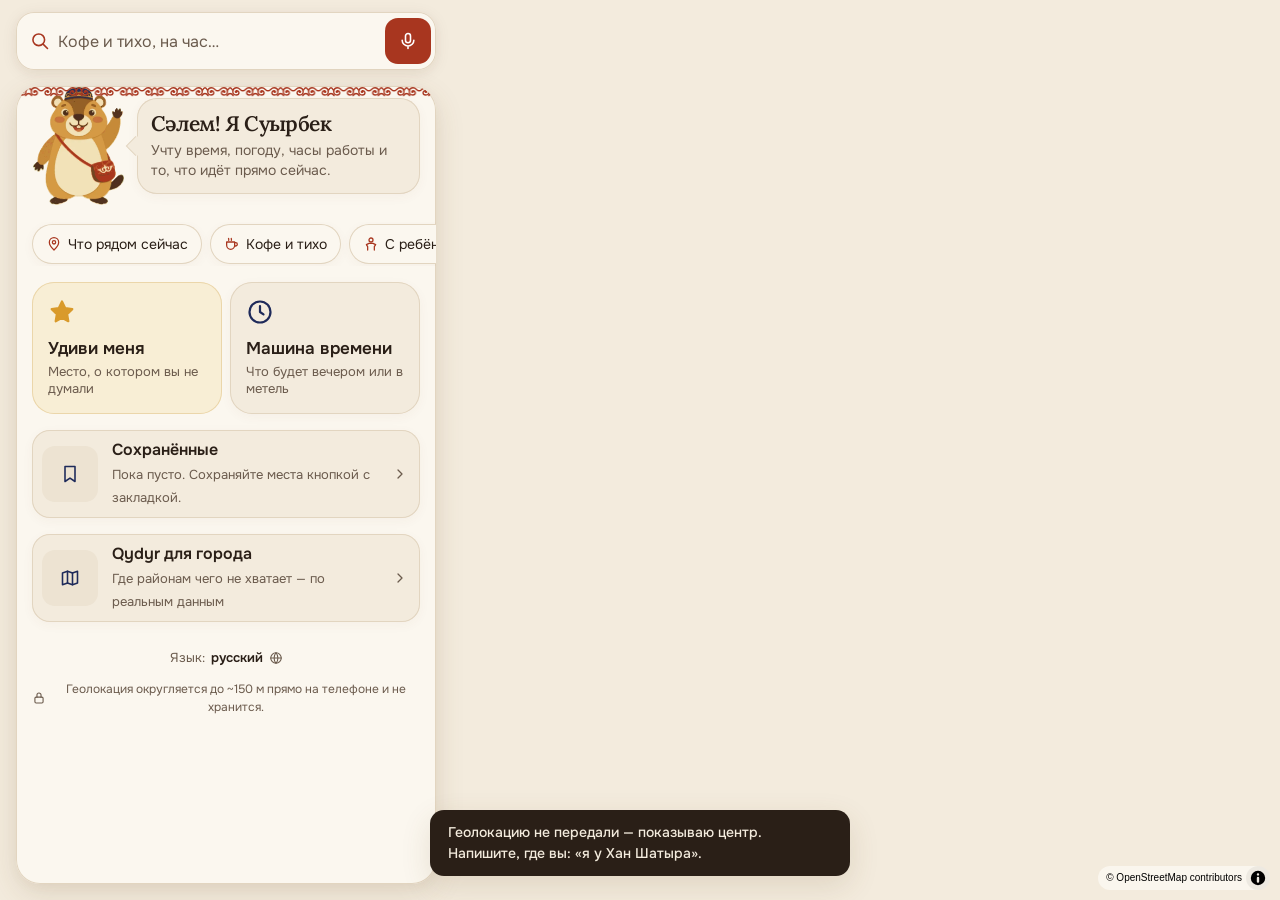
==== commit 2a359449: "Mini App: no bottom tab bar — it covered the content in Telegram; «Сохранённые» on the home page, ba" ====
--- a/qydyr_data/web/index.html
+++ b/qydyr_data/web/index.html
@@ -24,9 +24,7 @@
       <label class="sr-only" for="q">Что хотите сделать</label>
       <input id="q" type="text" enterkeyhint="search" placeholder="Кофе и тихо, на час…">
       <button id="go" class="icon-btn solid" type="submit" aria-label="Спросить"></button>
-      <button id="cam" class="icon-btn" type="button" aria-label="Где я? По фото" hidden></button>
       <button id="mic" class="icon-btn" type="button" aria-label="Сказать голосом"></button>
-      <input id="photo" type="file" accept="image/*" capture="environment" hidden>
     </form>
     <div id="chips" class="chips" role="toolbar" aria-label="Как я понял запрос"></div>
     <div id="wx" class="wx" hidden></div>
@@ -36,7 +34,6 @@
     <div class="grab" role="button" tabindex="0" aria-label="Развернуть или свернуть"><span></span></div>
     <div class="body" aria-live="polite"></div>
   </section>
-  <nav id="tabbar" class="tabbar" aria-label="Разделы" hidden></nav>
 </div>
 <noscript>Для работы Qydyr нужен JavaScript.</noscript>
 </body>
--- a/qydyr_data/web/assets/app.css
+++ b/qydyr_data/web/assets/app.css
@@ -51,7 +51,6 @@
   --font-mono: "JetBrains Mono", ui-monospace, "SF Mono", Menlo, monospace;
   --safe-top: calc(var(--tg-safe-area-inset-top, 0px) + var(--tg-content-safe-area-inset-top, 0px));
   --safe-bottom: max(env(safe-area-inset-bottom, 0px), var(--tg-safe-area-inset-bottom, 0px));
-  --tabbar: 0px;
   color-scheme: light;
 }
 
@@ -204,7 +203,7 @@
 .sheet .body {
   flex: 1; overflow-y: auto; overscroll-behavior: contain;
   /* the sheet is 88vh tall and slides down: the hidden part is padding, so the last buttons scroll into view */
-  padding: 4px 16px calc(28px + var(--safe-bottom) + var(--tabbar) + 88vh - var(--peek, 46vh));
+  padding: 4px 16px calc(28px + var(--safe-bottom) + 88vh - var(--peek, 46vh));
   display: flex; flex-direction: column; gap: 16px; touch-action: pan-y;
 }
 /* rows that scroll sideways (walk cards, chips) have min-height 0 in a flex column: never let them shrink */
@@ -337,18 +336,6 @@
 .lang-btn { border: 0; background: none; font-size: 13px; color: var(--muted); min-height: 40px; display: inline-flex; align-items: center; gap: 6px; }
 .lang-btn b { color: var(--ink); font-weight: 600; }
 .privacy { display: flex; gap: 6px; justify-content: center; align-items: center; font-size: 12px; color: var(--muted); text-align: center; }
-
-/* ---------- the tab bar ---------- */
-.tabbar {
-  position: absolute; z-index: 20; left: 0; right: 0; bottom: 0; display: grid; grid-template-columns: repeat(4, 1fr);
-  background: color-mix(in srgb, var(--surface) 92%, transparent); -webkit-backdrop-filter: blur(16px); backdrop-filter: blur(16px);
-  border-top: 1px solid var(--line); padding: 6px 6px calc(6px + var(--safe-bottom));
-}
-.tab { display: flex; flex-direction: column; align-items: center; justify-content: center; gap: 3px; min-height: 52px; border: 0; background: none; font-size: 12px; color: var(--muted); font-weight: 500; border-radius: 12px; }
-.tab svg { width: 22px; height: 22px; }
-.tab.on { color: var(--ink); }
-.tab.on svg { color: var(--primary); }
-#app.tabs { --tabbar: 66px; }
 
 /* ---------- results ---------- */
 .result { background: var(--bg); border-radius: 22px; overflow: hidden; box-shadow: var(--card-shadow); }
@@ -537,7 +524,7 @@
 
 /* ---------- toasts, overlays ---------- */
 .toast {
-  position: absolute; z-index: 40; left: 0; right: 0; margin: 0 auto; width: fit-content; bottom: calc(24px + var(--safe-bottom) + var(--tabbar));
+  position: absolute; z-index: 40; left: 0; right: 0; margin: 0 auto; width: fit-content; bottom: calc(24px + var(--safe-bottom));
   max-width: min(92vw, 420px); padding: 12px 18px; border-radius: 14px; background: var(--ink); color: var(--bg);
   box-shadow: var(--shadow); font-size: 14px; font-weight: 500; animation: rise 0.25s ease-out;
 }
@@ -575,10 +562,9 @@
     left: 16px; right: auto; bottom: 16px; top: calc(196px + var(--safe-top)); width: 420px; height: auto;
     border-radius: 24px; box-shadow: var(--card-shadow), var(--shadow); transform: none !important;
   }
-  .sheet .body { padding-bottom: calc(28px + var(--tabbar)); }
+  .sheet .body { padding-bottom: 28px; }
   .sheet .grab { display: none; }
   body[data-view="home"] .sheet, body[data-view="tours"] .sheet, body[data-view="saved"] .sheet { top: calc(86px + var(--safe-top)); }
   .chips { margin: 0; padding: 0 0 2px; }
   .wx { position: absolute; right: -16px; top: 0; transform: translateX(100%); }
-  .tabbar { left: 16px; right: auto; width: 420px; bottom: 16px; border-radius: 0 0 24px 24px; border: 0; }
-}
+}
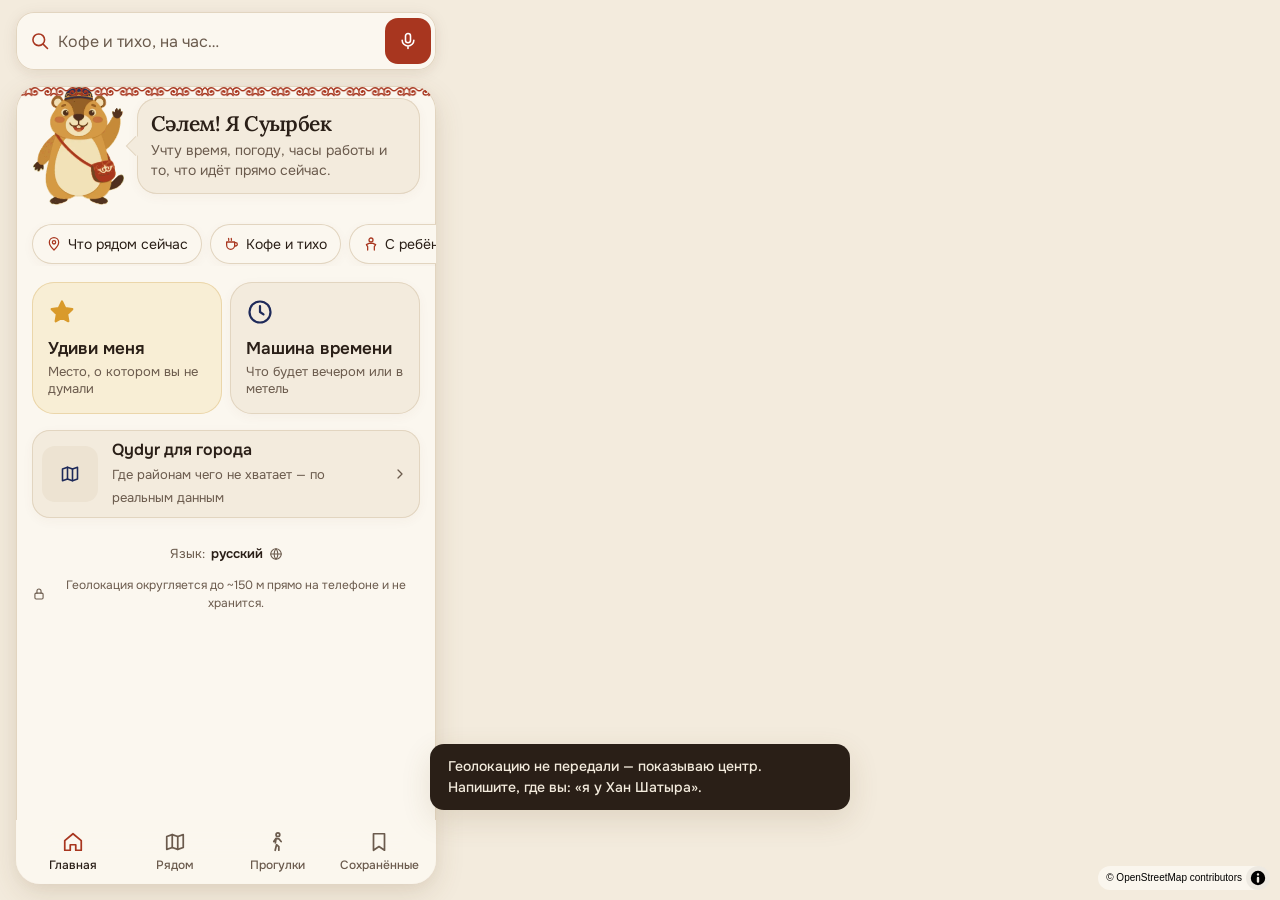
==== commit 445a3f07: "Bot understands "не хочу", keeps context and location; smart tabs; "Где вы?" screen - Negation: "не " ====
--- a/qydyr_data/web/index.html
+++ b/qydyr_data/web/index.html
@@ -34,6 +34,7 @@
     <div class="grab" role="button" tabindex="0" aria-label="Развернуть или свернуть"><span></span></div>
     <div class="body" aria-live="polite"></div>
   </section>
+  <nav id="tabbar" class="tabbar" aria-label="Разделы" hidden></nav>
 </div>
 <noscript>Для работы Qydyr нужен JavaScript.</noscript>
 </body>
--- a/qydyr_data/web/assets/app.css
+++ b/qydyr_data/web/assets/app.css
@@ -51,6 +51,10 @@
   --font-mono: "JetBrains Mono", ui-monospace, "SF Mono", Menlo, monospace;
   --safe-top: calc(var(--tg-safe-area-inset-top, 0px) + var(--tg-content-safe-area-inset-top, 0px));
   --safe-bottom: max(env(safe-area-inset-bottom, 0px), var(--tg-safe-area-inset-bottom, 0px));
+  /* the height people actually see: in Telegram it is smaller than 100vh (the webview opens half-way, the
+     keyboard and the header take their part), and Telegram tells it in --tg-viewport-stable-height */
+  --app-h: var(--tg-viewport-stable-height, 100dvh);
+  --tabbar: 0px;
   color-scheme: light;
 }
 
@@ -108,7 +112,7 @@
 .between { display: flex; justify-content: space-between; align-items: baseline; gap: 10px; }
 
 /* ---------- layout: the map, the ask bar on top, the sheet over the map ---------- */
-#app { position: fixed; inset: 0; }
+#app { position: fixed; left: 0; right: 0; top: 0; height: var(--app-h); overflow: hidden; }
 #map { position: absolute; inset: 0; background: var(--bg); }
 :root[data-theme="light"] #map .maplibregl-canvas { filter: sepia(.22) saturate(.85) brightness(1.01); }
 #fx { position: absolute; inset: 0; width: 100%; height: 100%; pointer-events: none; z-index: 2; }
@@ -187,10 +191,10 @@
 
 /* ---------- the sheet ---------- */
 .sheet {
-  position: absolute; z-index: 10; left: 0; right: 0; bottom: 0; height: 88vh;
+  position: absolute; z-index: 10; left: 0; right: 0; bottom: 0; height: calc(var(--app-h) * 0.88);
   display: flex; flex-direction: column; border-radius: 22px 22px 0 0; background: var(--surface); overflow: hidden;
   box-shadow: 0 -10px 34px #6b4b241f;
-  transform: translateY(calc(88vh - var(--peek, 46vh))); transition: transform 0.32s cubic-bezier(0.2, 0.8, 0.2, 1);
+  transform: translateY(calc(var(--app-h) * 0.88 - var(--peek, calc(var(--app-h) * 0.46)))); transition: transform 0.32s cubic-bezier(0.2, 0.8, 0.2, 1);
   will-change: transform; touch-action: none;
 }
 .sheet::before {   /* the ornament band along the top edge, from the design */
@@ -202,8 +206,8 @@
 .sheet .grab span { width: 40px; height: 5px; border-radius: 3px; background: var(--line); }
 .sheet .body {
   flex: 1; overflow-y: auto; overscroll-behavior: contain;
-  /* the sheet is 88vh tall and slides down: the hidden part is padding, so the last buttons scroll into view */
-  padding: 4px 16px calc(28px + var(--safe-bottom) + 88vh - var(--peek, 46vh));
+  /* the sheet is 88% tall and slides down: the hidden part is padding, so the last buttons scroll into view */
+  padding: 4px 16px calc(28px + var(--safe-bottom) + var(--tabbar) + var(--app-h) * 0.88 - var(--peek, calc(var(--app-h) * 0.46)));
   display: flex; flex-direction: column; gap: 16px; touch-action: pan-y;
 }
 /* rows that scroll sideways (walk cards, chips) have min-height 0 in a flex column: never let them shrink */
@@ -336,6 +340,22 @@
 .lang-btn { border: 0; background: none; font-size: 13px; color: var(--muted); min-height: 40px; display: inline-flex; align-items: center; gap: 6px; }
 .lang-btn b { color: var(--ink); font-weight: 600; }
 .privacy { display: flex; gap: 6px; justify-content: center; align-items: center; font-size: 12px; color: var(--muted); text-align: center; }
+
+/* ---------- the tab bar: always on the bottom edge of what Telegram shows ---------- */
+.tabbar {
+  position: absolute; z-index: 20; left: 0; right: 0; bottom: 0; display: grid; grid-template-columns: repeat(4, 1fr);
+  background: color-mix(in srgb, var(--surface) 94%, transparent); -webkit-backdrop-filter: blur(16px); backdrop-filter: blur(16px);
+  border-top: 1px solid var(--line); padding: 6px 6px calc(6px + var(--safe-bottom));
+}
+.tab { position: relative; display: flex; flex-direction: column; align-items: center; justify-content: center; gap: 3px; min-height: 52px; border: 0; background: none; font-size: 12px; color: var(--muted); font-weight: 500; border-radius: 12px; }
+.tab svg { width: 22px; height: 22px; }
+.tab.on { color: var(--ink); }
+.tab.on svg { color: var(--primary); }
+.tab .n { position: absolute; top: 4px; left: calc(50% + 6px); min-width: 17px; height: 17px; padding: 0 5px; border-radius: 9px; background: var(--primary); color: var(--on-primary); font-size: 11px; font-weight: 700; line-height: 17px; text-align: center; }
+.tab .n.dot { min-width: 9px; width: 9px; height: 9px; padding: 0; top: 7px; left: calc(50% + 8px); }
+#app.tabs { --tabbar: 66px; }
+body.typing .tabbar { display: none; }   /* the keyboard is up: the bar would ride on top of it */
+body.typing #app.tabs { --tabbar: 0px; }
 
 /* ---------- results ---------- */
 .result { background: var(--bg); border-radius: 22px; overflow: hidden; box-shadow: var(--card-shadow); }
@@ -524,7 +544,7 @@
 
 /* ---------- toasts, overlays ---------- */
 .toast {
-  position: absolute; z-index: 40; left: 0; right: 0; margin: 0 auto; width: fit-content; bottom: calc(24px + var(--safe-bottom));
+  position: absolute; z-index: 40; left: 0; right: 0; margin: 0 auto; width: fit-content; bottom: calc(24px + var(--safe-bottom) + var(--tabbar));
   max-width: min(92vw, 420px); padding: 12px 18px; border-radius: 14px; background: var(--ink); color: var(--bg);
   box-shadow: var(--shadow); font-size: 14px; font-weight: 500; animation: rise 0.25s ease-out;
 }
@@ -562,7 +582,8 @@
     left: 16px; right: auto; bottom: 16px; top: calc(196px + var(--safe-top)); width: 420px; height: auto;
     border-radius: 24px; box-shadow: var(--card-shadow), var(--shadow); transform: none !important;
   }
-  .sheet .body { padding-bottom: 28px; }
+  .sheet .body { padding-bottom: calc(28px + var(--tabbar)); }
+  .tabbar { left: 16px; right: auto; width: 420px; bottom: 16px; border-radius: 0 0 24px 24px; border: 0; }
   .sheet .grab { display: none; }
   body[data-view="home"] .sheet, body[data-view="tours"] .sheet, body[data-view="saved"] .sheet { top: calc(86px + var(--safe-top)); }
   .chips { margin: 0; padding: 0 0 2px; }
